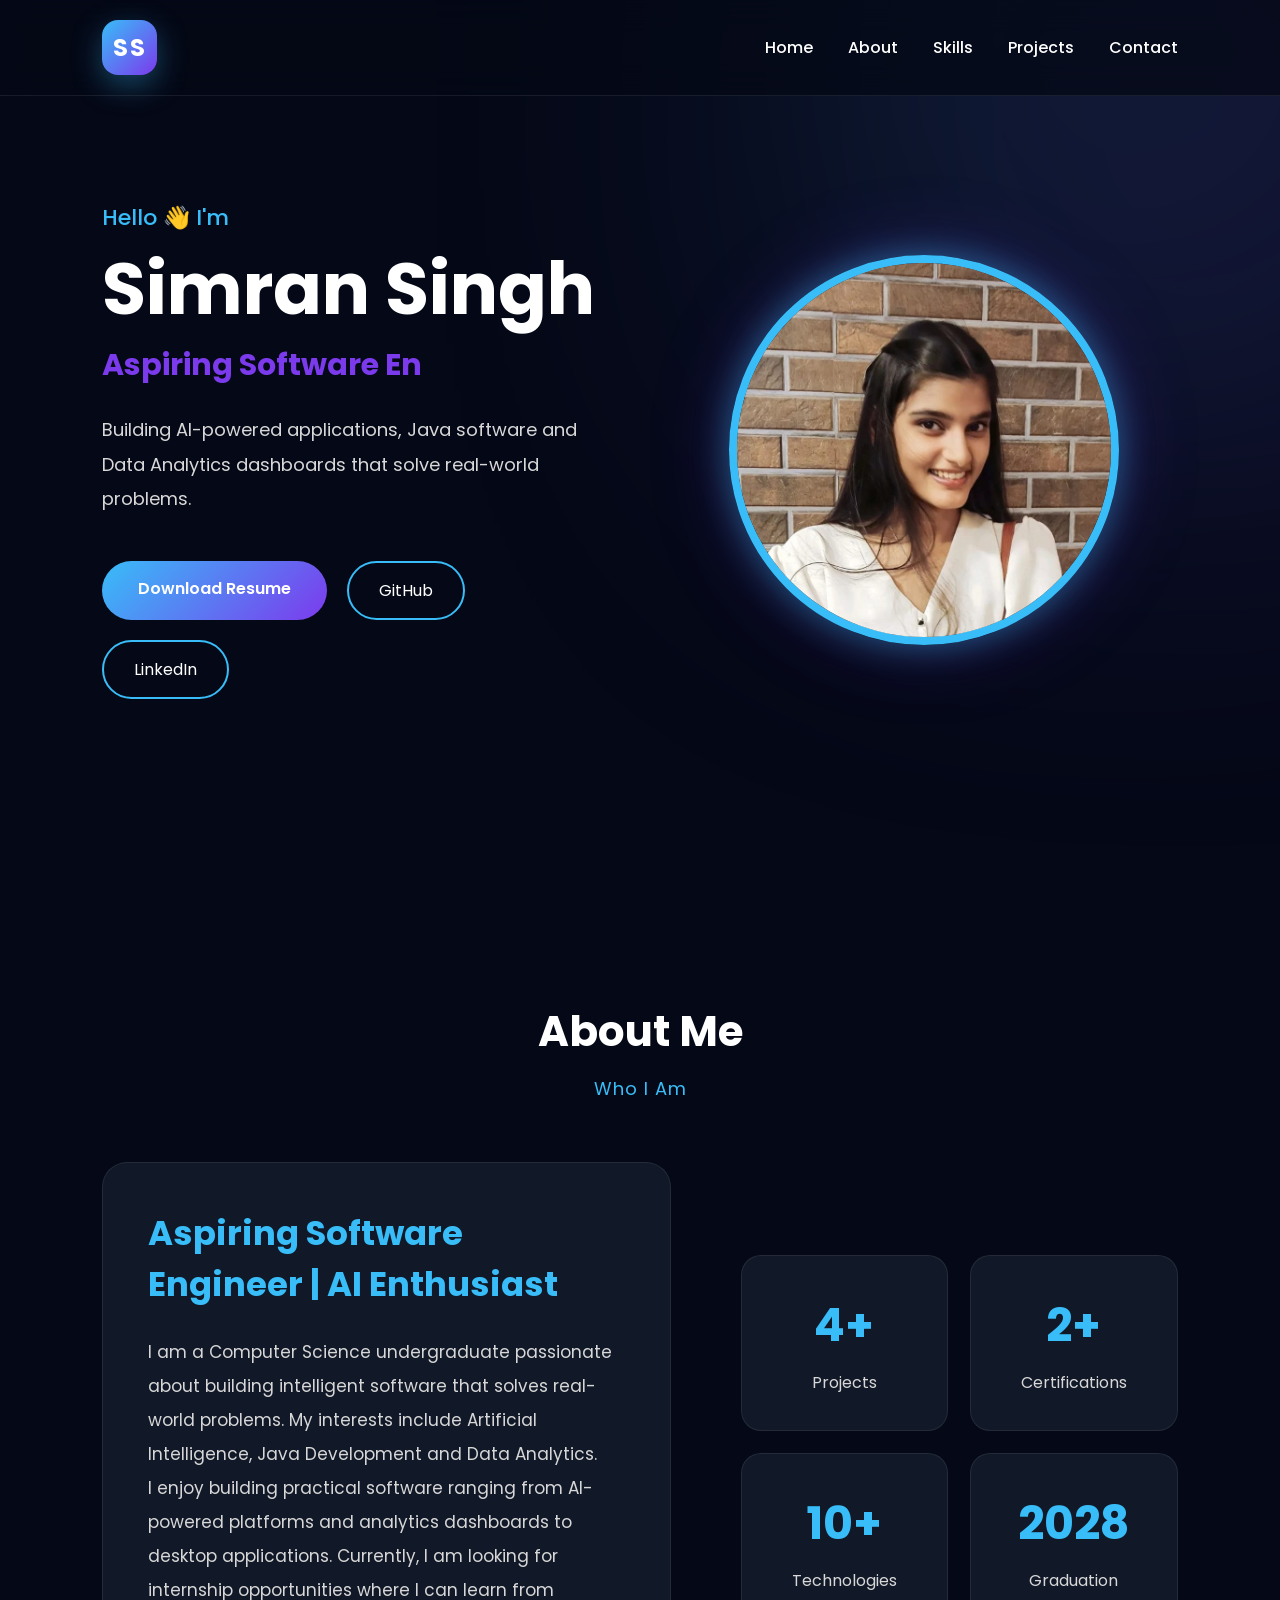
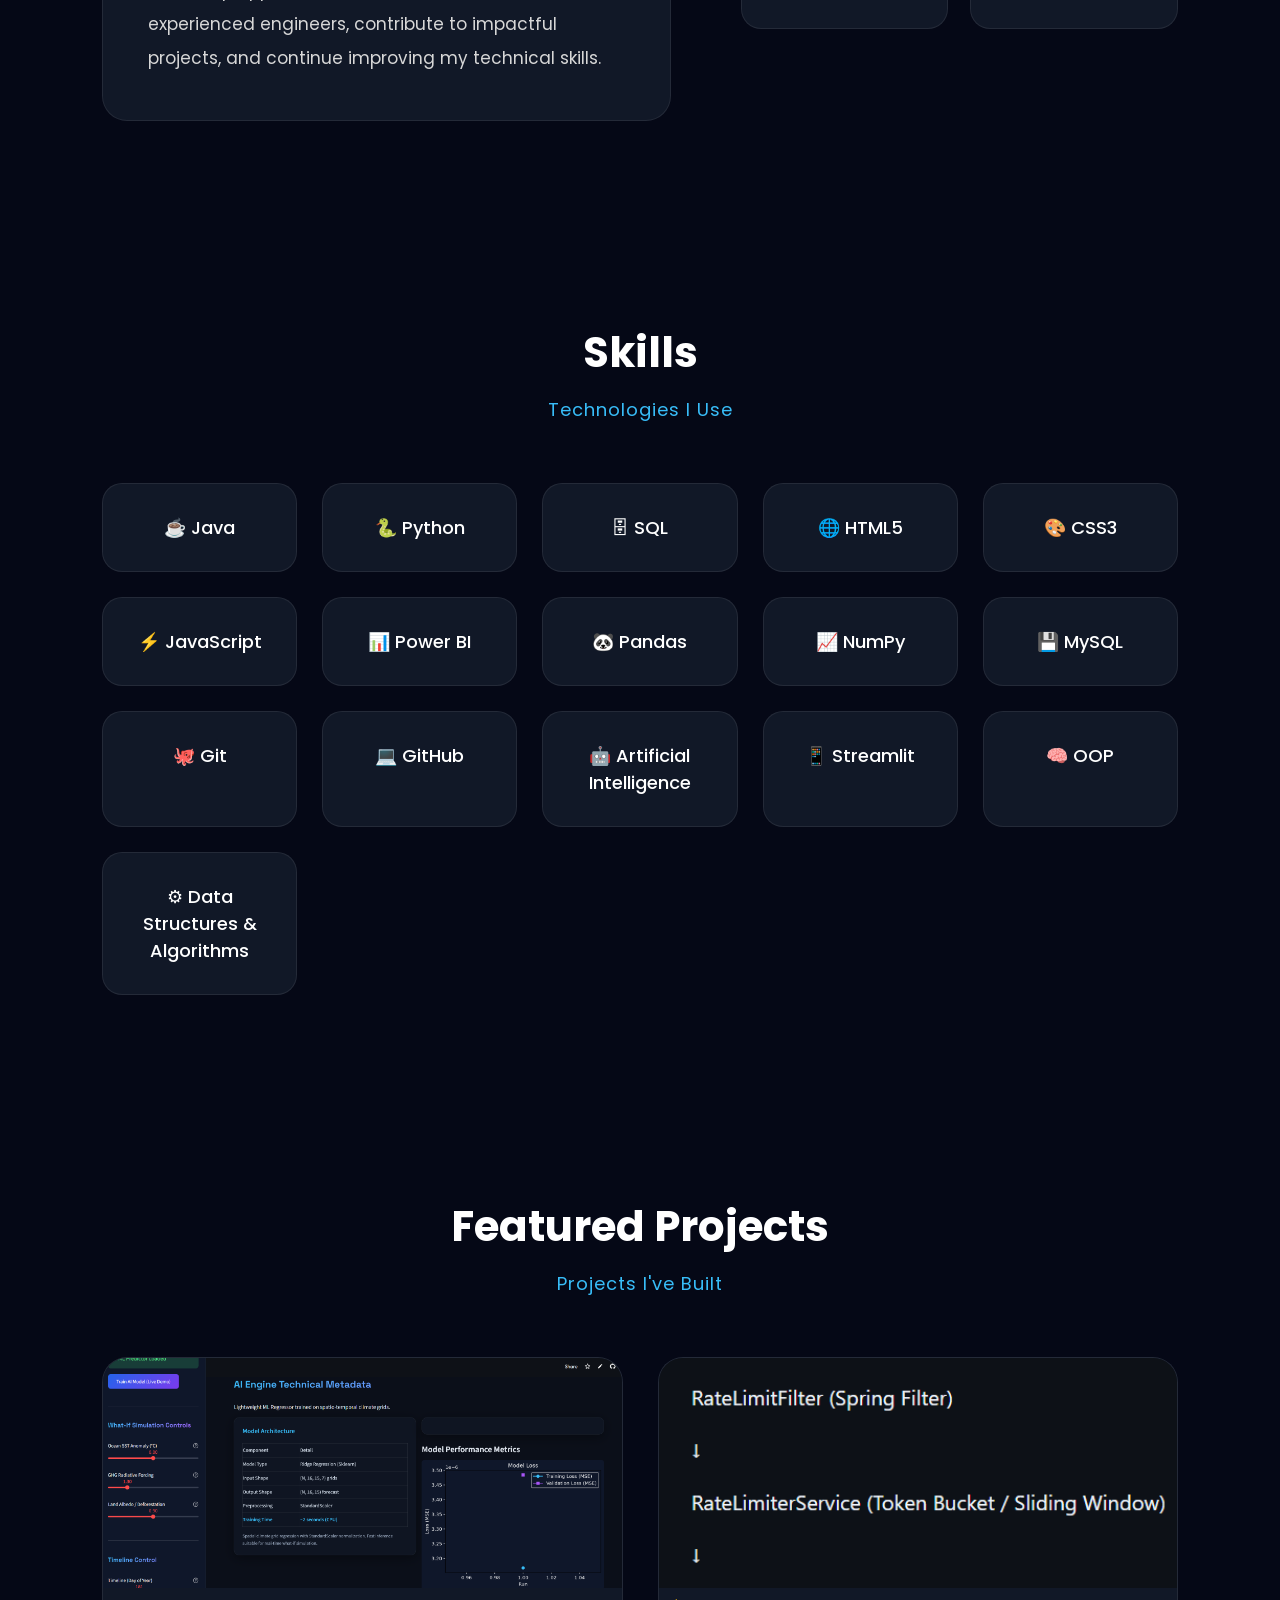
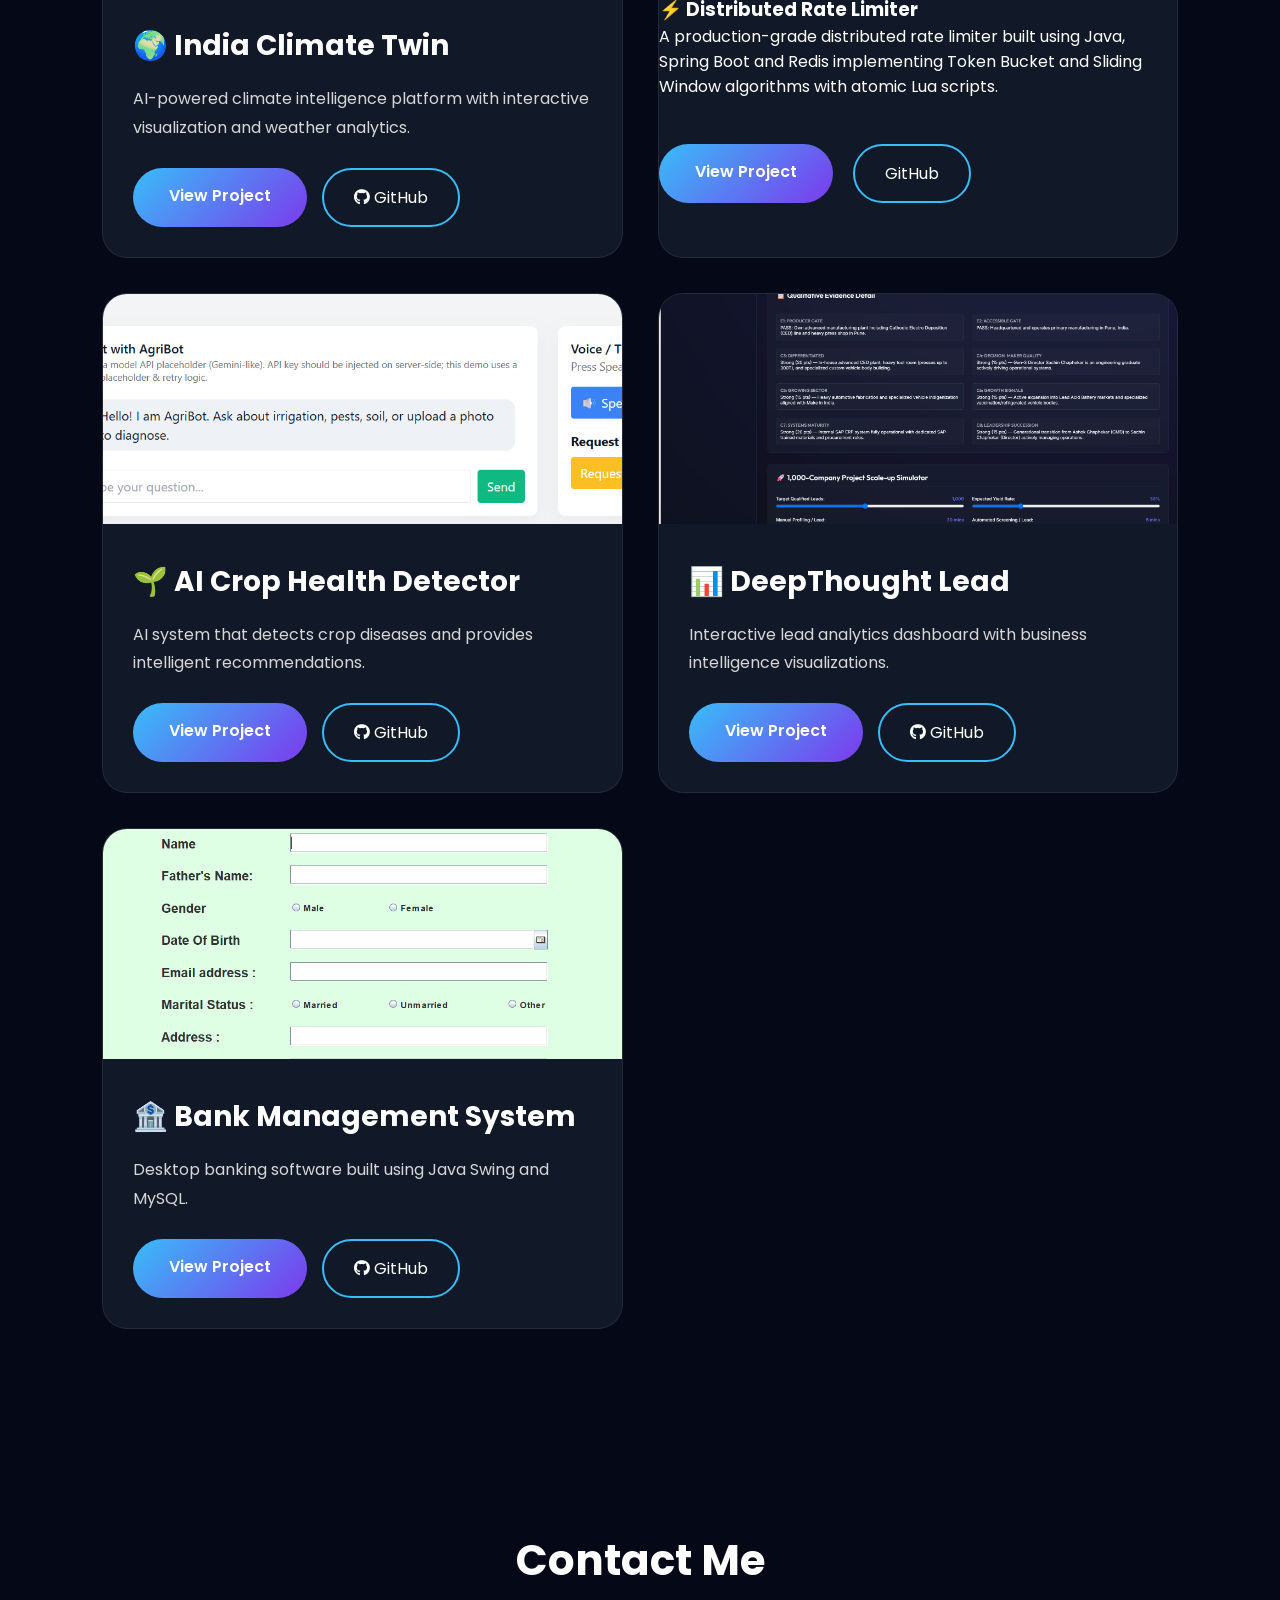
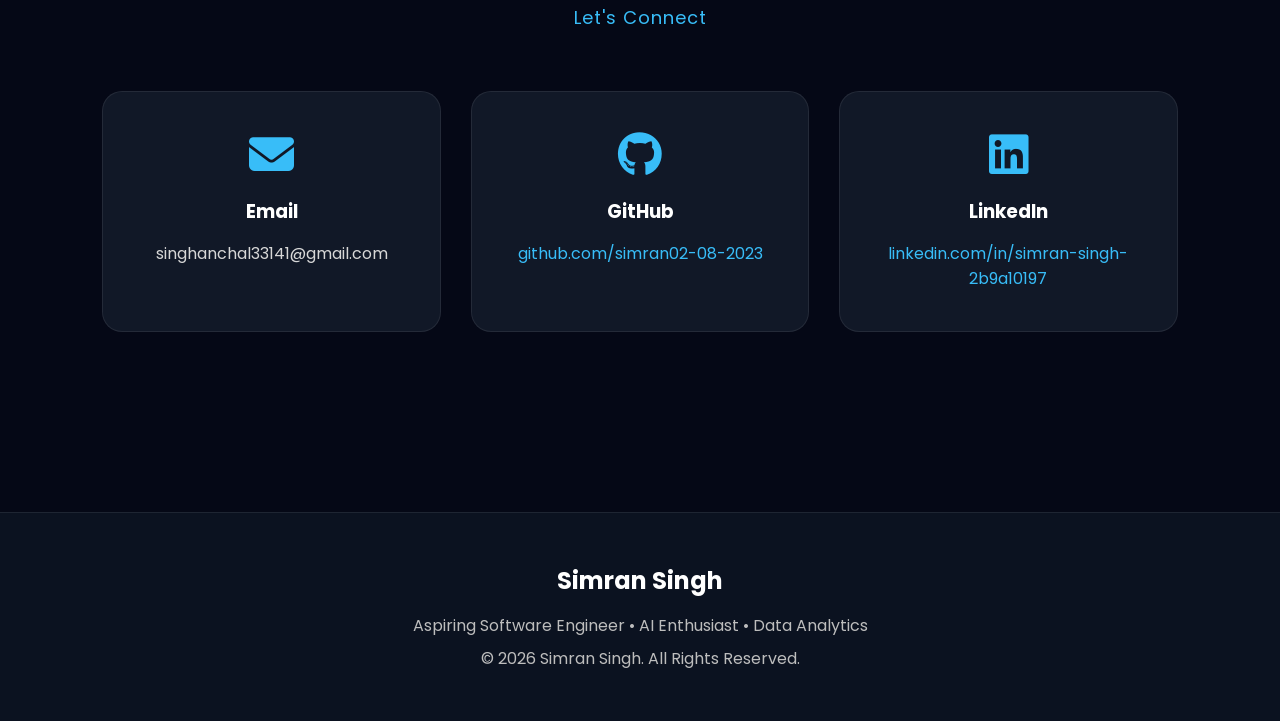
==== index.html @ 327e76fc "Updated homepage typing text" ====
<!DOCTYPE html>
<html lang="en">

<head>

    <meta charset="UTF-8">

    <meta name="viewport" content="width=device-width, initial-scale=1.0">

    <title>Simran Singh | Portfolio</title>

    <!-- CSS -->

    <link rel="stylesheet" href="style.css">

    <!-- Google Font -->

    <link href="https://fonts.googleapis.com/css2?family=Poppins:wght@300;400;500;600;700&display=swap"
        rel="stylesheet">

    <!-- Font Awesome -->

    <link rel="stylesheet"
        href="https://cdnjs.cloudflare.com/ajax/libs/font-awesome/6.6.0/css/all.min.css">

</head>

<body>
    <!-- Scroll Progress Bar -->
<div id="progress-bar"></div>

    <!-- ================= NAVBAR ================= -->

    <nav>

    <div class="logo">
        SS
    </div>

    <div class="menu-toggle" id="menu-toggle">
        <i class="fas fa-bars"></i>
    </div>

    <ul id="nav-links">

        <li><a href="#">Home</a></li>

        <li><a href="#about">About</a></li>

        <li><a href="#skills">Skills</a></li>

        <li><a href="#projects">Projects</a></li>

        <li><a href="#contact">Contact</a></li>

    </ul>

</nav>

    <!-- ================= HERO ================= -->

    <section class="hero">

        <div class="left">

            <h3>Hello 👋 I'm</h3>

            <h1>Simran Singh</h1>

            <h2 id="typing"></h2>

            <p>

                Building AI-powered applications, Java software and
                Data Analytics dashboards that solve real-world
                problems.

            </p>

            <div class="buttons">

                <a href="assets/resume.pdf" class="btn">

                    Download Resume

                </a>

                <a href="https://github.com/simran02-08-2023"

                    target="_blank"

                    class="btn2">

                    GitHub

                </a>

                <a href="https://www.linkedin.com/in/simran-singh-2b9a10197/"

                    target="_blank"

                    class="btn2">

                    LinkedIn

                </a>

            </div>

        </div>

        <div class="right">

            <img src="assets/profile.png" alt="Simran Singh">

        </div>

    </section>
        <!-- ================= ABOUT ================= -->

    <section id="about" class="about">

        <div class="section-title">

            <h2>About Me</h2>

            <p>Who I Am</p>

        </div>

        <div class="about-container">

            <div class="about-text">

                <h3>Aspiring Software Engineer | AI Enthusiast</h3>

                <p>

                    I am a Computer Science undergraduate passionate about
                    building intelligent software that solves real-world
                    problems.

                    My interests include Artificial Intelligence,
                    Java Development and Data Analytics.

                </p>

                <p>

                    I enjoy building practical software ranging from
                    AI-powered platforms and analytics dashboards
                    to desktop applications.

                    Currently, I am looking for internship opportunities
                    where I can learn from experienced engineers,
                    contribute to impactful projects,
                    and continue improving my technical skills.

                </p>

            </div>

            <div class="stats">

                <div class="stat-card">

                    <h1>4+</h1>

                    <p>Projects</p>

                </div>

                <div class="stat-card">

                    <h1>2+</h1>

                    <p>Certifications</p>

                </div>

                <div class="stat-card">

                    <h1>10+</h1>

                    <p>Technologies</p>

                </div>

                <div class="stat-card">

                    <h1>2028</h1>

                    <p>Graduation</p>

                </div>

            </div>

        </div>

    </section>

    <!-- ================= SKILLS ================= -->

    <section id="skills" class="skills">

        <div class="section-title">

            <h2>Skills</h2>

            <p>Technologies I Use</p>

        </div>

        <div class="skills-grid">

            <div class="skill">☕ Java</div>

            <div class="skill">🐍 Python</div>

            <div class="skill">🗄 SQL</div>

            <div class="skill">🌐 HTML5</div>

            <div class="skill">🎨 CSS3</div>

            <div class="skill">⚡ JavaScript</div>

            <div class="skill">📊 Power BI</div>

            <div class="skill">🐼 Pandas</div>

            <div class="skill">📈 NumPy</div>

            <div class="skill">💾 MySQL</div>

            <div class="skill">🐙 Git</div>

            <div class="skill">💻 GitHub</div>

            <div class="skill">🤖 Artificial Intelligence</div>

            <div class="skill">📱 Streamlit</div>

            <div class="skill">🧠 OOP</div>

            <div class="skill">⚙ Data Structures & Algorithms</div>

        </div>

    </section>

    <!-- ================= PLACEHOLDER ================= -->

    <!-- ================= FEATURED PROJECTS ================= -->

<section id="projects" class="projects">

    <div class="section-title">

        <h2>Featured Projects</h2>

        <p>Projects I've Built</p>

    </div>

    <div class="project-grid">

        <!-- Climate -->

        <div class="project-card">

            <img src="images/climate/climate1.png" alt="India Climate Twin">

            <div class="project-content">

                <h3>🌍 India Climate Twin</h3>

                <p>
                    AI-powered climate intelligence platform with
                    interactive visualization and weather analytics.
                </p>

                <div class="project-buttons">

<a href="climate.html" class="btn">
View Project
</a>

<a href="https://github.com/simran02-08-2023/nexacore-climate-twin"
target="_blank"
class="btn2">

<i class="fab fa-github"></i>
GitHub

</a>

</div>

            </div>

        </div>
        <div class="project-card">

    <img src="images/rate-limiter/architecture.png" alt="Distributed Rate Limiter">

    <h3>⚡ Distributed Rate Limiter</h3>

    <p>
        A production-grade distributed rate limiter built using Java,
        Spring Boot and Redis implementing Token Bucket and Sliding
        Window algorithms with atomic Lua scripts.
    </p>

    <div class="buttons">

        <a href="rate-limiter.html" class="btn">
            View Project
        </a>

        <a href="https://github.com/simran02-08-2023/distributed-rate-limiter"
           target="_blank"
           class="btn2">
            GitHub
        </a>

    </div>

</div>

        <!-- Crop -->

        <div class="project-card">

            <img src="images/crop/crop1.png" alt="AI Crop">

            <div class="project-content">

                <h3>🌱 AI Crop Health Detector</h3>

                <p>
                    AI system that detects crop diseases and
                    provides intelligent recommendations.
                </p>

                <div class="project-buttons">

<a href="crop.html" class="btn">
View Project
</a>

<a href="https://github.com/simran02-08-2023/Agri-Tech_Prototype"
target="_blank"
class="btn2">

<i class="fab fa-github"></i>

GitHub

</a>

</div>

            </div>

        </div>

        <!-- DeepThought -->

        <div class="project-card">

            <img src="images/deepthought/deepthought1.png">

            <div class="project-content">

                <h3>📊 DeepThought Lead</h3>

                <p>
                    Interactive lead analytics dashboard with
                    business intelligence visualizations.
                </p>

                <div class="project-buttons">

<a href="deepthought.html" class="btn">
View Project
</a>

<a href="https://github.com/simran02-08-2023/deepthought-lead-gen-sa1"
target="_blank"
class="btn2">

<i class="fab fa-github"></i>

GitHub

</a>

</div>

            </div>

        </div>

        <!-- Bank -->

        <div class="project-card">

            <img src="images/bank/bank1.png">

            <div class="project-content">

                <h3>🏦 Bank Management System</h3>

                <p>
                    Desktop banking software built using
                    Java Swing and MySQL.
                </p>

                <div class="project-buttons">

<a href="bank.html" class="btn">
View Project
</a>

<a href="https://github.com/simran02-08-2023/Bank-Management-System"
target="_blank"
class="btn2">

<i class="fab fa-github"></i>

GitHub

</a>

</div>

            </div>

        </div>

    </div>

</section>
    <!-- ================= CONTACT ================= -->

<section id="contact" class="contact">

<div class="section-title">

<h2>Contact Me</h2>

<p>Let's Connect</p>

</div>

<div class="contact-container">

<div class="contact-card">

<i class="fas fa-envelope"></i>

<h3>Email</h3>

<p>singhanchal33141@gmail.com</p>

</div>

<div class="contact-card">

<i class="fab fa-github"></i>

<h3>GitHub</h3>

<a href="https://github.com/simran02-08-2023" target="_blank">

github.com/simran02-08-2023

</a>

</div>

<div class="contact-card">

<i class="fab fa-linkedin"></i>

<h3>LinkedIn</h3>

<a href="https://www.linkedin.com/in/simran-singh-2b9a10197/" target="_blank">

linkedin.com/in/simran-singh-2b9a10197

</a>

</div>

</div>

</section>

<!-- ================= FOOTER ================= -->

<footer class="footer">

<h2>Simran Singh</h2>

<p>

Aspiring Software Engineer • AI Enthusiast • Data Analytics

</p>

<p>

© 2026 Simran Singh. All Rights Reserved.

</p>

</footer>
<!-- ================= IMAGE LIGHTBOX ================= -->

<div id="lightbox">

    <span id="closeLightbox">&times;</span>

    <img id="lightboxImg" alt="Project Preview">

</div>

    <button id="topBtn">

<i class="fas fa-arrow-up"></i>

</button>

<script src="script.js"></script>

</body>

</html>
---- style.css ----
/* ==========================================================
   SIMRAN SINGH PORTFOLIO
   STYLE.CSS
   ========================================================== */

/* Google Font */

@import url('https://fonts.googleapis.com/css2?family=Poppins:wght@300;400;500;600;700&display=swap');

/* Reset */

*{
    margin:0;
    padding:0;
    box-sizing:border-box;
    scroll-behavior:smooth;
}

html{
    scroll-behavior:smooth;
}

body{

    font-family:'Poppins',sans-serif;

    background:#050816;

    color:white;

    overflow-x:hidden;

}

/* Scrollbar */

::-webkit-scrollbar{

    width:10px;

}

::-webkit-scrollbar-track{

    background:#050816;

}

::-webkit-scrollbar-thumb{

    background:#38BDF8;

    border-radius:20px;

}

::-webkit-scrollbar-thumb:hover{

    background:#7C3AED;

}

/* Background Glow */

body::before{

content:"";

position:fixed;

width:700px;

height:700px;

background:linear-gradient(135deg,#38BDF8,#7C3AED);

filter:blur(180px);

top:-250px;

right:-250px;

opacity:.18;

z-index:-1;

}

/* =========================
   NAVBAR
========================= */

nav{

position:fixed;

top:0;

left:0;

width:100%;

padding:20px 8%;

display:flex;

justify-content:space-between;

align-items:center;

background:rgba(5,8,22,.75);

backdrop-filter:blur(16px);

z-index:999;

border-bottom:1px solid rgba(255,255,255,.08);

}

.logo{

width:55px;

height:55px;

border-radius:16px;

display:flex;

justify-content:center;

align-items:center;

background:linear-gradient(135deg,#38BDF8,#7C3AED);

font-size:24px;

font-weight:bold;

letter-spacing:2px;

box-shadow:

0 10px 30px rgba(56,189,248,.35);

}

nav ul{

display:flex;

list-style:none;

gap:35px;

}

nav ul li{

list-style:none;

}

nav a{

text-decoration:none;

color:white;

font-size:16px;

font-weight:500;

transition:.35s;

position:relative;

}

nav a::after{

content:"";

position:absolute;

left:0;

bottom:-8px;

width:0%;

height:2px;

background:#38BDF8;

transition:.4s;

}

nav a:hover{

color:#38BDF8;

}

nav a:hover::after{

width:100%;

}

/* =========================
   HERO
========================= */

.hero{

min-height:100vh;

padding:120px 8%;

display:flex;

justify-content:space-between;

align-items:center;

gap:60px;

}

.left{

flex:1;

}

.left h3{

font-size:22px;

color:#38BDF8;

margin-bottom:15px;

font-weight:500;

}

.left h1{

font-size:72px;

line-height:1.1;

margin-bottom:15px;

font-weight:700;

}

.left h2{

font-size:30px;

color:#7C3AED;

height:45px;

margin-bottom:25px;

}

.left p{

font-size:18px;

line-height:1.9;

max-width:620px;

color:#d8d8d8;

}

/* Buttons */

.buttons{

display:flex;

gap:20px;

margin-top:45px;

flex-wrap:wrap;

}

.btn{

padding:15px 36px;

border-radius:50px;

text-decoration:none;

background:linear-gradient(135deg,#38BDF8,#7C3AED);

color:white;

font-weight:600;

transition:.4s;

}

.btn:hover{

transform:translateY(-5px);

box-shadow:

0 15px 35px rgba(56,189,248,.35);

}

.btn2{

padding:15px 30px;

border-radius:50px;

border:2px solid #38BDF8;

text-decoration:none;

color:white;

transition:.35s;

}

.btn2:hover{

background:#38BDF8;

color:#050816;

}

/* Right Side */

.right{

flex:1;

display:flex;

justify-content:center;

align-items:center;

}

.right img{

width:390px;

border-radius:50%;

border:8px solid #38BDF8;

box-shadow:

0 0 35px rgba(56,189,248,.45),

0 0 80px rgba(124,58,237,.25);

animation:float 4s ease-in-out infinite;

}

/* Floating Animation */

@keyframes float{

0%{

transform:translateY(0px);

}

50%{

transform:translateY(-18px);

}

100%{

transform:translateY(0px);

}

}

/* Hero Spacing */

.hero .left,
.hero .right{

animation:fadeUp 1s ease;

}

@keyframes fadeUp{

from{

opacity:0;

transform:translateY(40px);

}

to{

opacity:1;

transform:translateY(0);

}

}
/*======================================
SECTION TITLES
======================================*/

.section-title{

    text-align:center;

    margin-bottom:60px;

}

.section-title h2{

    font-size:42px;

    font-weight:700;

    margin-bottom:12px;

}

.section-title p{

    color:#38BDF8;

    font-size:18px;

    letter-spacing:1px;

}

/*======================================
ABOUT
======================================*/

.about{

    padding:100px 8%;

}

.about-container{

    display:grid;

    grid-template-columns:1.3fr 1fr;

    gap:70px;

    align-items:center;

}

.about-text{

    background:#111827;

    padding:45px;

    border-radius:25px;

    border:1px solid rgba(255,255,255,.08);

    transition:.4s;

}

.about-text:hover{

    transform:translateY(-8px);

    box-shadow:0 20px 45px rgba(56,189,248,.18);

}

.about-text h3{

    font-size:34px;

    margin-bottom:25px;

    color:#38BDF8;

}

.about-text p{

    color:#d7d7d7;

    line-height:2;

    font-size:17px;

}

/*======================================
STATS
======================================*/

.stats{

    display:grid;

    grid-template-columns:repeat(2,1fr);

    gap:22px;

}

.stat-card{

    background:#111827;

    border-radius:20px;

    padding:35px;

    text-align:center;

    transition:.35s;

    border:1px solid rgba(255,255,255,.08);

}

.stat-card:hover{

    transform:translateY(-10px);

    box-shadow:0 15px 40px rgba(56,189,248,.22);

}

.stat-card h1{

    font-size:46px;

    color:#38BDF8;

    margin-bottom:10px;

}

.stat-card p{

    color:#d8d8d8;

}

/*======================================
SKILLS
======================================*/

.skills{

    padding:100px 8%;

}

.skills-grid{

    display:grid;

    grid-template-columns:repeat(auto-fit,minmax(180px,1fr));

    gap:25px;

}

.skill{

    background:#111827;

    border-radius:20px;

    padding:30px;

    text-align:center;

    font-size:18px;

    font-weight:500;

    border:1px solid rgba(255,255,255,.08);

    transition:.35s;

}

.skill:hover{

    background:linear-gradient(135deg,#38BDF8,#7C3AED);

    transform:translateY(-10px);

    cursor:pointer;

}

.skill i{

    font-size:42px;

    margin-bottom:15px;

}

/*======================================
SPACING
======================================*/

section{

    scroll-margin-top:100px;

}

/*======================================
RESPONSIVE
======================================*/

@media(max-width:1100px){

.hero{

    flex-direction:column-reverse;

    text-align:center;

}

.left h1{

    font-size:55px;

}

.left p{

    margin:auto;

}

.buttons{

    justify-content:center;

}

.right img{

    width:300px;

}

.about-container{

    grid-template-columns:1fr;

}

.stats{

    grid-template-columns:repeat(2,1fr);

}

}

@media(max-width:768px){

nav{

    padding:20px;

}

nav ul{

    display:none;

}

.left h1{

    font-size:42px;

}

.left h2{

    font-size:24px;

}

.left p{

    font-size:16px;

}

.section-title h2{

    font-size:34px;

}

.about-text{

    padding:30px;

}

.stats{

    grid-template-columns:1fr;

}

.skills-grid{

    grid-template-columns:repeat(auto-fit,minmax(140px,1fr));

}

.skill{

    padding:20px;

    font-size:16px;

}

.right img{

    width:240px;

}

}

@media(max-width:500px){

.hero{

    padding:110px 25px;

}

.about,

.skills{

    padding:80px 25px;

}

.buttons{

    flex-direction:column;

}

.btn,

.btn2{

    text-align:center;

}

}
/*======================================
PROJECTS
======================================*/

.projects{

    padding:100px 8%;

}

.featured-project{

    display:grid;

    grid-template-columns:1.2fr 1fr;

    gap:60px;

    align-items:center;

    margin-top:60px;

}

.project-image{

    overflow:hidden;

    border-radius:25px;

}

.project-image img{

    width:100%;

    display:block;

    border-radius:25px;

    transition:.5s;

}

.project-image img:hover{

    transform:scale(1.05);

}

.project-info h2{

    font-size:42px;

    margin-bottom:20px;

}

.project-info p{

    color:#d7d7d7;

    line-height:2;

    margin-bottom:30px;

}

.tech-stack{

    display:flex;

    gap:15px;

    flex-wrap:wrap;

    margin-bottom:35px;

}

.tech-stack span{

    padding:10px 18px;

    background:#111827;

    border-radius:30px;

    border:1px solid rgba(255,255,255,.08);

    transition:.3s;

}

.tech-stack span:hover{

    background:#38BDF8;

    color:#050816;

}

@media(max-width:950px){

.featured-project{

grid-template-columns:1fr;

}

.project-info{

text-align:center;

}

.tech-stack{

justify-content:center;

}

}
/*=============================
PROJECTS
=============================*/

.projects{

padding:100px 8%;

}

.project-grid{

display:grid;

grid-template-columns:repeat(auto-fit,minmax(350px,1fr));

gap:35px;

margin-top:60px;

}

.project-card{

background:#111827;

border-radius:25px;

overflow:hidden;

transition:.4s;

border:1px solid rgba(255,255,255,.08);

}

.project-card:hover{

transform:translateY(-12px);

box-shadow:0 20px 45px rgba(56,189,248,.2);

}

.project-card img{

width:100%;

height:230px;

object-fit:cover;

transition:.5s;

}

.project-card:hover img{

transform:scale(1.05);

}

.project-content{

padding:30px;

}

.project-content h3{

font-size:28px;

margin-bottom:18px;

}

.project-content p{

color:#d7d7d7;

line-height:1.8;

margin-bottom:25px;

}
/*==============================
PROJECT PAGE
==============================*/

video{

width:100%;

max-width:900px;

border-radius:20px;

box-shadow:0 20px 40px rgba(0,0,0,.4);

}

.about ul{

margin-top:20px;

padding-left:20px;

}

.about li{

margin-bottom:15px;

color:#d7d7d7;

font-size:18px;

line-height:1.8;

}
/*==============================
CONTACT
==============================*/

.contact{

padding:100px 8%;

}

.contact-container{

display:grid;

grid-template-columns:repeat(auto-fit,minmax(280px,1fr));

gap:30px;

margin-top:50px;

}

.contact-card{

background:#111827;

padding:40px;

border-radius:20px;

text-align:center;

transition:.35s;

border:1px solid rgba(255,255,255,.08);

}

.contact-card:hover{

transform:translateY(-10px);

box-shadow:0 20px 40px rgba(56,189,248,.2);

}

.contact-card i{

font-size:45px;

color:#38BDF8;

margin-bottom:20px;

}

.contact-card h3{

margin-bottom:15px;

}

.contact-card p{

color:#d7d7d7;

}

.contact-card a{

color:#38BDF8;

text-decoration:none;

word-break:break-word;

}

/*==============================
FOOTER
==============================*/

.footer{

padding:50px;

text-align:center;

background:#0b1220;

margin-top:80px;

border-top:1px solid rgba(255,255,255,.08);

}

.footer h2{

margin-bottom:15px;

}

.footer p{

color:#bdbdbd;

margin-top:8px;

}
/*==================================
MOBILE MENU
==================================*/

.menu-toggle{

display:none;

font-size:28px;

cursor:pointer;

color:white;

}

@media(max-width:768px){

.menu-toggle{

display:block;

}

nav{

padding:18px 8%;

}

nav ul{

position:absolute;

top:80px;

left:0;

width:100%;

background:#111827;

display:flex;

flex-direction:column;

align-items:center;

gap:25px;

padding:30px 0;

transform:translateY(-150%);

transition:.4s;

}

nav ul.active{

transform:translateY(0);

}

}
/*==================================
SCROLL PROGRESS BAR
==================================*/

#progress-bar{

position:fixed;

top:0;

left:0;

width:0%;

height:5px;

background:linear-gradient(90deg,#38BDF8,#7C3AED);

z-index:9999;

transition:width .1s linear;

}
/*==================================
SCROLL TO TOP BUTTON
==================================*/

#topBtn{

position:fixed;

bottom:35px;

right:35px;

width:55px;

height:55px;

border:none;

border-radius:50%;

background:linear-gradient(135deg,#38BDF8,#7C3AED);

color:white;

font-size:22px;

cursor:pointer;

display:none;

justify-content:center;

align-items:center;

box-shadow:0 10px 25px rgba(56,189,248,.35);

transition:.3s;

z-index:999;

}

#topBtn:hover{

transform:translateY(-6px) scale(1.08);

box-shadow:0 18px 35px rgba(56,189,248,.45);

}
.project-buttons{

display:flex;

gap:15px;

margin-top:25px;

flex-wrap:wrap;

}
/*==================================
FADE ANIMATION
==================================*/

.hidden{

opacity:0;

transform:translateY(60px);

transition:all 1s ease;

}

.show{

opacity:1;

transform:translateY(0);

}
/*==================================
IMAGE LIGHTBOX
==================================*/

#lightbox{

position:fixed;

top:0;

left:0;

width:100%;

height:100%;

background:rgba(0,0,0,.95);

display:none;

justify-content:center;

align-items:center;

z-index:99999;

}

#lightbox img{

max-width:90%;

max-height:90%;

border-radius:15px;

box-shadow:0 20px 60px rgba(0,0,0,.6);

animation:zoom .3s ease;

}

@keyframes zoom{

from{

transform:scale(.8);

opacity:0;

}

to{

transform:scale(1);

opacity:1;

}

}

#closeLightbox{

position:absolute;

top:30px;

right:50px;

font-size:55px;

cursor:pointer;

color:white;

}
.rate-gallery{

display:grid;

grid-template-columns:repeat(3,1fr);

gap:30px;

margin-top:40px;

}

.rate-gallery .project-card{

width:100%;

}
/* ===========================
RATE LIMITER PAGE
=========================== */

.rate-gallery{

display:grid;

grid-template-columns:repeat(3,minmax(360px,1fr));

gap:35px;

margin-top:40px;

}

.rate-gallery .project-card{

width:100%;

}

.rate-gallery .project-card h3{

font-size:1.4rem;

padding:15px;

line-height:1.5;

min-height:70px;

display:flex;

justify-content:center;

align-items:center;

text-align:center;

}

.rate-gallery .project-card img{

width:100%;

height:260px;

object-fit:contain;

background:#101827;

padding:10px;

border-radius:15px;

}
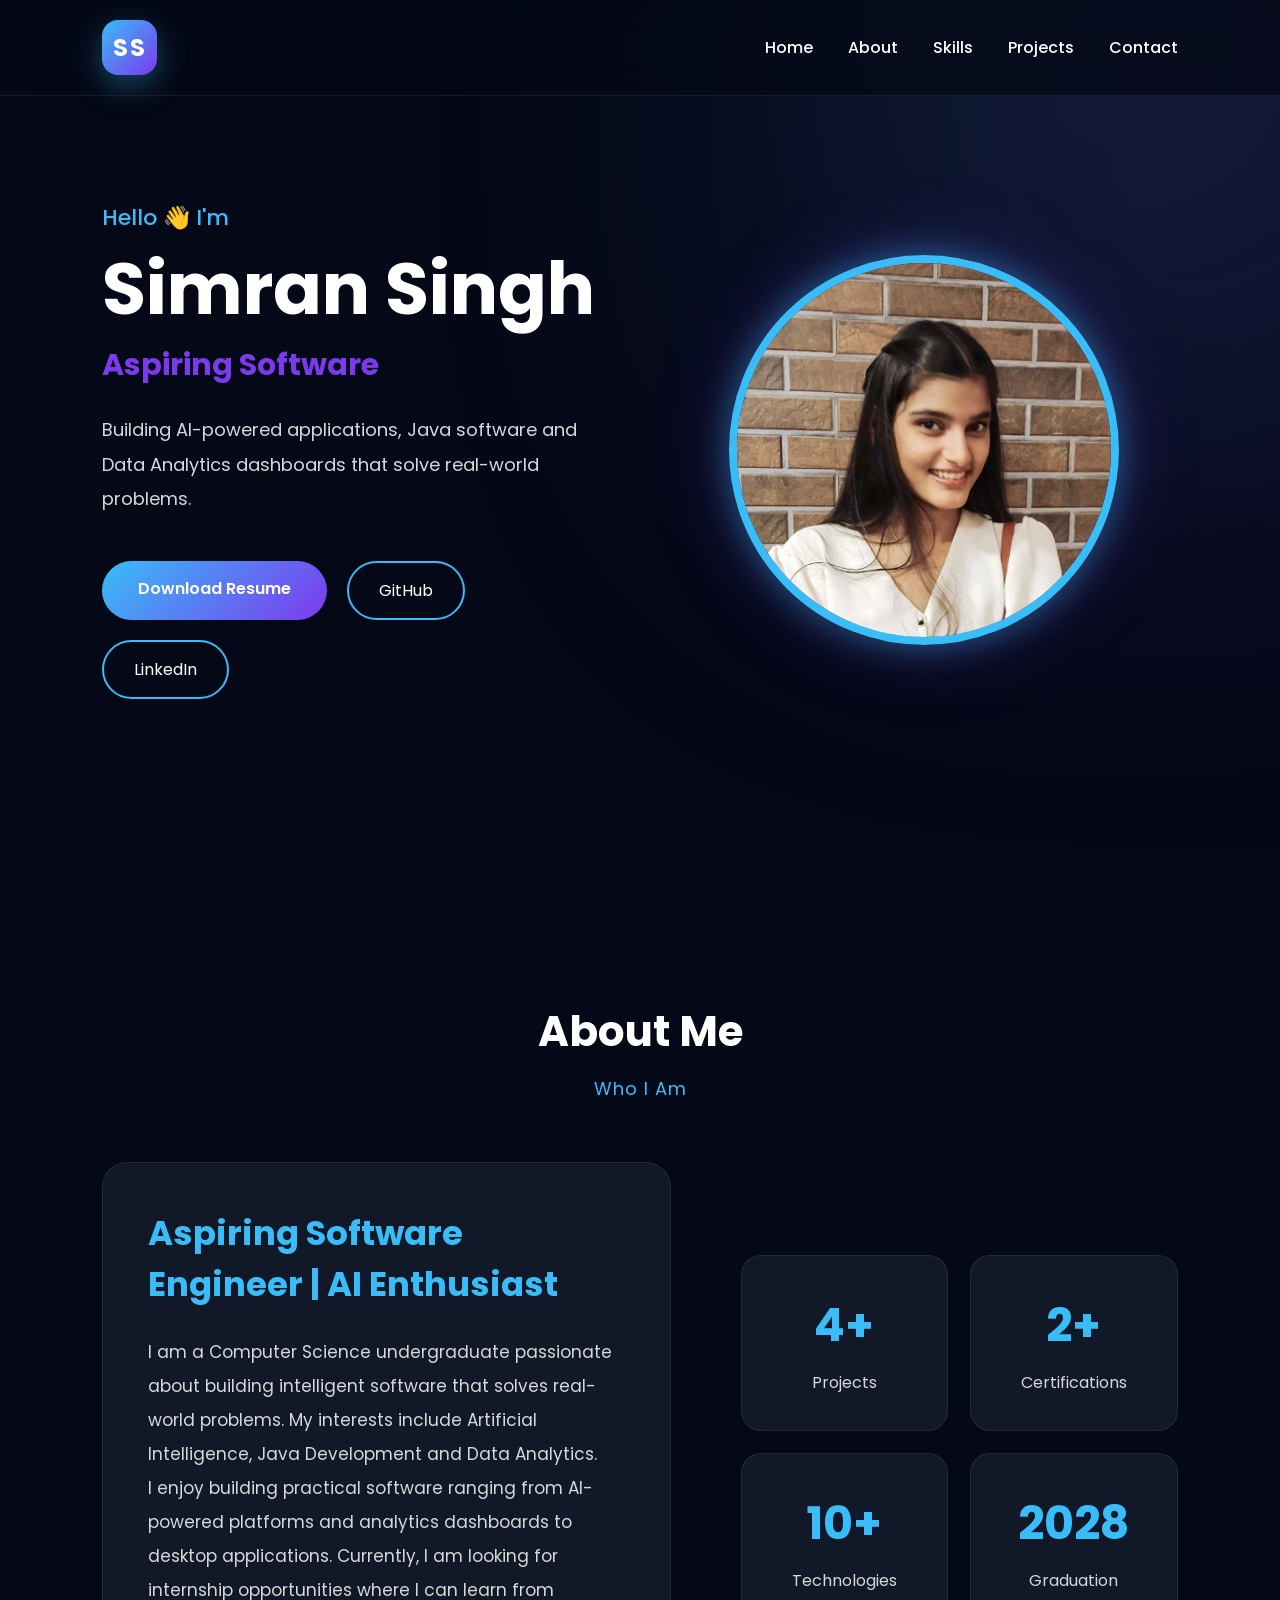
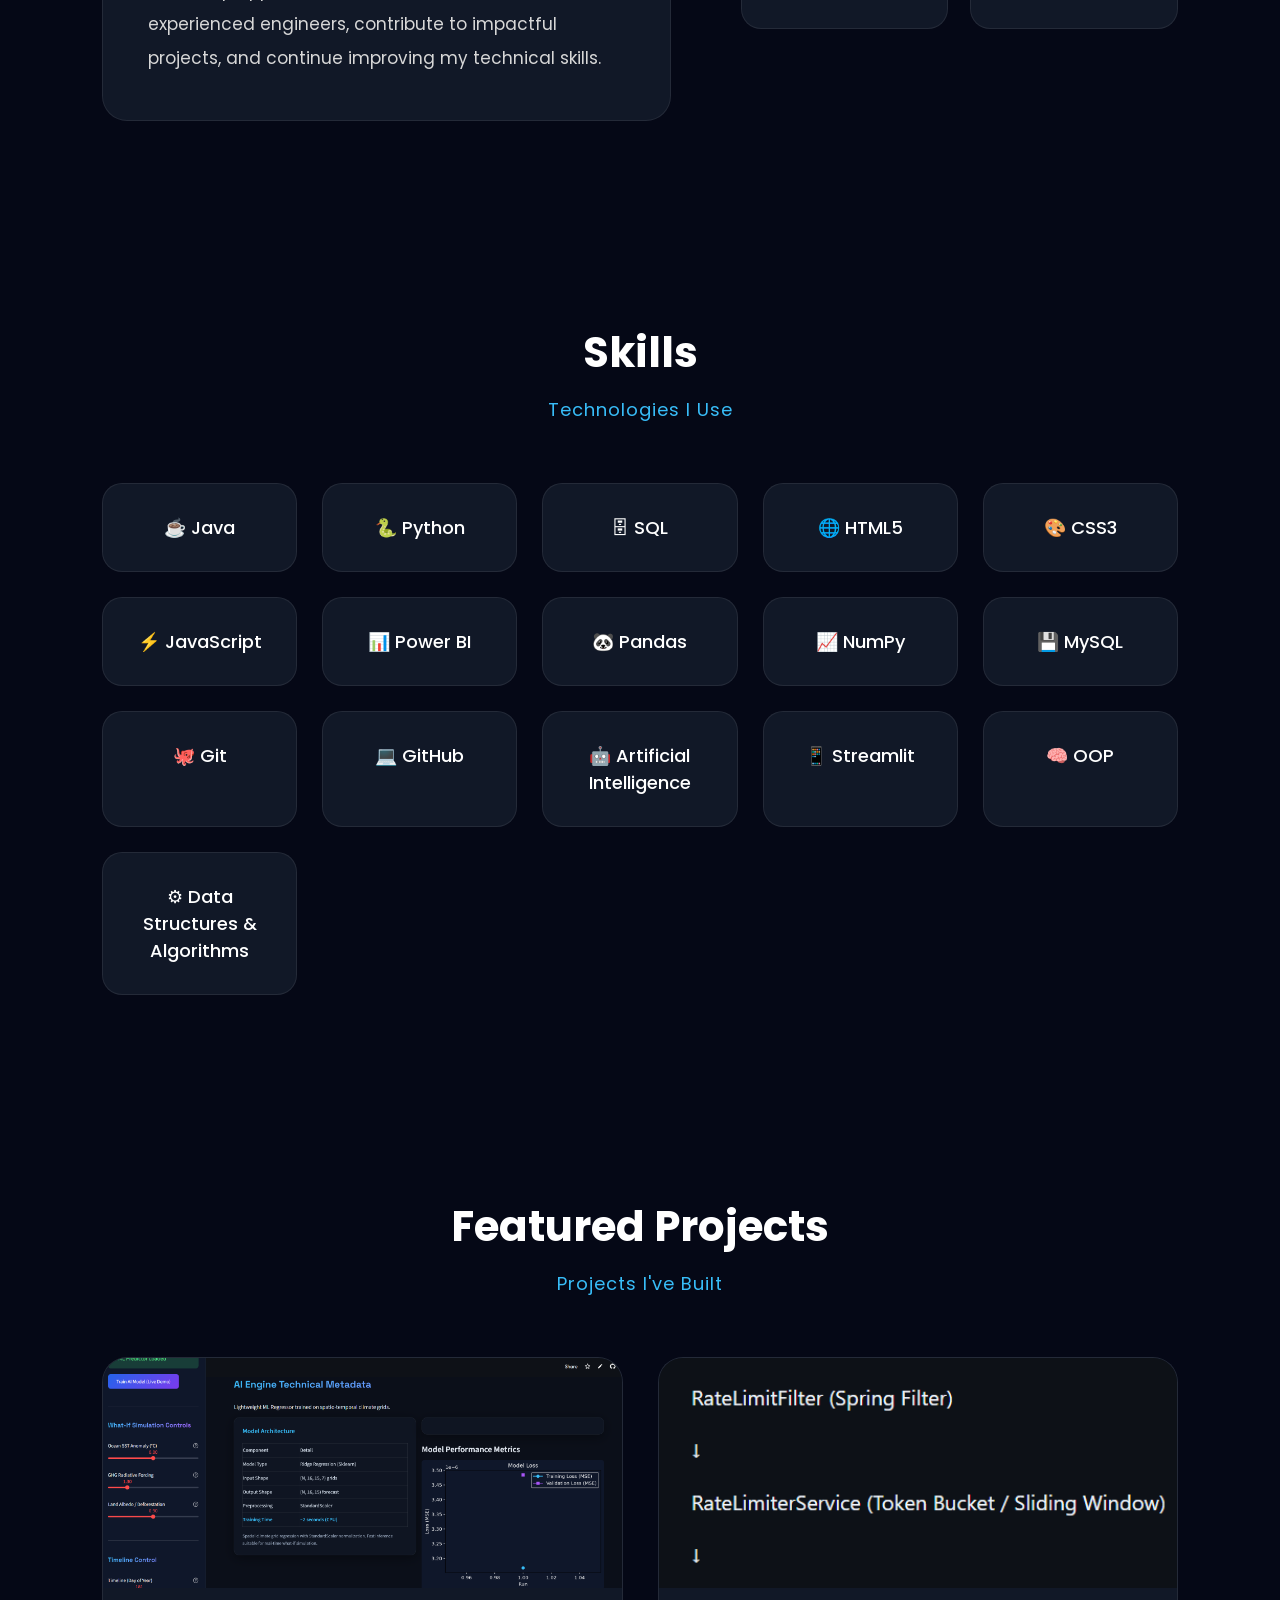
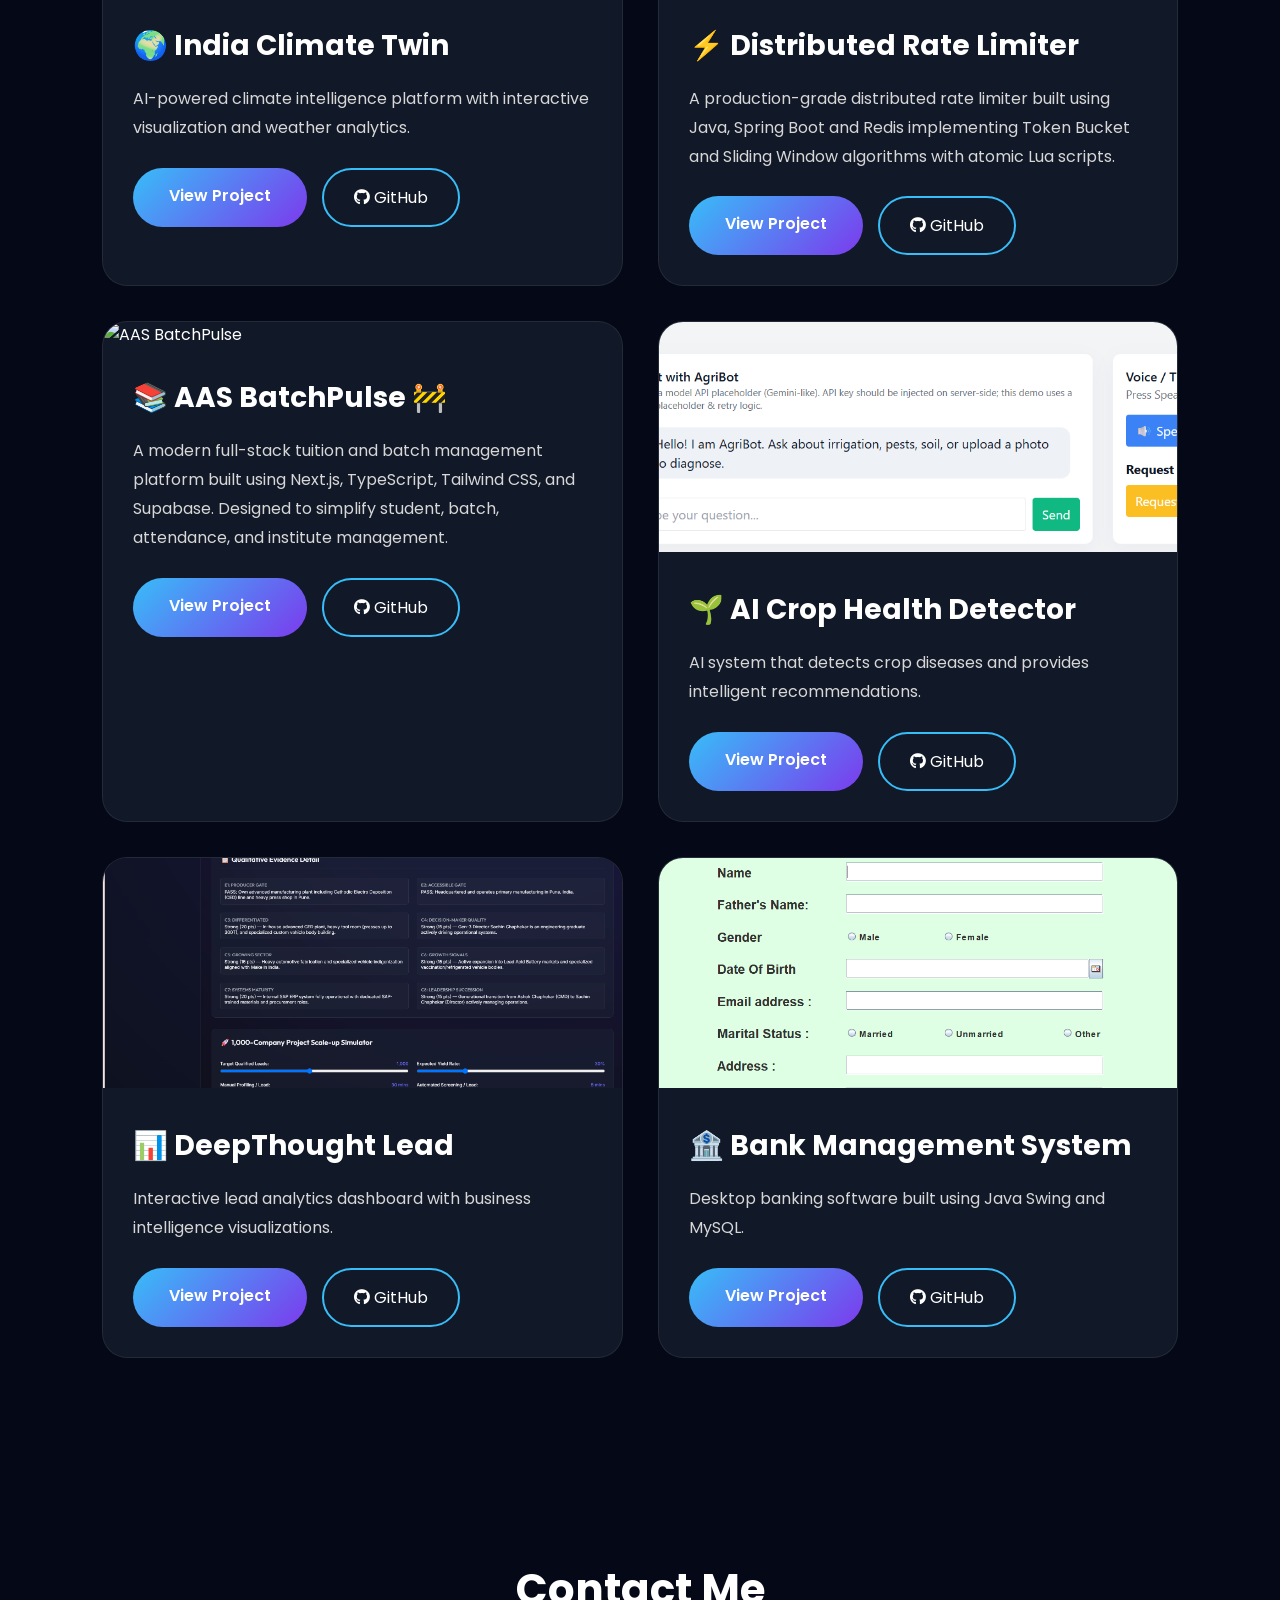
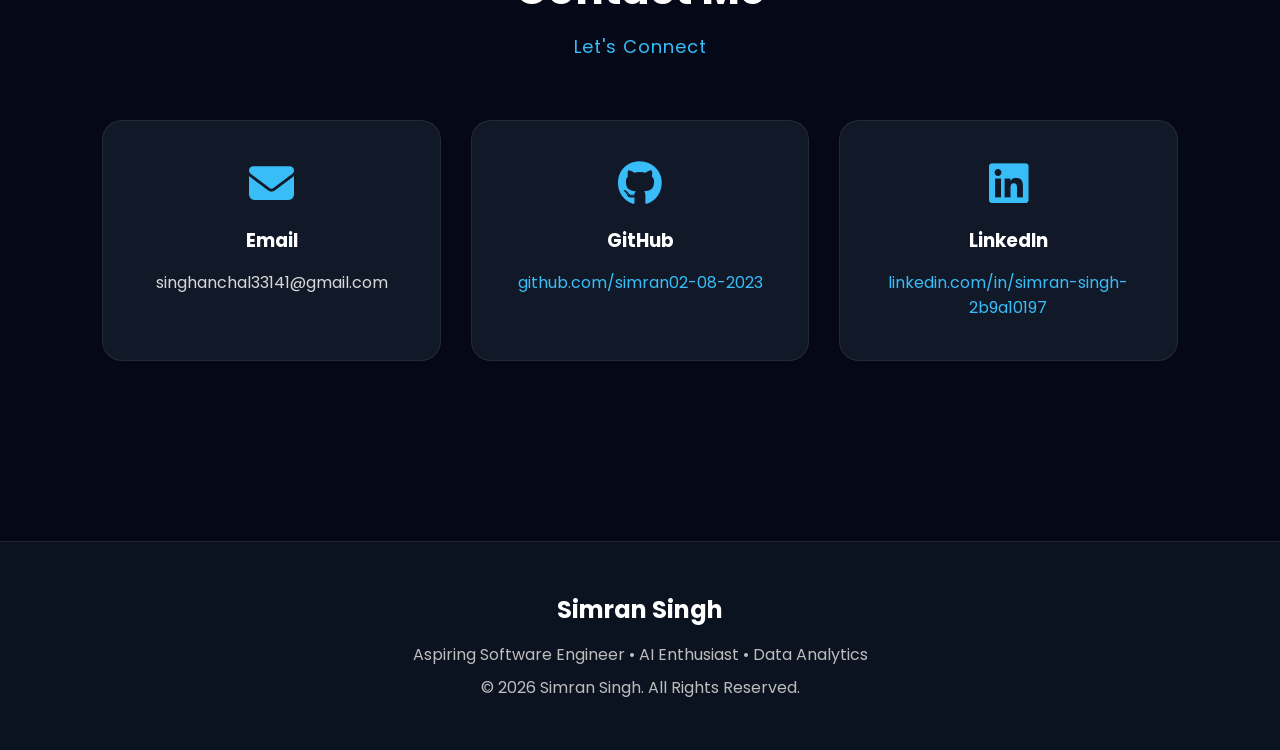
==== commit dab07541: "Update index.html added new project" ====
--- a/index.html
+++ b/index.html
@@ -305,30 +305,76 @@
 
     <img src="images/rate-limiter/architecture.png" alt="Distributed Rate Limiter">
 
-    <h3>⚡ Distributed Rate Limiter</h3>
-
-    <p>
-        A production-grade distributed rate limiter built using Java,
-        Spring Boot and Redis implementing Token Bucket and Sliding
-        Window algorithms with atomic Lua scripts.
-    </p>
-
-    <div class="buttons">
-
-        <a href="rate-limiter.html" class="btn">
-            View Project
-        </a>
-
-        <a href="https://github.com/simran02-08-2023/distributed-rate-limiter"
-           target="_blank"
-           class="btn2">
-            GitHub
-        </a>
+    <div class="project-content">
+
+        <h3>⚡ Distributed Rate Limiter</h3>
+
+        <p>
+            A production-grade distributed rate limiter built using Java,
+            Spring Boot and Redis implementing Token Bucket and Sliding
+            Window algorithms with atomic Lua scripts.
+        </p>
+
+        <div class="project-buttons">
+
+            <a href="rate-limiter.html" class="btn">
+                View Project
+            </a>
+
+            <a href="https://github.com/simran02-08-2023/distributed-rate-limiter"
+               target="_blank"
+               class="btn2">
+
+                <i class="fab fa-github"></i>
+
+                GitHub
+
+            </a>
+
+        </div>
 
     </div>
 
 </div>
-
+        
+<!-- BatchPulse -->
+
+<div class="project-card">
+
+    <img src="images/batchpulse/batchpulse1.png" alt="AAS BatchPulse">
+
+    <div class="project-content">
+
+        <h3>📚 AAS BatchPulse <span style="color:#f59e0b;">🚧</span></h3>
+
+        <p>
+            A modern full-stack tuition and batch management platform
+            built using Next.js, TypeScript, Tailwind CSS, and Supabase.
+            Designed to simplify student, batch, attendance, and institute
+            management.
+        </p>
+
+        <div class="project-buttons">
+
+            <a href="batchpulse.html" class="btn">
+                View Project
+            </a>
+
+            <a href="https://github.com/simran02-08-2023/batchpulse"
+               target="_blank"
+               class="btn2">
+
+                <i class="fab fa-github"></i>
+
+                GitHub
+
+            </a>
+
+        </div>
+
+    </div>
+
+</div>
         <!-- Crop -->
 
         <div class="project-card">
@@ -538,4 +584,4 @@
 
 </body>
 
-</html>+</html>
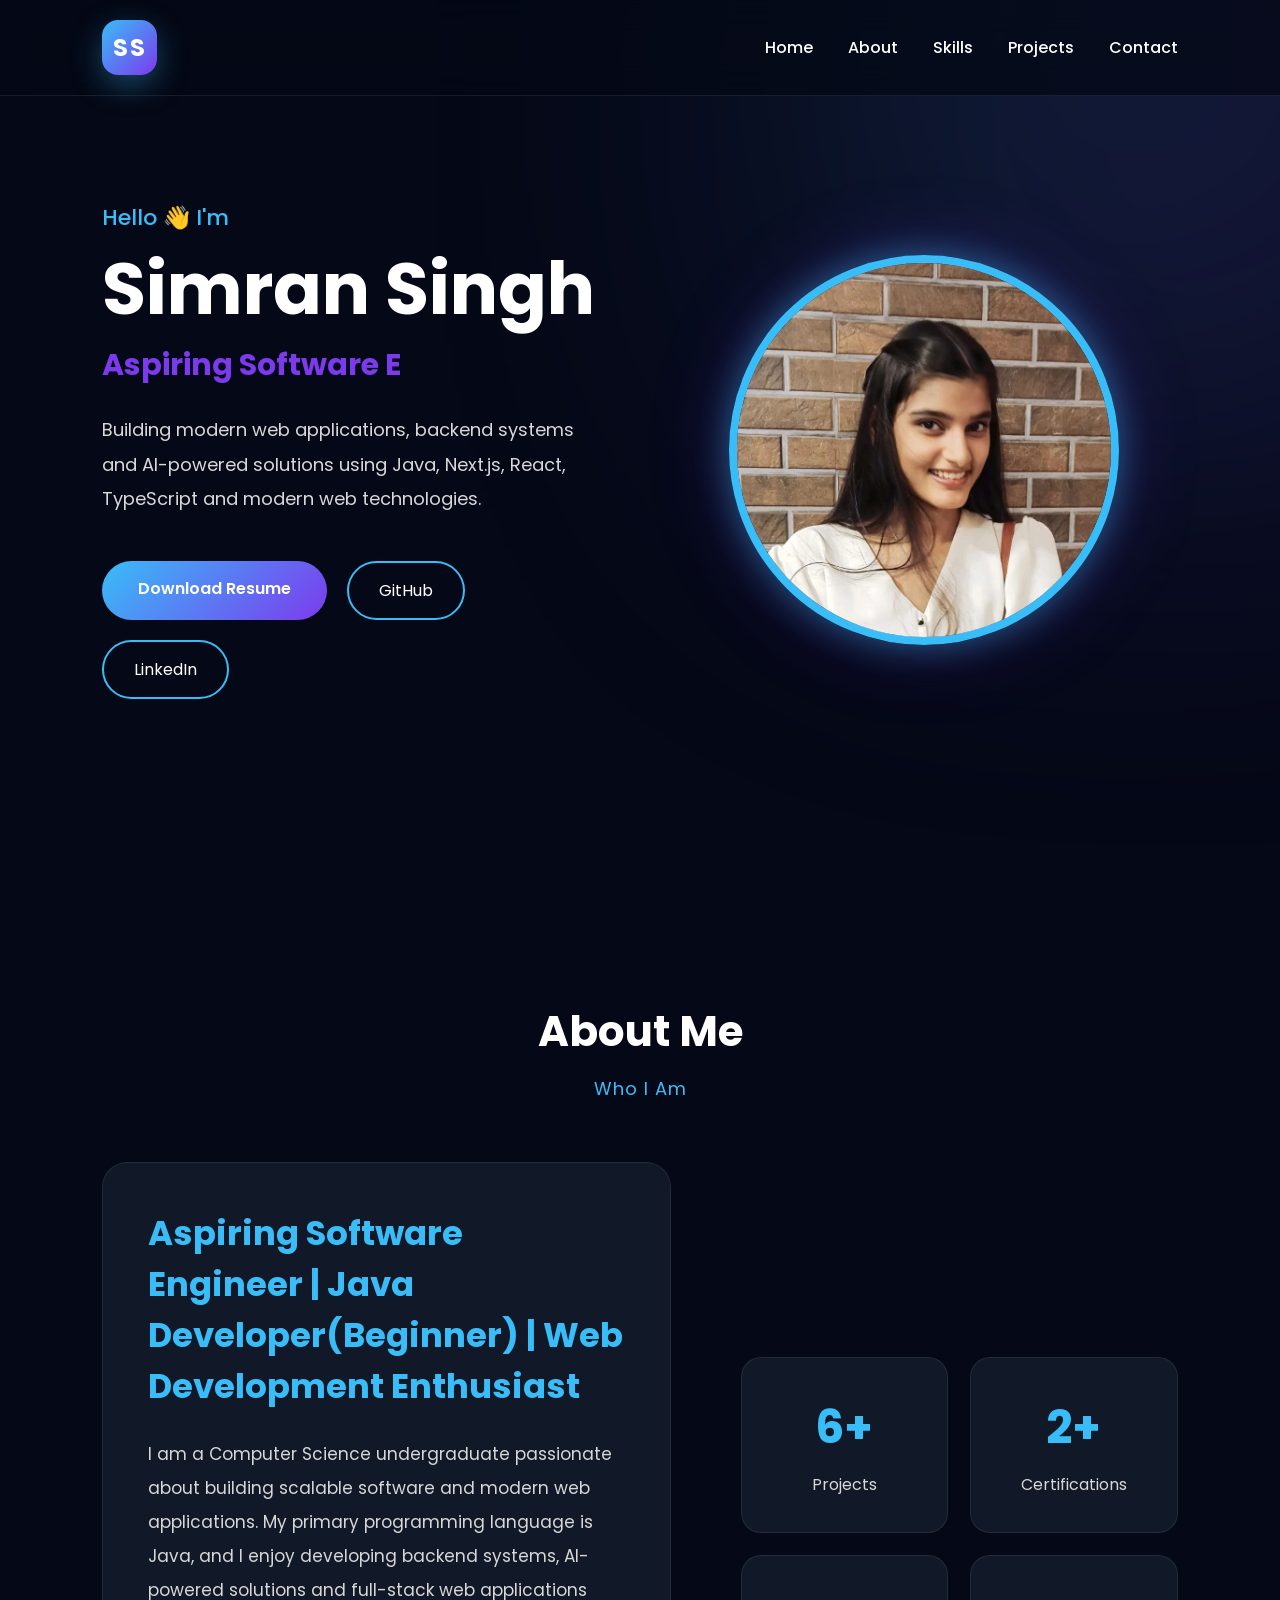
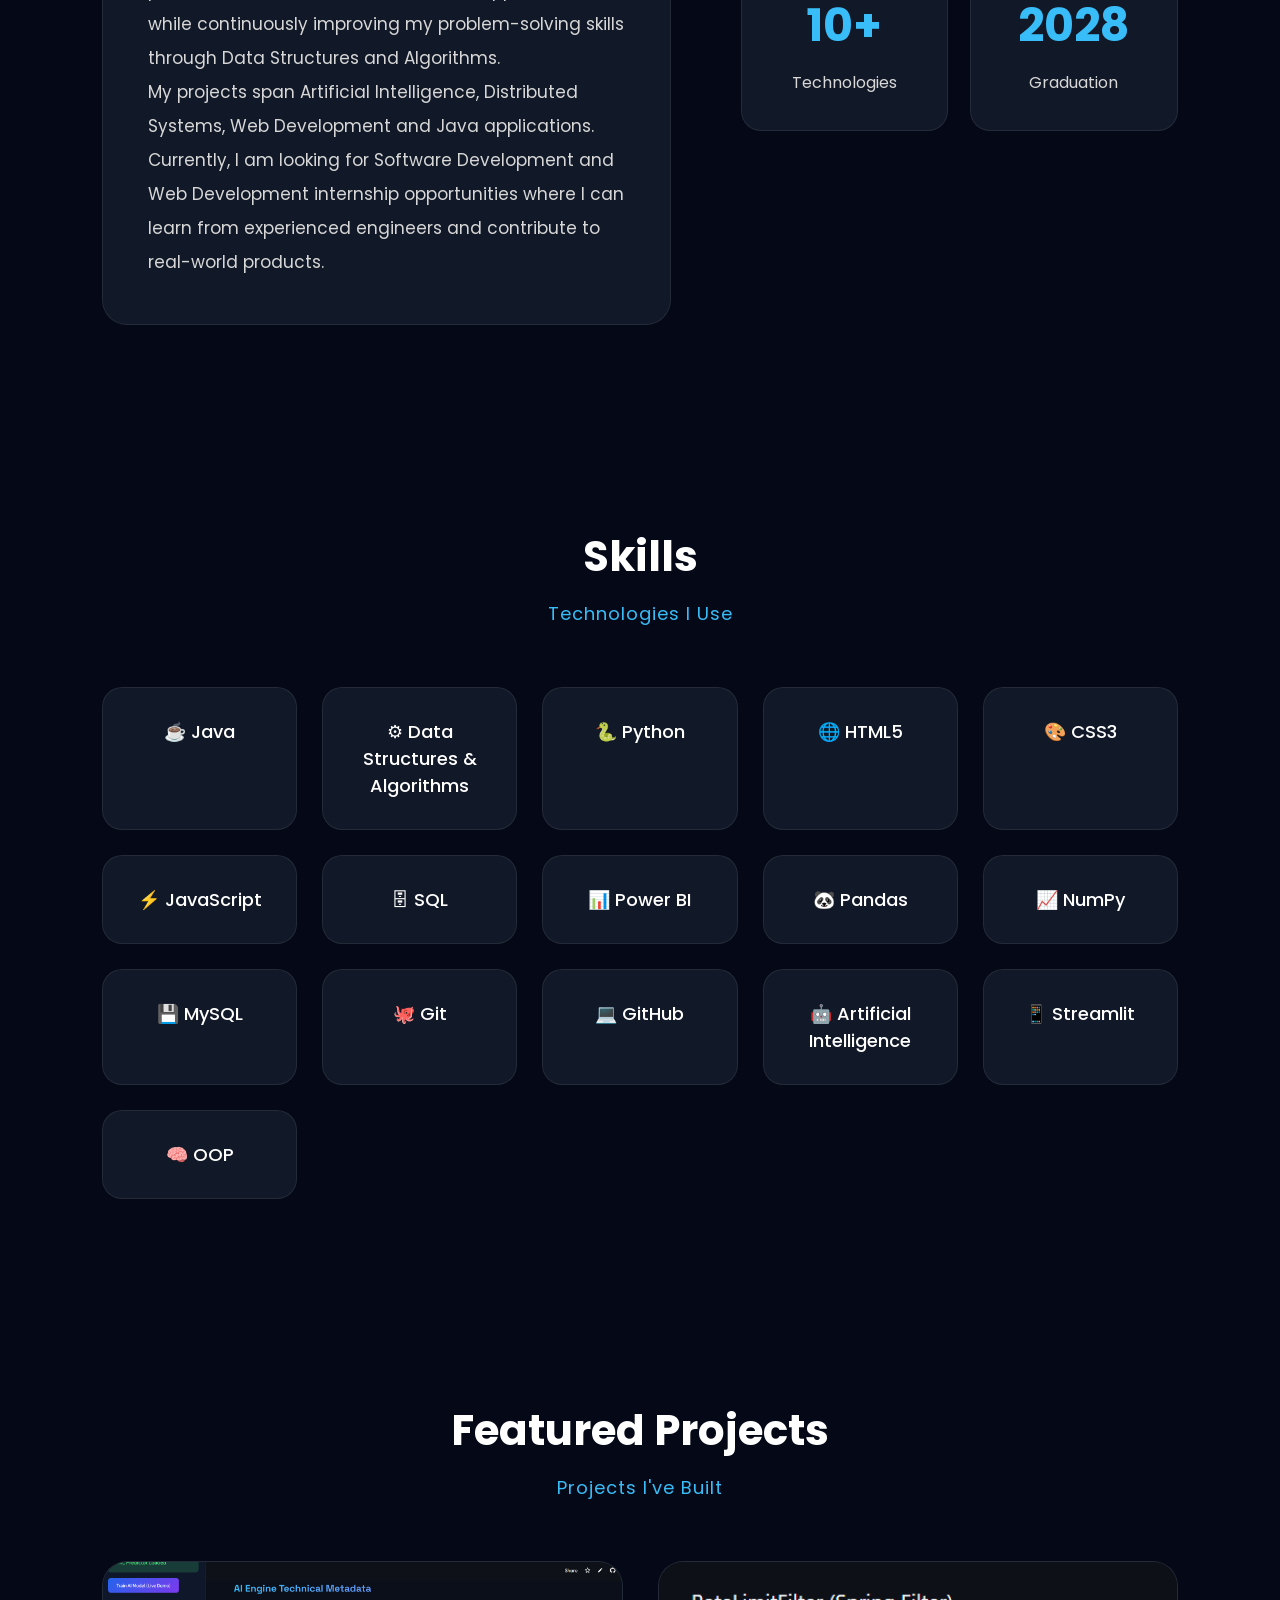
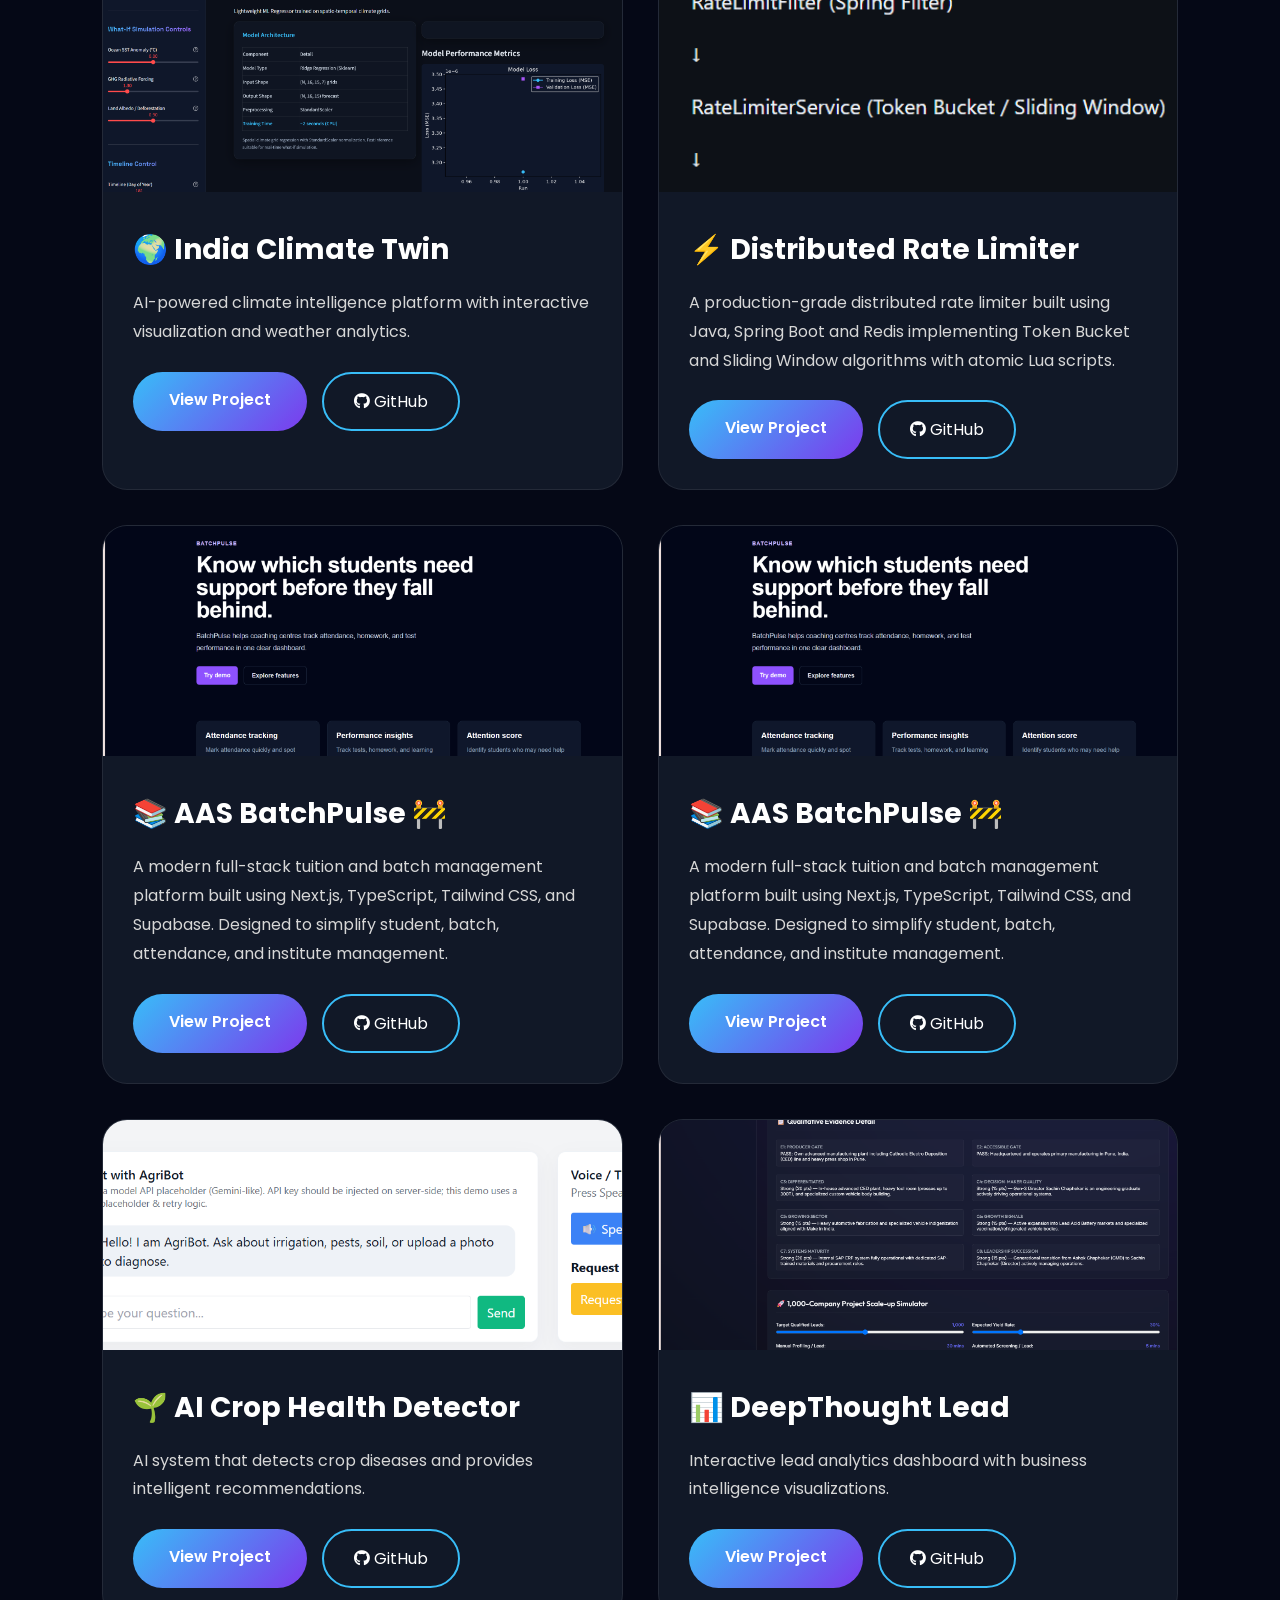
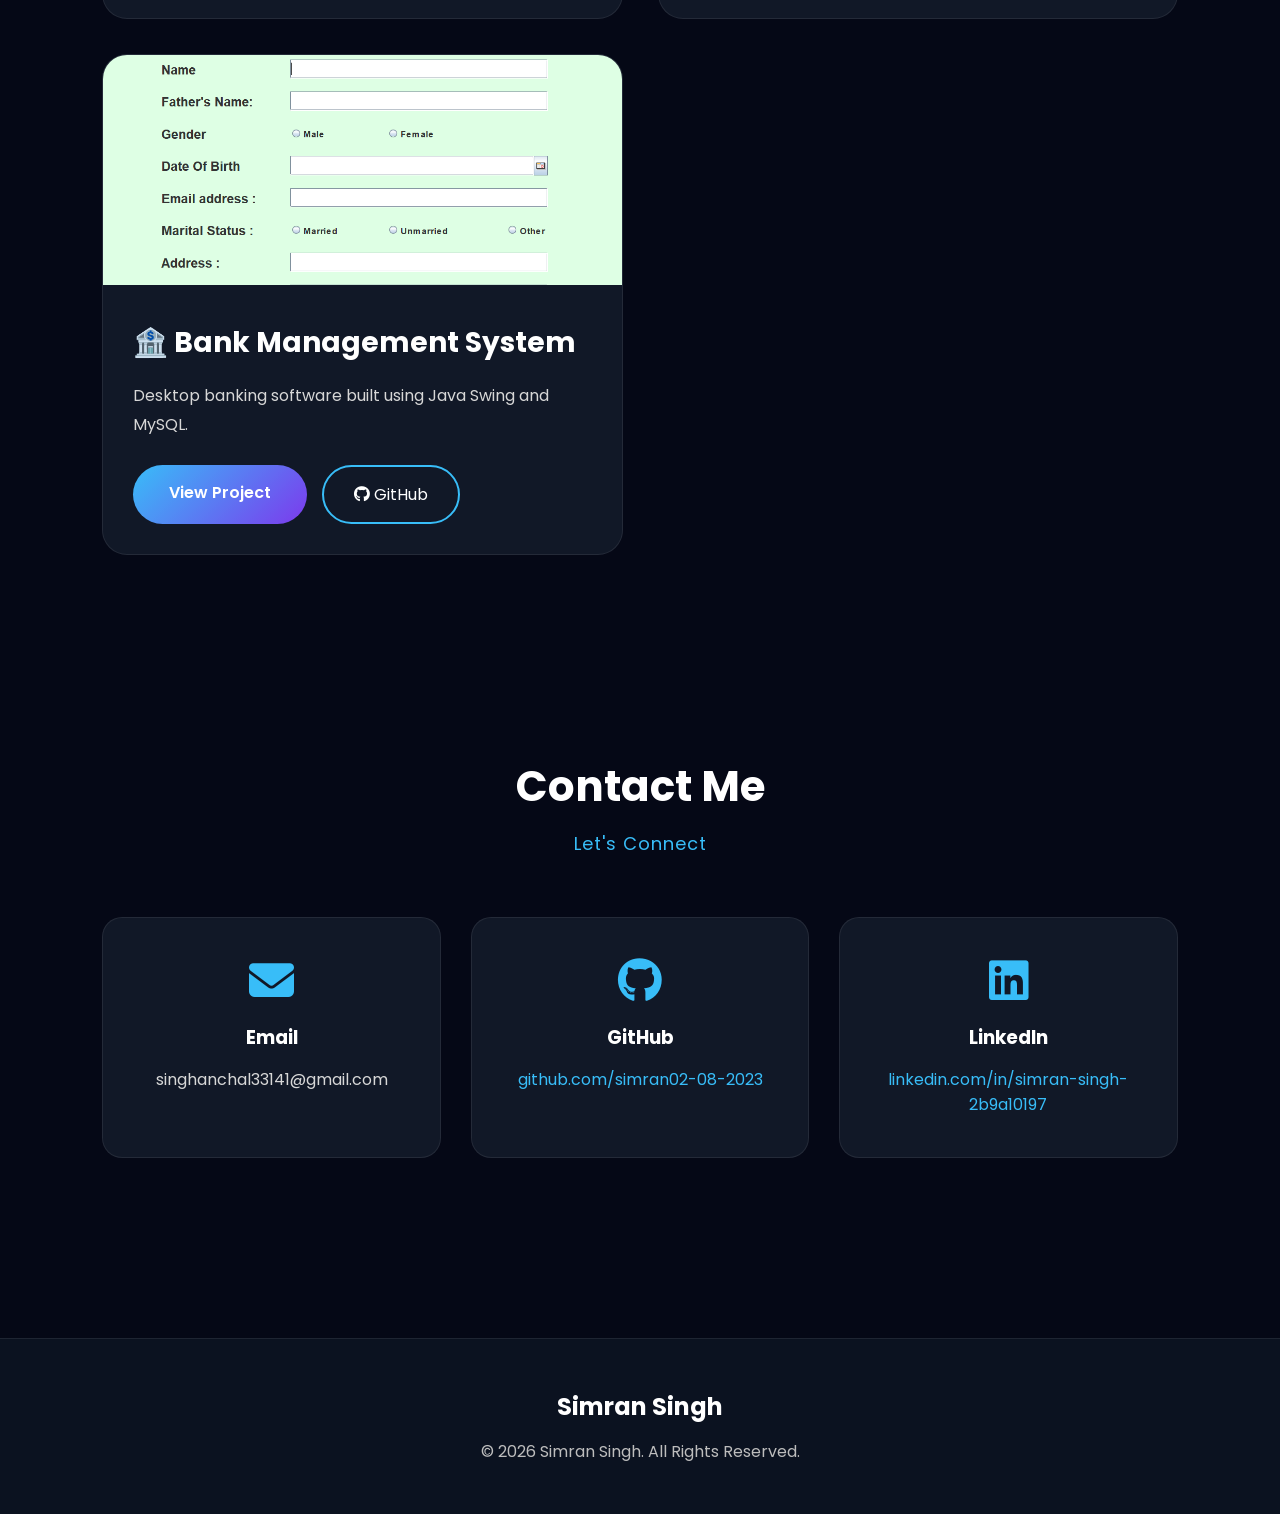
==== commit dea3442a: "Updated portfolio with BatchPulse and content improvements" ====
--- a/index.html
+++ b/index.html
@@ -71,9 +71,9 @@
 
             <p>
 
-                Building AI-powered applications, Java software and
-                Data Analytics dashboards that solve real-world
-                problems.
+                Building modern web applications, backend systems and
+AI-powered solutions using Java, Next.js, React,
+TypeScript and modern web technologies.
 
             </p>
 
@@ -132,31 +132,32 @@
 
             <div class="about-text">
 
-                <h3>Aspiring Software Engineer | AI Enthusiast</h3>
+                <h3>Aspiring Software Engineer | Java Developer(Beginner) | Web Development Enthusiast</h3>
 
                 <p>
 
-                    I am a Computer Science undergraduate passionate about
-                    building intelligent software that solves real-world
-                    problems.
-
-                    My interests include Artificial Intelligence,
-                    Java Development and Data Analytics.
-
-                </p>
-
-                <p>
-
-                    I enjoy building practical software ranging from
-                    AI-powered platforms and analytics dashboards
-                    to desktop applications.
-
-                    Currently, I am looking for internship opportunities
-                    where I can learn from experienced engineers,
-                    contribute to impactful projects,
-                    and continue improving my technical skills.
-
-                </p>
+I am a Computer Science undergraduate passionate about
+building scalable software and modern web applications.
+
+My primary programming language is Java, and I enjoy
+developing backend systems, AI-powered solutions and
+full-stack web applications while continuously improving
+my problem-solving skills through Data Structures and
+Algorithms.
+
+</p>
+
+<p>
+
+My projects span Artificial Intelligence, Distributed
+Systems, Web Development and Java applications.
+
+Currently, I am looking for Software Development and
+Web Development internship opportunities where I can
+learn from experienced engineers and contribute to
+real-world products.
+
+</p>
 
             </div>
 
@@ -164,7 +165,7 @@
 
                 <div class="stat-card">
 
-                    <h1>4+</h1>
+                    <h1>6+</h1>
 
                     <p>Projects</p>
 
@@ -216,16 +217,18 @@
 
             <div class="skill">☕ Java</div>
 
+            <div class="skill">⚙ Data Structures & Algorithms</div>
+
             <div class="skill">🐍 Python</div>
 
+            <div class="skill">🌐 HTML5</div>
+
+            <div class="skill">🎨 CSS3</div>
+
+            <div class="skill">⚡ JavaScript</div>
+
             <div class="skill">🗄 SQL</div>
 
-            <div class="skill">🌐 HTML5</div>
-
-            <div class="skill">🎨 CSS3</div>
-
-            <div class="skill">⚡ JavaScript</div>
-
             <div class="skill">📊 Power BI</div>
 
             <div class="skill">🐼 Pandas</div>
@@ -243,8 +246,6 @@
             <div class="skill">📱 Streamlit</div>
 
             <div class="skill">🧠 OOP</div>
-
-            <div class="skill">⚙ Data Structures & Algorithms</div>
 
         </div>
 
@@ -336,7 +337,6 @@
     </div>
 
 </div>
-        
 <!-- BatchPulse -->
 
 <div class="project-card">
@@ -375,6 +375,45 @@
     </div>
 
 </div>
+        
+<!-- BatchPulse -->
+
+<div class="project-card">
+
+    <img src="images/batchpulse/batchpulse1.png" alt="AAS BatchPulse">
+
+    <div class="project-content">
+
+        <h3>📚 AAS BatchPulse <span style="color:#f59e0b;">🚧</span></h3>
+
+        <p>
+            A modern full-stack tuition and batch management platform
+            built using Next.js, TypeScript, Tailwind CSS, and Supabase.
+            Designed to simplify student, batch, attendance, and institute
+            management.
+        </p>
+
+        <div class="project-buttons">
+
+            <a href="batchpulse.html" class="btn">
+                View Project
+            </a>
+
+            <a href="https://github.com/simran02-08-2023/batchpulse"
+               target="_blank"
+               class="btn2">
+
+                <i class="fab fa-github"></i>
+
+                GitHub
+
+            </a>
+
+        </div>
+
+    </div>
+
+</div>
         <!-- Crop -->
 
         <div class="project-card">
@@ -553,12 +592,6 @@
 
 <p>
 
-Aspiring Software Engineer • AI Enthusiast • Data Analytics
-
-</p>
-
-<p>
-
 © 2026 Simran Singh. All Rights Reserved.
 
 </p>
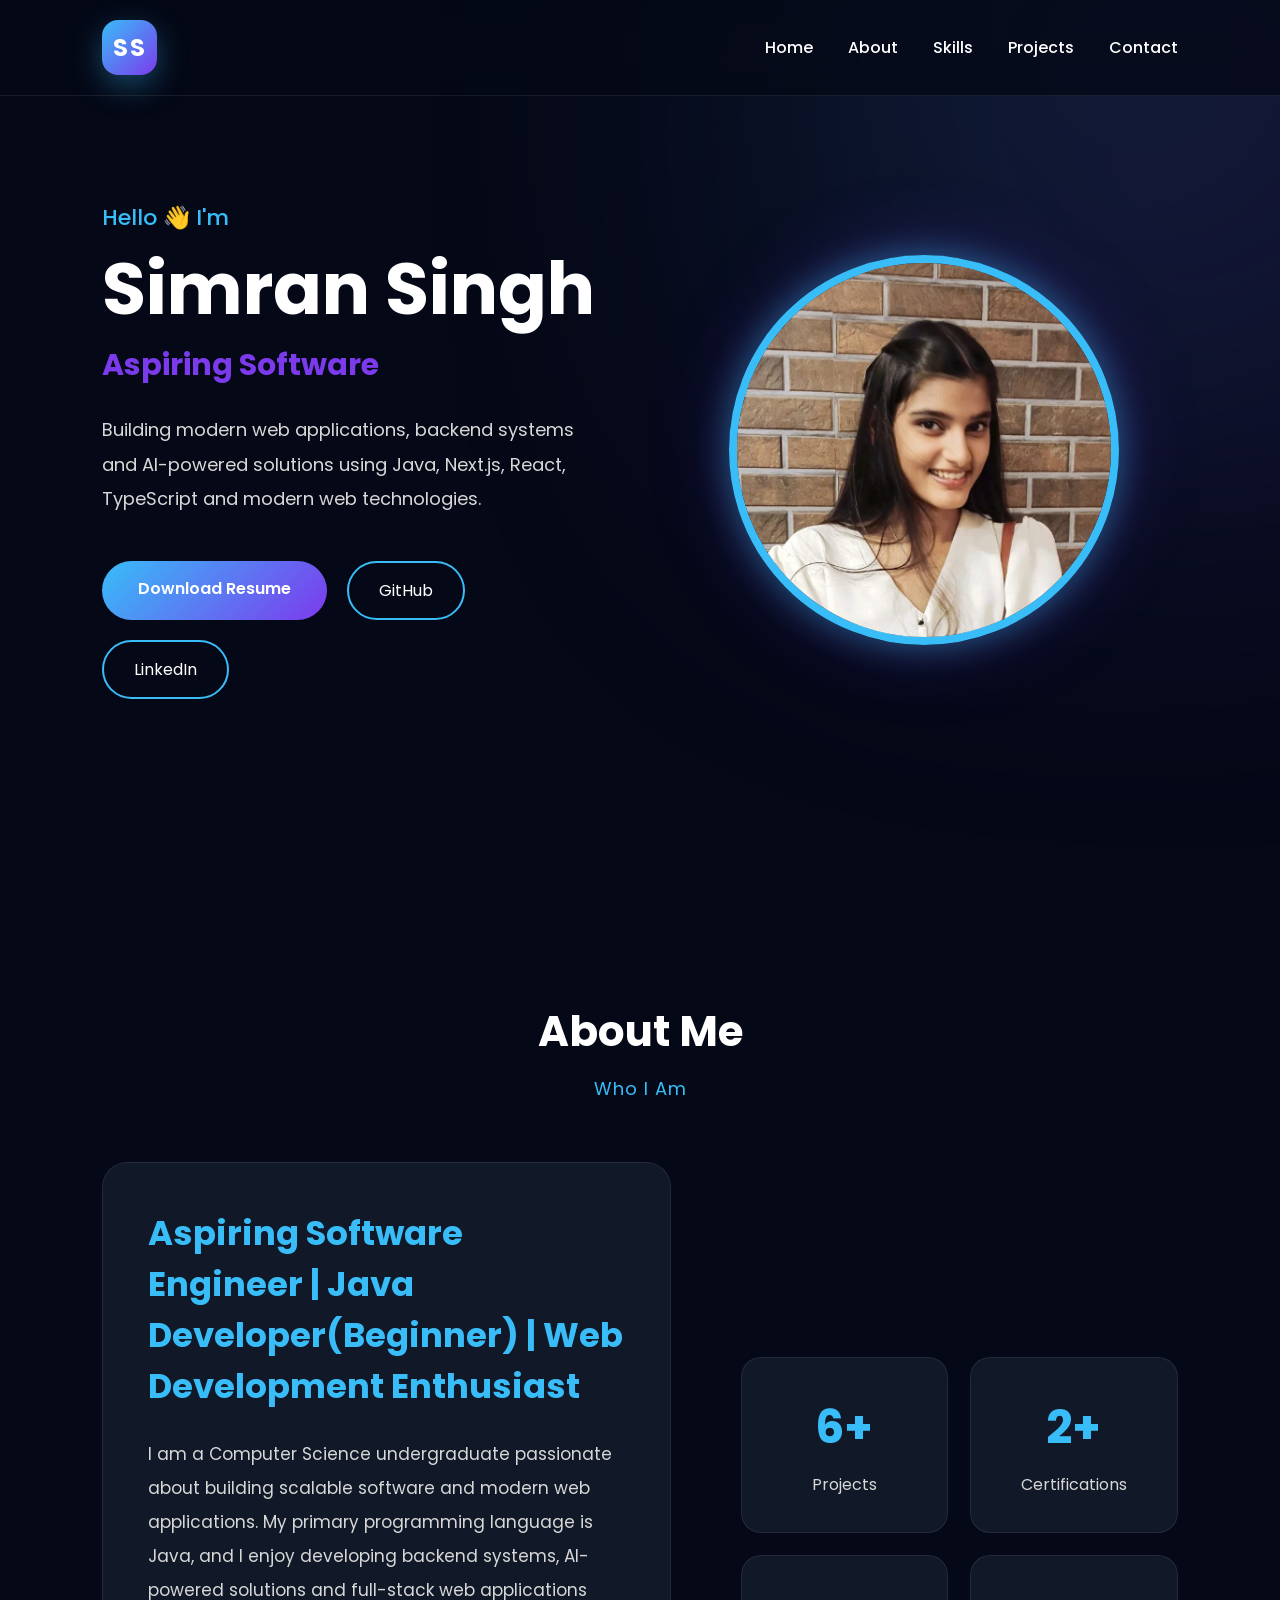
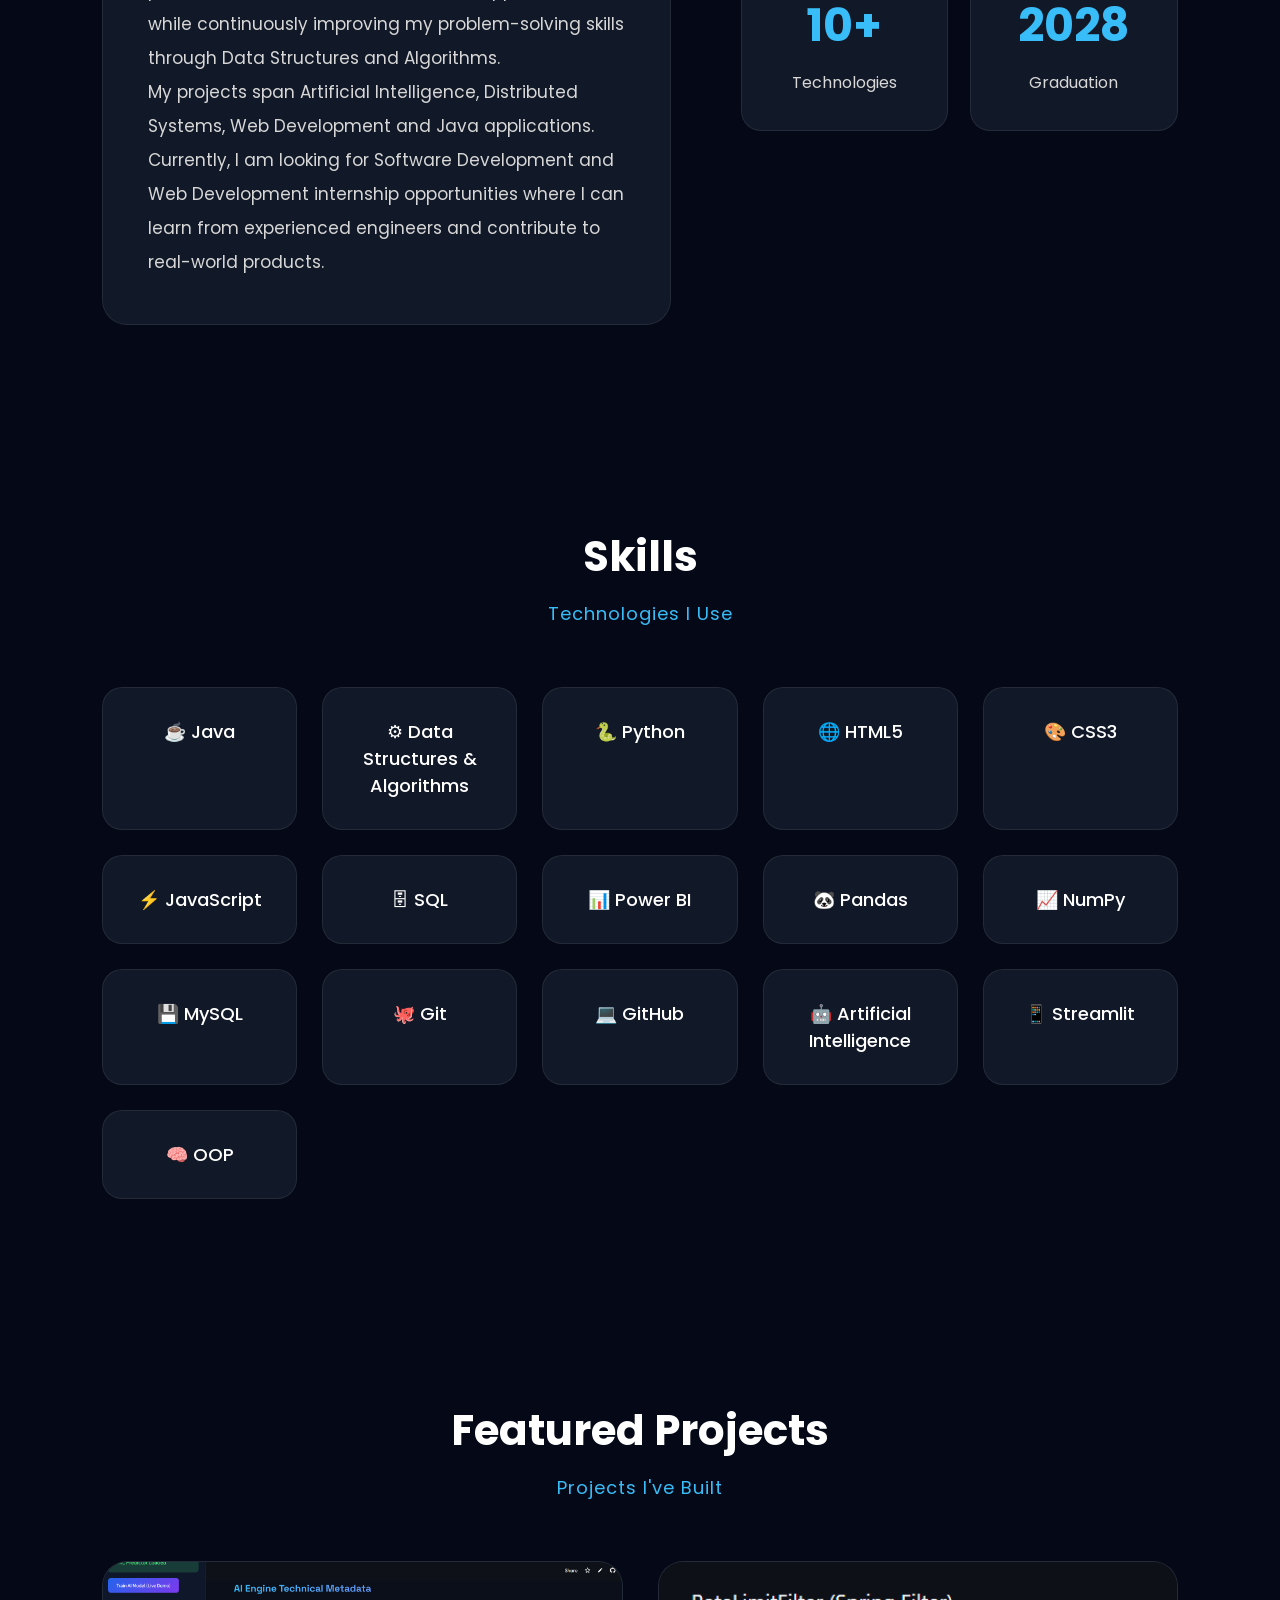
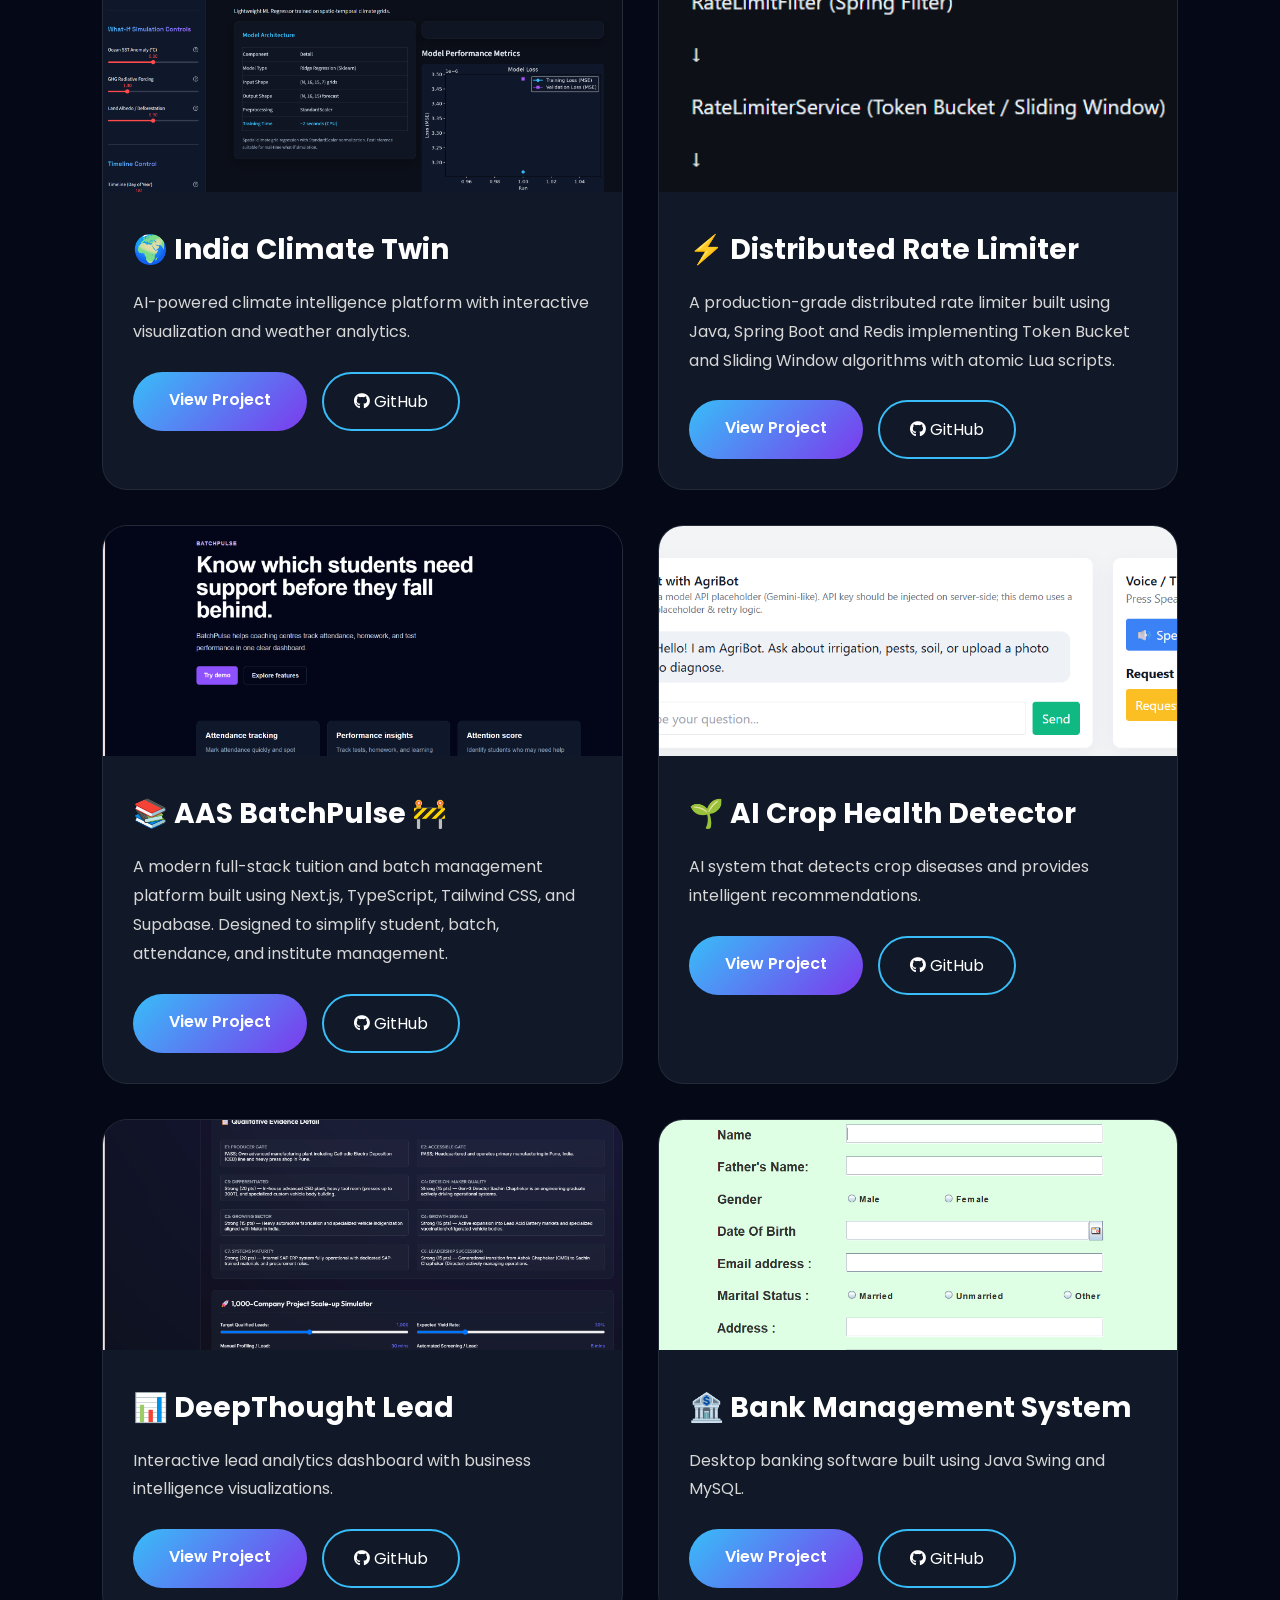
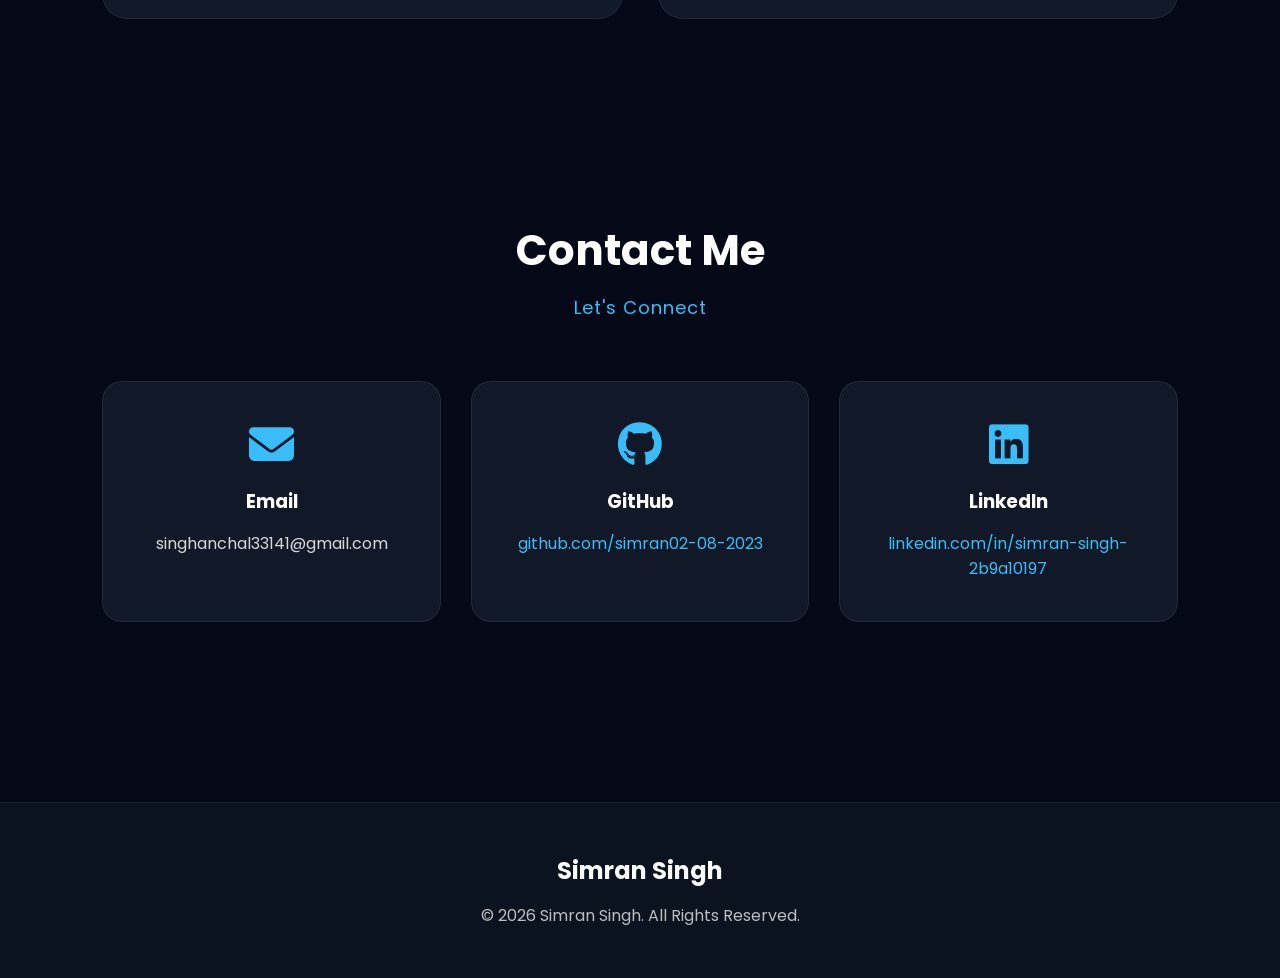
==== commit 18271534: "Update index.html" ====
--- a/index.html
+++ b/index.html
@@ -337,6 +337,7 @@
     </div>
 
 </div>
+      
 <!-- BatchPulse -->
 
 <div class="project-card">
@@ -375,45 +376,6 @@
     </div>
 
 </div>
-        
-<!-- BatchPulse -->
-
-<div class="project-card">
-
-    <img src="images/batchpulse/batchpulse1.png" alt="AAS BatchPulse">
-
-    <div class="project-content">
-
-        <h3>📚 AAS BatchPulse <span style="color:#f59e0b;">🚧</span></h3>
-
-        <p>
-            A modern full-stack tuition and batch management platform
-            built using Next.js, TypeScript, Tailwind CSS, and Supabase.
-            Designed to simplify student, batch, attendance, and institute
-            management.
-        </p>
-
-        <div class="project-buttons">
-
-            <a href="batchpulse.html" class="btn">
-                View Project
-            </a>
-
-            <a href="https://github.com/simran02-08-2023/batchpulse"
-               target="_blank"
-               class="btn2">
-
-                <i class="fab fa-github"></i>
-
-                GitHub
-
-            </a>
-
-        </div>
-
-    </div>
-
-</div>
         <!-- Crop -->
 
         <div class="project-card">
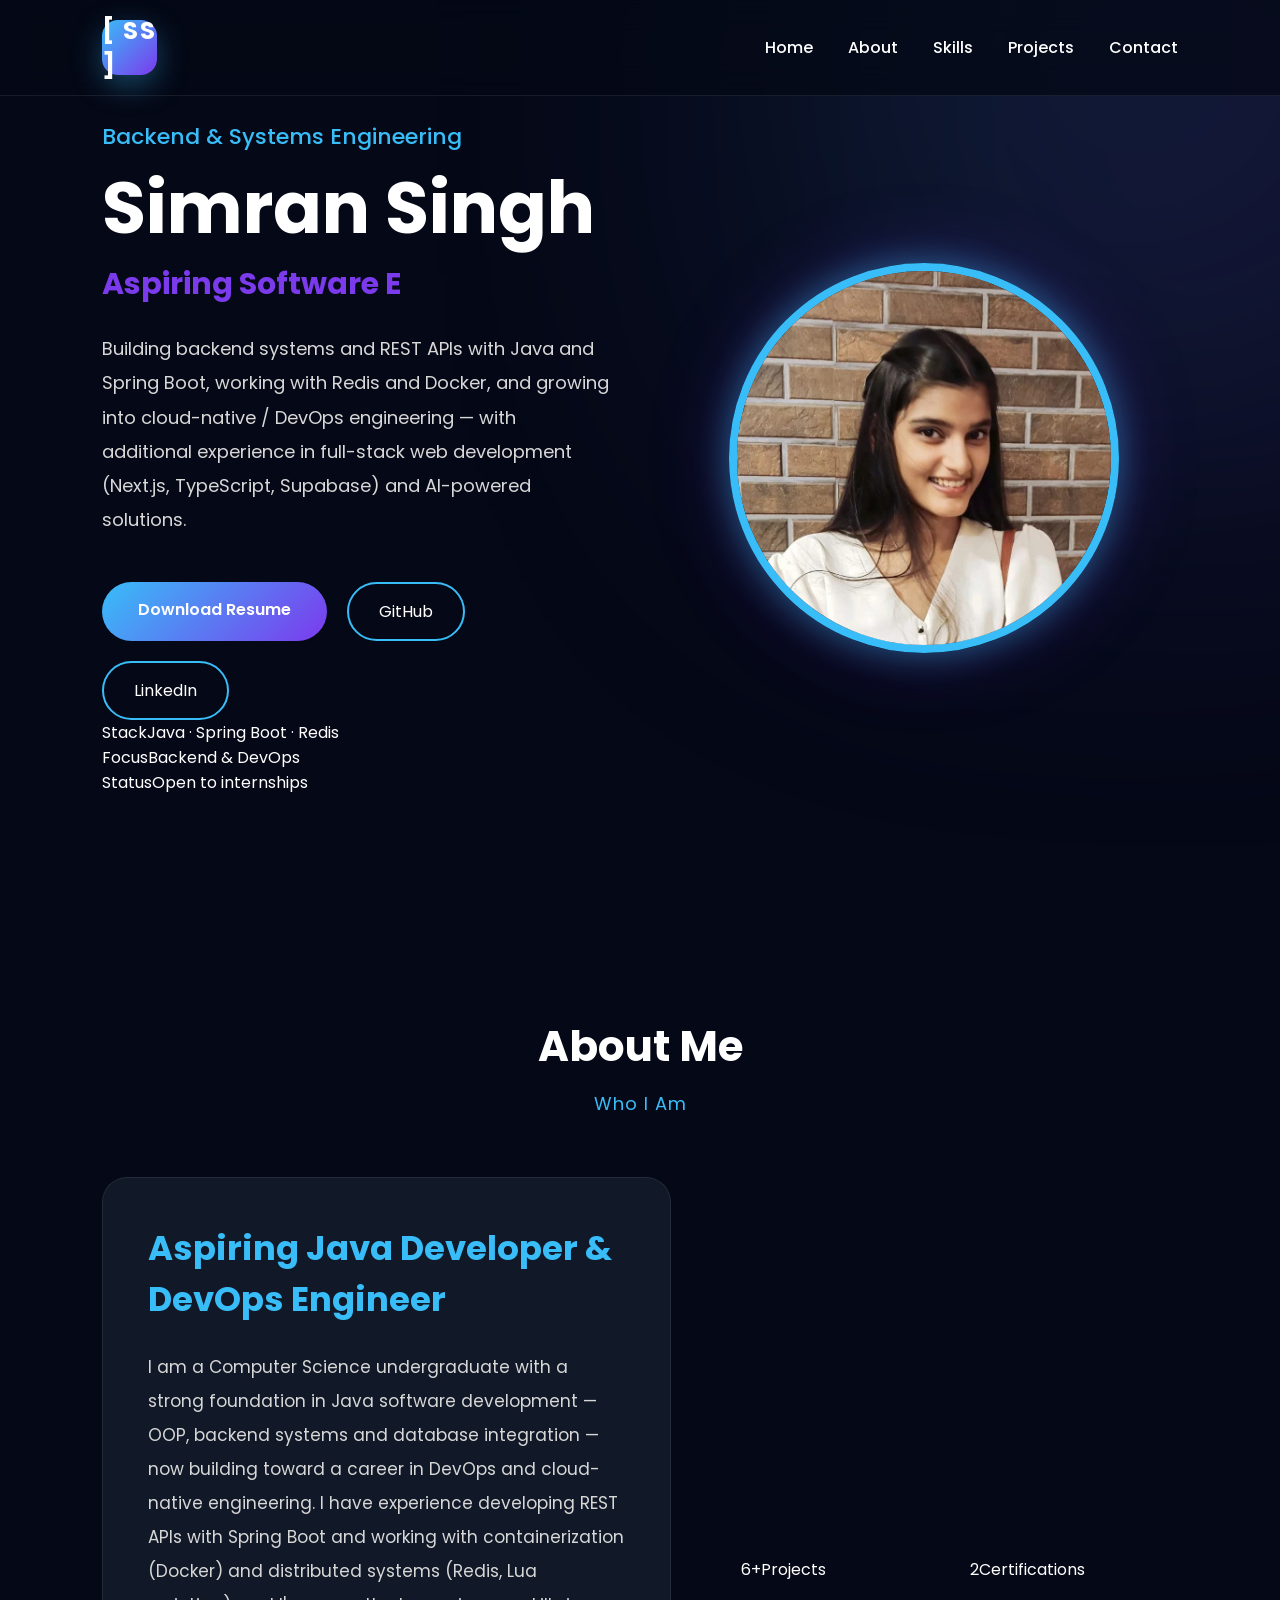
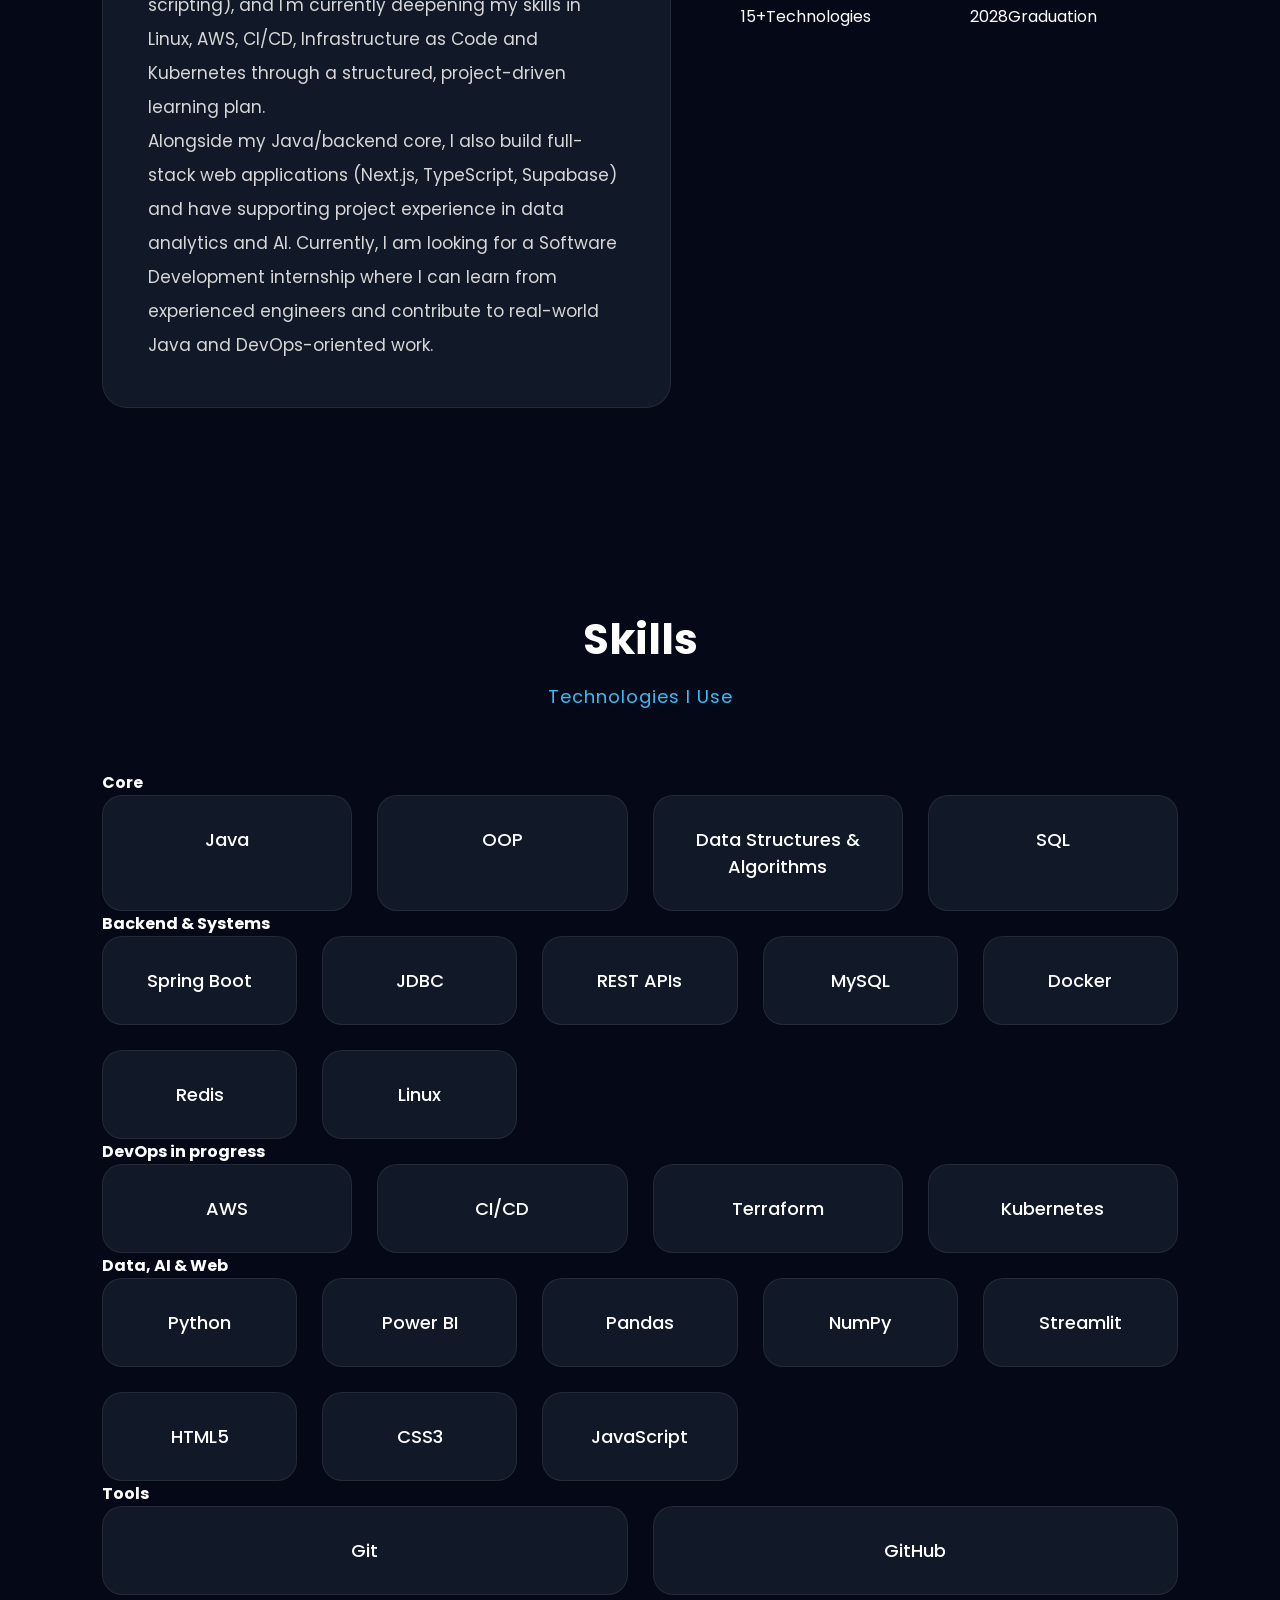
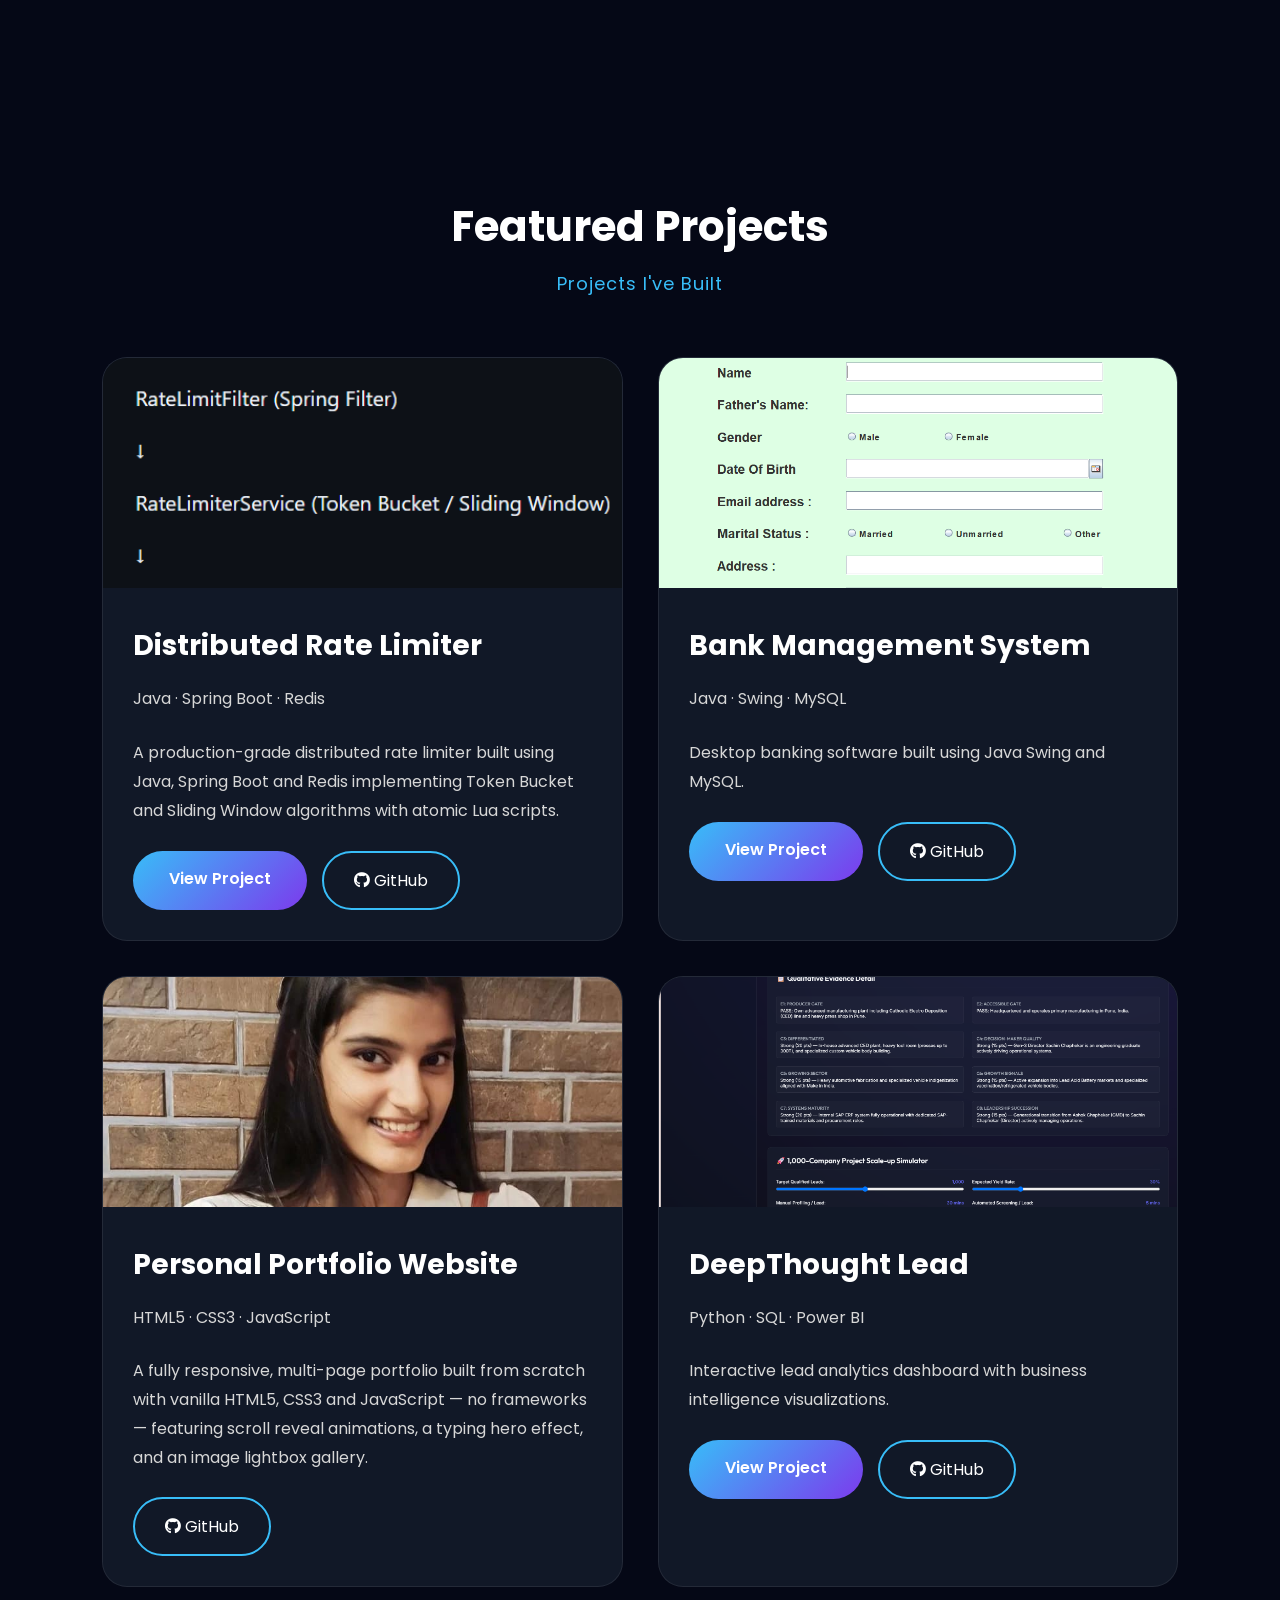
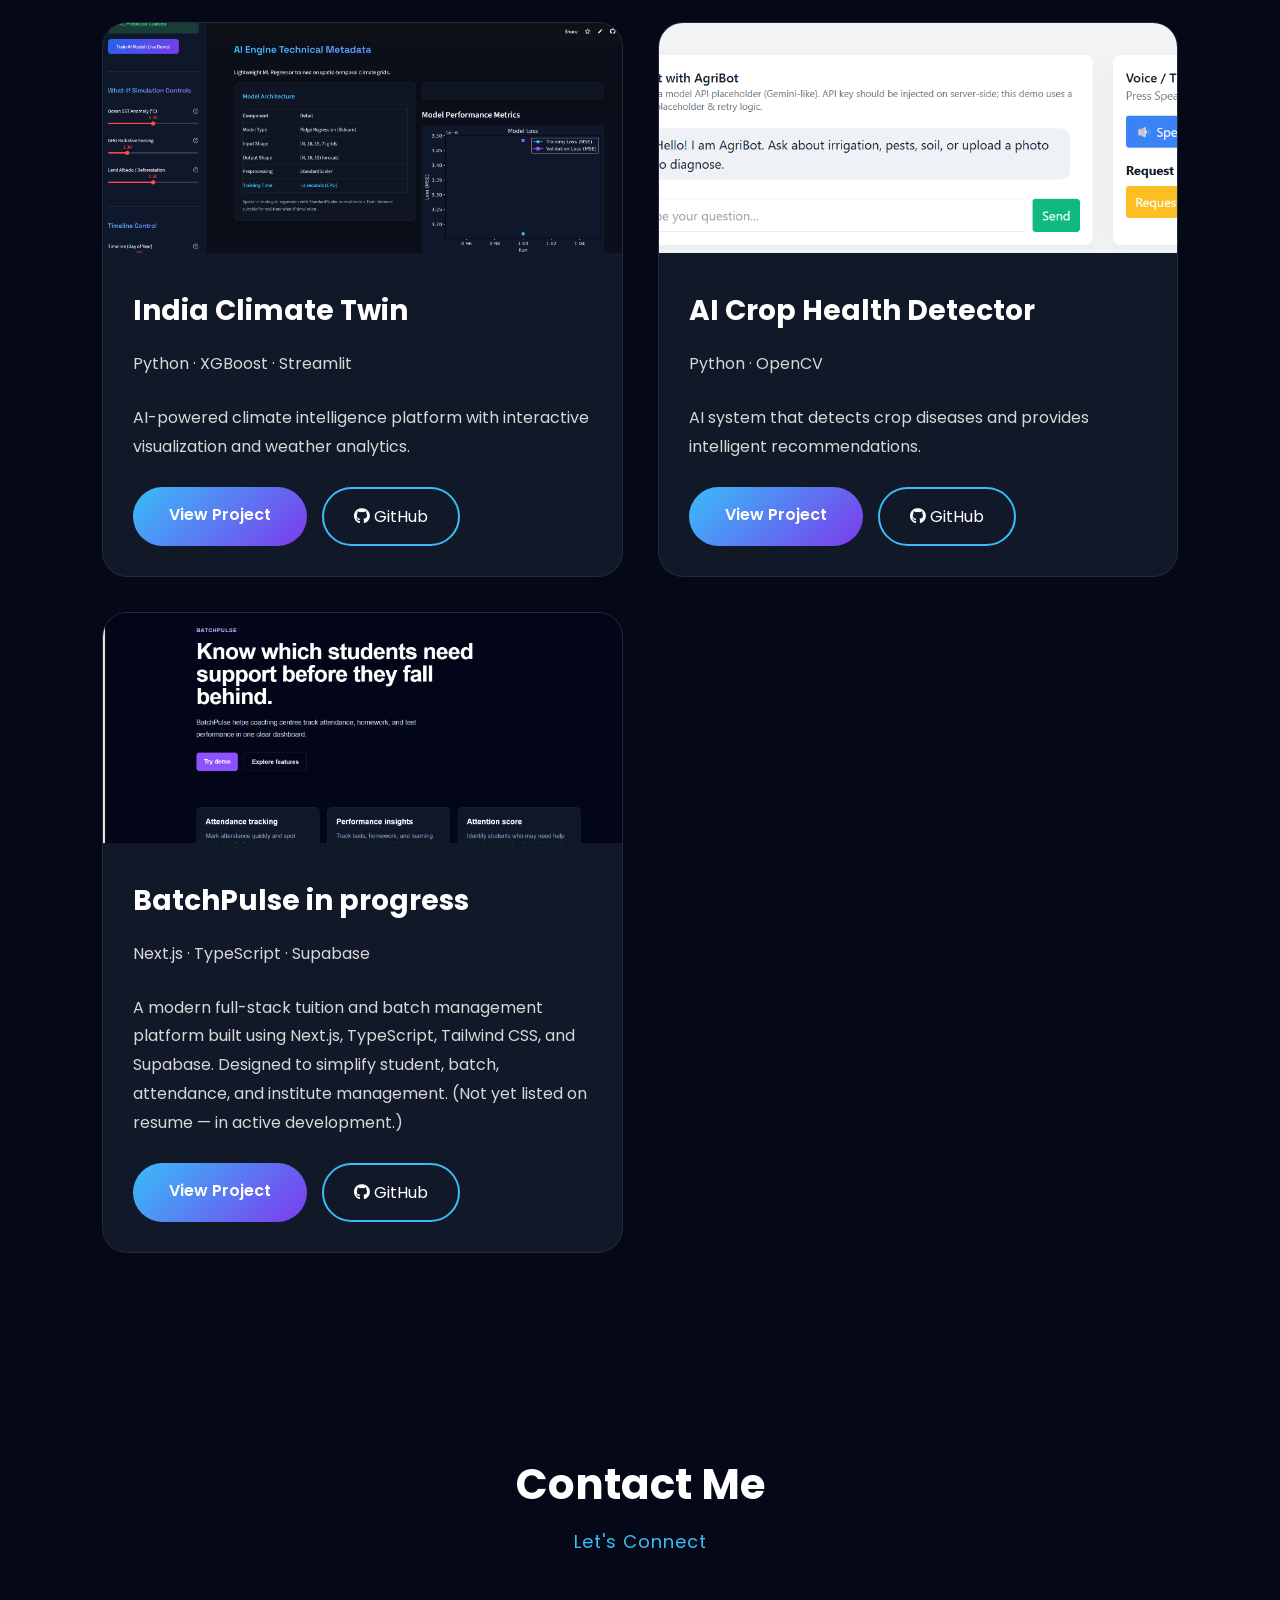
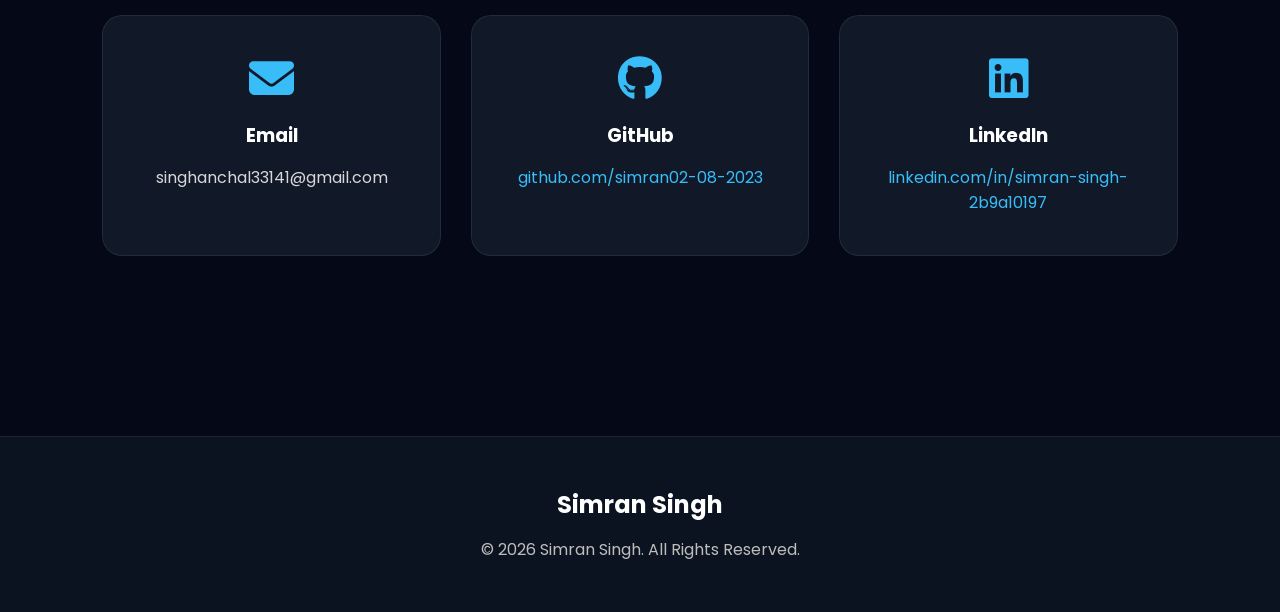
==== commit 076dcdd1: "Update index.html" ====
--- a/index.html
+++ b/index.html
@@ -3,89 +3,91 @@
 
 <head>
 
-    <meta charset="UTF-8">
-
-    <meta name="viewport" content="width=device-width, initial-scale=1.0">
-
-    <title>Simran Singh | Portfolio</title>
-
-    <!-- CSS -->
-
-    <link rel="stylesheet" href="style.css">
-
-    <!-- Google Font -->
-
-    <link href="https://fonts.googleapis.com/css2?family=Poppins:wght@300;400;500;600;700&display=swap"
+ <meta charset="UTF-8">
+
+ <meta name="viewport" content="width=device-width, initial-scale=1.0">
+
+ <title>Simran Singh | Portfolio</title>
+
+ <!-- CSS -->
+
+ <link rel="stylesheet" href="style.css">
+
+ <!-- Google Fonts -->
+
+ <link href="https://fonts.googleapis.com/css2?family=IBM+Plex+Mono:wght@400;500;600;700&family=IBM+Plex+Sans:wght@400;500;600&display=swap"
         rel="stylesheet">
 
-    <!-- Font Awesome -->
-
-    <link rel="stylesheet"
+ <!-- Font Awesome -->
+
+ <link rel="stylesheet"
         href="https://cdnjs.cloudflare.com/ajax/libs/font-awesome/6.6.0/css/all.min.css">
 
 </head>
 
 <body>
-    <!-- Scroll Progress Bar -->
+ <!-- Scroll Progress Bar -->
 <div id="progress-bar"></div>
 
-    <!-- ================= NAVBAR ================= -->
-
-    <nav>
-
-    <div class="logo">
-        SS
-    </div>
-
-    <div class="menu-toggle" id="menu-toggle">
-        <i class="fas fa-bars"></i>
-    </div>
-
-    <ul id="nav-links">
-
-        <li><a href="#">Home</a></li>
-
-        <li><a href="#about">About</a></li>
-
-        <li><a href="#skills">Skills</a></li>
-
-        <li><a href="#projects">Projects</a></li>
-
-        <li><a href="#contact">Contact</a></li>
-
-    </ul>
+ <!-- ================= NAVBAR ================= -->
+
+ <nav>
+
+ <div class="logo">
+        [ SS ]
+ </div>
+
+ <div class="menu-toggle" id="menu-toggle">
+ <i class="fas fa-bars"></i>
+ </div>
+
+ <ul id="nav-links">
+
+ <li><a href="#">Home</a></li>
+
+ <li><a href="#about">About</a></li>
+
+ <li><a href="#skills">Skills</a></li>
+
+ <li><a href="#projects">Projects</a></li>
+
+ <li><a href="#contact">Contact</a></li>
+
+ </ul>
 
 </nav>
 
-    <!-- ================= HERO ================= -->
-
-    <section class="hero">
-
-        <div class="left">
-
-            <h3>Hello 👋 I'm</h3>
-
-            <h1>Simran Singh</h1>
-
-            <h2 id="typing"></h2>
-
-            <p>
-
-                Building modern web applications, backend systems and
-AI-powered solutions using Java, Next.js, React,
-TypeScript and modern web technologies.
-
-            </p>
-
-            <div class="buttons">
-
-                <a href="assets/resume.pdf" class="btn">
+ <!-- ================= HERO ================= -->
+
+ <section class="hero">
+
+ <div class="left">
+
+ <h3>Backend & Systems Engineering</h3>
+
+ <h1>Simran Singh</h1>
+
+ <h2 id="typing"></h2>
+
+ <p>
+
+                Building backend systems and REST APIs with Java and
+Spring Boot, working with Redis and Docker, and growing
+into cloud-native / DevOps engineering — with additional
+experience in full-stack web development (Next.js,
+TypeScript, Supabase) and AI-powered solutions.
+
+ </p>
+
+ <div class="buttons">
+
+ <a href="assets/resume.pdf" class="btn">
 
                     Download Resume
 
-                </a>
-
-                <a href="https://github.com/simran02-08-2023"
+ </a>
+
+ <a href="https://github.com/simran02-08-2023"
 
                     target="_blank"
 
@@ -93,9 +95,9 @@
 
                     GitHub
 
-                </a>
-
-                <a href="https://www.linkedin.com/in/simran-singh-2b9a10197/"
+ </a>
+
+ <a href="https://www.linkedin.com/in/simran-singh-2b9a10197/"
 
                     target="_blank"
 
@@ -103,186 +105,374 @@
 
                     LinkedIn
 
-                </a>
-
-            </div>
-
-        </div>
-
-        <div class="right">
-
-            <img src="assets/profile.png" alt="Simran Singh">
-
-        </div>
-
-    </section>
-        <!-- ================= ABOUT ================= -->
-
-    <section id="about" class="about">
-
-        <div class="section-title">
-
-            <h2>About Me</h2>
-
-            <p>Who I Am</p>
-
-        </div>
-
-        <div class="about-container">
-
-            <div class="about-text">
-
-                <h3>Aspiring Software Engineer | Java Developer(Beginner) | Web Development Enthusiast</h3>
-
-                <p>
-
-I am a Computer Science undergraduate passionate about
-building scalable software and modern web applications.
-
-My primary programming language is Java, and I enjoy
-developing backend systems, AI-powered solutions and
-full-stack web applications while continuously improving
-my problem-solving skills through Data Structures and
-Algorithms.
+ </a>
+
+ </div>
+
+ <div class="meta-strip">
+
+ <div class="meta-item"><span class="meta-label">Stack</span><span class="meta-value">Java · Spring Boot · Redis</span></div>
+
+ <div class="meta-item"><span class="meta-label">Focus</span><span class="meta-value">Backend &amp; DevOps</span></div>
+
+ <div class="meta-item"><span class="meta-label">Status</span><span class="meta-value">Open to internships</span></div>
+
+ </div>
+
+ </div>
+
+ <div class="right">
+
+ <img src="assets/profile.png" alt="Simran Singh">
+
+ </div>
+
+ </section>
+ <!-- ================= ABOUT ================= -->
+
+ <section id="about" class="about">
+
+ <div class="section-title">
+
+ <h2>About Me</h2>
+
+ <p>Who I Am</p>
+
+ </div>
+
+ <div class="about-container">
+
+ <div class="about-text">
+
+ <h3>Aspiring Java Developer & DevOps Engineer</h3>
+
+ <p>
+
+I am a Computer Science undergraduate with a strong
+foundation in Java software development — OOP, backend
+systems and database integration — now building toward
+a career in DevOps and cloud-native engineering.
+
+I have experience developing REST APIs with Spring Boot
+and working with containerization (Docker) and distributed
+systems (Redis, Lua scripting), and I'm currently deepening
+my skills in Linux, AWS, CI/CD, Infrastructure as Code and
+Kubernetes through a structured, project-driven learning plan.
 
 </p>
 
 <p>
 
-My projects span Artificial Intelligence, Distributed
-Systems, Web Development and Java applications.
-
-Currently, I am looking for Software Development and
-Web Development internship opportunities where I can
-learn from experienced engineers and contribute to
-real-world products.
+Alongside my Java/backend core, I also build full-stack
+web applications (Next.js, TypeScript, Supabase) and have
+supporting project experience in data analytics and AI.
+
+Currently, I am looking for a Software Development internship
+where I can learn from experienced engineers and contribute
+to real-world Java and DevOps-oriented work.
 
 </p>
 
-            </div>
-
-            <div class="stats">
-
-                <div class="stat-card">
-
-                    <h1>6+</h1>
-
-                    <p>Projects</p>
-
-                </div>
-
-                <div class="stat-card">
-
-                    <h1>2+</h1>
-
-                    <p>Certifications</p>
-
-                </div>
-
-                <div class="stat-card">
-
-                    <h1>10+</h1>
-
-                    <p>Technologies</p>
-
-                </div>
-
-                <div class="stat-card">
-
-                    <h1>2028</h1>
-
-                    <p>Graduation</p>
-
-                </div>
-
-            </div>
-
-        </div>
-
-    </section>
-
-    <!-- ================= SKILLS ================= -->
-
-    <section id="skills" class="skills">
-
-        <div class="section-title">
-
-            <h2>Skills</h2>
-
-            <p>Technologies I Use</p>
-
-        </div>
-
-        <div class="skills-grid">
-
-            <div class="skill">☕ Java</div>
-
-            <div class="skill">⚙ Data Structures & Algorithms</div>
-
-            <div class="skill">🐍 Python</div>
-
-            <div class="skill">🌐 HTML5</div>
-
-            <div class="skill">🎨 CSS3</div>
-
-            <div class="skill">⚡ JavaScript</div>
-
-            <div class="skill">🗄 SQL</div>
-
-            <div class="skill">📊 Power BI</div>
-
-            <div class="skill">🐼 Pandas</div>
-
-            <div class="skill">📈 NumPy</div>
-
-            <div class="skill">💾 MySQL</div>
-
-            <div class="skill">🐙 Git</div>
-
-            <div class="skill">💻 GitHub</div>
-
-            <div class="skill">🤖 Artificial Intelligence</div>
-
-            <div class="skill">📱 Streamlit</div>
-
-            <div class="skill">🧠 OOP</div>
-
-        </div>
-
-    </section>
-
-    <!-- ================= PLACEHOLDER ================= -->
-
-    <!-- ================= FEATURED PROJECTS ================= -->
+ </div>
+
+ <div class="stats">
+
+ <div class="stat-row">
+
+ <span class="stat-num">6+</span><span class="stat-label">Projects</span>
+
+ </div>
+
+ <div class="stat-row">
+
+ <span class="stat-num">2</span><span class="stat-label">Certifications</span>
+
+ </div>
+
+ <div class="stat-row">
+
+ <span class="stat-num">15+</span><span class="stat-label">Technologies</span>
+
+ </div>
+
+ <div class="stat-row">
+
+ <span class="stat-num">2028</span><span class="stat-label">Graduation</span>
+
+ </div>
+
+ </div>
+
+ </div>
+
+ </section>
+
+ <!-- ================= SKILLS ================= -->
+
+ <section id="skills" class="skills">
+
+ <div class="section-title">
+
+ <h2>Skills</h2>
+
+ <p>Technologies I Use</p>
+
+ </div>
+
+ <div class="skills-groups">
+
+ <div class="skill-group">
+
+ <h4>Core</h4>
+
+ <div class="skills-grid">
+
+ <div class="skill">Java</div><div class="skill">OOP</div><div class="skill">Data Structures &amp; Algorithms</div><div class="skill">SQL</div>
+
+ </div>
+
+ </div>
+
+ <div class="skill-group">
+
+ <h4>Backend &amp; Systems</h4>
+
+ <div class="skills-grid">
+
+ <div class="skill">Spring Boot</div><div class="skill">JDBC</div><div class="skill">REST APIs</div><div class="skill">MySQL</div><div class="skill">Docker</div><div class="skill">Redis</div><div class="skill">Linux</div>
+
+ </div>
+
+ </div>
+
+ <div class="skill-group">
+
+ <h4>DevOps <span class="tag-wip">in progress</span></h4>
+
+ <div class="skills-grid">
+
+ <div class="skill">AWS</div><div class="skill">CI/CD</div><div class="skill">Terraform</div><div class="skill">Kubernetes</div>
+
+ </div>
+
+ </div>
+
+ <div class="skill-group">
+
+ <h4>Data, AI &amp; Web</h4>
+
+ <div class="skills-grid">
+
+ <div class="skill">Python</div><div class="skill">Power BI</div><div class="skill">Pandas</div><div class="skill">NumPy</div><div class="skill">Streamlit</div><div class="skill">HTML5</div><div class="skill">CSS3</div><div class="skill">JavaScript</div>
+
+ </div>
+
+ </div>
+
+ <div class="skill-group">
+
+ <h4>Tools</h4>
+
+ <div class="skills-grid">
+
+ <div class="skill">Git</div><div class="skill">GitHub</div>
+
+ </div>
+
+ </div>
+
+ </div>
+
+ </section>
+
+ <!-- ================= PLACEHOLDER ================= -->
+
+ <!-- ================= FEATURED PROJECTS ================= -->
 
 <section id="projects" class="projects">
 
-    <div class="section-title">
-
-        <h2>Featured Projects</h2>
-
-        <p>Projects I've Built</p>
-
-    </div>
-
-    <div class="project-grid">
-
-        <!-- Climate -->
-
-        <div class="project-card">
-
-            <img src="images/climate/climate1.png" alt="India Climate Twin">
-
-            <div class="project-content">
-
-                <h3>🌍 India Climate Twin</h3>
-
-                <p>
+ <div class="section-title">
+
+ <h2>Featured Projects</h2>
+
+ <p>Projects I've Built</p>
+
+ </div>
+
+ <div class="project-grid">
+
+ <!-- Rate Limiter (flagship, per resume) -->
+
+ <div class="project-card">
+
+ <img src="images/rate-limiter/architecture.png" alt="Distributed Rate Limiter">
+
+ <div class="project-content">
+
+ <h3>Distributed Rate Limiter</h3>
+
+ <p class="project-meta">Java · Spring Boot · Redis</p>
+
+ <p>
+            A production-grade distributed rate limiter built using Java,
+            Spring Boot and Redis implementing Token Bucket and Sliding
+            Window algorithms with atomic Lua scripts.
+ </p>
+
+ <div class="project-buttons">
+
+ <a href="rate-limiter.html" class="btn">
+                View Project
+ </a>
+
+ <a href="https://github.com/simran02-08-2023/distributed-rate-limiter"
+               target="_blank"
+               class="btn2">
+
+ <i class="fab fa-github"></i>
+
+                GitHub
+
+ </a>
+
+ </div>
+
+ </div>
+
+</div>
+
+ <!-- Bank -->
+
+ <div class="project-card">
+
+ <img src="images/bank/bank1.png">
+
+ <div class="project-content">
+
+ <h3>Bank Management System</h3>
+
+ <p class="project-meta">Java · Swing · MySQL</p>
+
+ <p>
+                    Desktop banking software built using
+                    Java Swing and MySQL.
+ </p>
+
+ <div class="project-buttons">
+
+<a href="bank.html" class="btn">
+View Project
+</a>
+
+<a href="https://github.com/simran02-08-2023/Bank-Management-System"
+target="_blank"
+class="btn2">
+
+<i class="fab fa-github"></i>
+
+GitHub
+
+</a>
+
+</div>
+
+ </div>
+
+ </div>
+
+ <!-- Personal Portfolio (this site) -->
+
+ <div class="project-card">
+
+ <img src="assets/profile.png" alt="Personal Portfolio Website">
+
+ <div class="project-content">
+
+ <h3>Personal Portfolio Website</h3>
+
+ <p class="project-meta">HTML5 · CSS3 · JavaScript</p>
+
+ <p>
+                    A fully responsive, multi-page portfolio built from
+                    scratch with vanilla HTML5, CSS3 and JavaScript — no
+                    frameworks — featuring scroll reveal animations, a
+                    typing hero effect, and an image lightbox gallery.
+ </p>
+
+ <div class="project-buttons">
+
+<a href="https://github.com/simran02-08-2023/Simran-Portfolio"
+target="_blank"
+class="btn2">
+
+<i class="fab fa-github"></i>
+GitHub
+
+</a>
+
+</div>
+
+ </div>
+
+ </div>
+
+ <!-- DeepThought -->
+
+ <div class="project-card">
+
+ <img src="images/deepthought/deepthought1.png">
+
+ <div class="project-content">
+
+ <h3>DeepThought Lead</h3>
+
+ <p class="project-meta">Python · SQL · Power BI</p>
+
+ <p>
+                    Interactive lead analytics dashboard with
+                    business intelligence visualizations.
+ </p>
+
+ <div class="project-buttons">
+
+<a href="deepthought.html" class="btn">
+View Project
+</a>
+
+<a href="https://github.com/simran02-08-2023/deepthought-lead-gen-sa1"
+target="_blank"
+class="btn2">
+
+<i class="fab fa-github"></i>
+
+GitHub
+
+</a>
+
+</div>
+
+ </div>
+
+ </div>
+
+ <!-- Climate (additional, per resume) -->
+
+ <div class="project-card">
+
+ <img src="images/climate/climate1.png" alt="India Climate Twin">
+
+ <div class="project-content">
+
+ <h3>India Climate Twin</h3>
+
+ <p class="project-meta">Python · XGBoost · Streamlit</p>
+
+ <p>
                     AI-powered climate intelligence platform with
                     interactive visualization and weather analytics.
-                </p>
-
-                <div class="project-buttons">
+ </p>
+
+ <div class="project-buttons">
 
 <a href="climate.html" class="btn">
 View Project
@@ -299,198 +489,94 @@
 
 </div>
 
-            </div>
-
-        </div>
-        <div class="project-card">
-
-    <img src="images/rate-limiter/architecture.png" alt="Distributed Rate Limiter">
-
-    <div class="project-content">
-
-        <h3>⚡ Distributed Rate Limiter</h3>
-
-        <p>
-            A production-grade distributed rate limiter built using Java,
-            Spring Boot and Redis implementing Token Bucket and Sliding
-            Window algorithms with atomic Lua scripts.
-        </p>
-
-        <div class="project-buttons">
-
-            <a href="rate-limiter.html" class="btn">
-                View Project
-            </a>
-
-            <a href="https://github.com/simran02-08-2023/distributed-rate-limiter"
-               target="_blank"
-               class="btn2">
-
-                <i class="fab fa-github"></i>
-
-                GitHub
-
-            </a>
-
-        </div>
-
-    </div>
-
-</div>
-      
-<!-- BatchPulse -->
-
-<div class="project-card">
-
-    <img src="images/batchpulse/batchpulse1.png" alt="AAS BatchPulse">
-
-    <div class="project-content">
-
-        <h3>📚 AAS BatchPulse <span style="color:#f59e0b;">🚧</span></h3>
-
-        <p>
+ </div>
+
+ </div>
+
+ <!-- Crop (additional, per resume) -->
+
+ <div class="project-card">
+
+ <img src="images/crop/crop1.png" alt="AI Crop">
+
+ <div class="project-content">
+
+ <h3>AI Crop Health Detector</h3>
+
+ <p class="project-meta">Python · OpenCV</p>
+
+ <p>
+                    AI system that detects crop diseases and
+                    provides intelligent recommendations.
+ </p>
+
+ <div class="project-buttons">
+
+<a href="crop.html" class="btn">
+View Project
+</a>
+
+<a href="https://github.com/simran02-08-2023/Agri-Tech_Prototype"
+target="_blank"
+class="btn2">
+
+<i class="fab fa-github"></i>
+
+GitHub
+
+</a>
+
+</div>
+
+ </div>
+
+ </div>
+
+ <!-- BatchPulse (not yet on resume — kept lower/marked WIP) -->
+
+ <div class="project-card">
+
+ <img src="images/batchpulse/batchpulse1.png" alt="AAS BatchPulse">
+
+ <div class="project-content">
+
+ <h3>BatchPulse <span class="tag-wip">in progress</span></h3>
+
+ <p class="project-meta">Next.js · TypeScript · Supabase</p>
+
+ <p>
             A modern full-stack tuition and batch management platform
             built using Next.js, TypeScript, Tailwind CSS, and Supabase.
             Designed to simplify student, batch, attendance, and institute
-            management.
-        </p>
-
-        <div class="project-buttons">
-
-            <a href="batchpulse.html" class="btn">
+            management. (Not yet listed on resume — in active development.)
+ </p>
+
+ <div class="project-buttons">
+
+ <a href="batchpulse.html" class="btn">
                 View Project
-            </a>
-
-            <a href="https://github.com/simran02-08-2023/batchpulse"
+ </a>
+
+ <a href="https://github.com/simran02-08-2023/batchpulse"
                target="_blank"
                class="btn2">
 
-                <i class="fab fa-github"></i>
+ <i class="fab fa-github"></i>
 
                 GitHub
 
-            </a>
-
-        </div>
-
-    </div>
-
-</div>
-        <!-- Crop -->
-
-        <div class="project-card">
-
-            <img src="images/crop/crop1.png" alt="AI Crop">
-
-            <div class="project-content">
-
-                <h3>🌱 AI Crop Health Detector</h3>
-
-                <p>
-                    AI system that detects crop diseases and
-                    provides intelligent recommendations.
-                </p>
-
-                <div class="project-buttons">
-
-<a href="crop.html" class="btn">
-View Project
-</a>
-
-<a href="https://github.com/simran02-08-2023/Agri-Tech_Prototype"
-target="_blank"
-class="btn2">
-
-<i class="fab fa-github"></i>
-
-GitHub
-
-</a>
-
-</div>
-
-            </div>
-
-        </div>
-
-        <!-- DeepThought -->
-
-        <div class="project-card">
-
-            <img src="images/deepthought/deepthought1.png">
-
-            <div class="project-content">
-
-                <h3>📊 DeepThought Lead</h3>
-
-                <p>
-                    Interactive lead analytics dashboard with
-                    business intelligence visualizations.
-                </p>
-
-                <div class="project-buttons">
-
-<a href="deepthought.html" class="btn">
-View Project
-</a>
-
-<a href="https://github.com/simran02-08-2023/deepthought-lead-gen-sa1"
-target="_blank"
-class="btn2">
-
-<i class="fab fa-github"></i>
-
-GitHub
-
-</a>
-
-</div>
-
-            </div>
-
-        </div>
-
-        <!-- Bank -->
-
-        <div class="project-card">
-
-            <img src="images/bank/bank1.png">
-
-            <div class="project-content">
-
-                <h3>🏦 Bank Management System</h3>
-
-                <p>
-                    Desktop banking software built using
-                    Java Swing and MySQL.
-                </p>
-
-                <div class="project-buttons">
-
-<a href="bank.html" class="btn">
-View Project
-</a>
-
-<a href="https://github.com/simran02-08-2023/Bank-Management-System"
-target="_blank"
-class="btn2">
-
-<i class="fab fa-github"></i>
-
-GitHub
-
-</a>
-
-</div>
-
-            </div>
-
-        </div>
-
-    </div>
+ </a>
+
+ </div>
+
+ </div>
+
+</div>
+
+ </div>
 
 </section>
-    <!-- ================= CONTACT ================= -->
+ <!-- ================= CONTACT ================= -->
 
 <section id="contact" class="contact">
 
@@ -563,13 +649,13 @@
 
 <div id="lightbox">
 
-    <span id="closeLightbox">&times;</span>
-
-    <img id="lightboxImg" alt="Project Preview">
-
-</div>
-
-    <button id="topBtn">
+ <span id="closeLightbox">&times;</span>
+
+ <img id="lightboxImg" alt="Project Preview">
+
+</div>
+
+ <button id="topBtn">
 
 <i class="fas fa-arrow-up"></i>
 
--- a/style.css
+++ b/style.css
@@ -1478,4 +1478,72 @@
 
 border-radius:15px;
 
+}
+.rate-gallery .project-card img{
+
+width:100%;
+
+height:260px;
+
+object-fit:contain;
+
+background:#101827;
+
+padding:10px;
+
+border-radius:15px;
+
+}
+
+/* Paste below this */
+
+@media (max-width:480px){
+
+.left h1{
+font-size:34px;
+line-height:1.2;
+}
+
+.left h2{
+font-size:20px;
+}
+
+.left p{
+font-size:15px;
+line-height:1.7;
+}
+
+.right img{
+width:180px;
+}
+
+.about,
+.skills,
+.projects,
+.contact{
+padding:70px 20px;
+}
+
+.project-grid{
+grid-template-columns:1fr;
+}
+
+.project-card img{
+height:180px;
+}
+
+.buttons a{
+width:100%;
+text-align:center;
+}
+
+.stat-card{
+padding:25px;
+}
+
+.skill{
+padding:15px;
+font-size:15px;
+}
+
 }
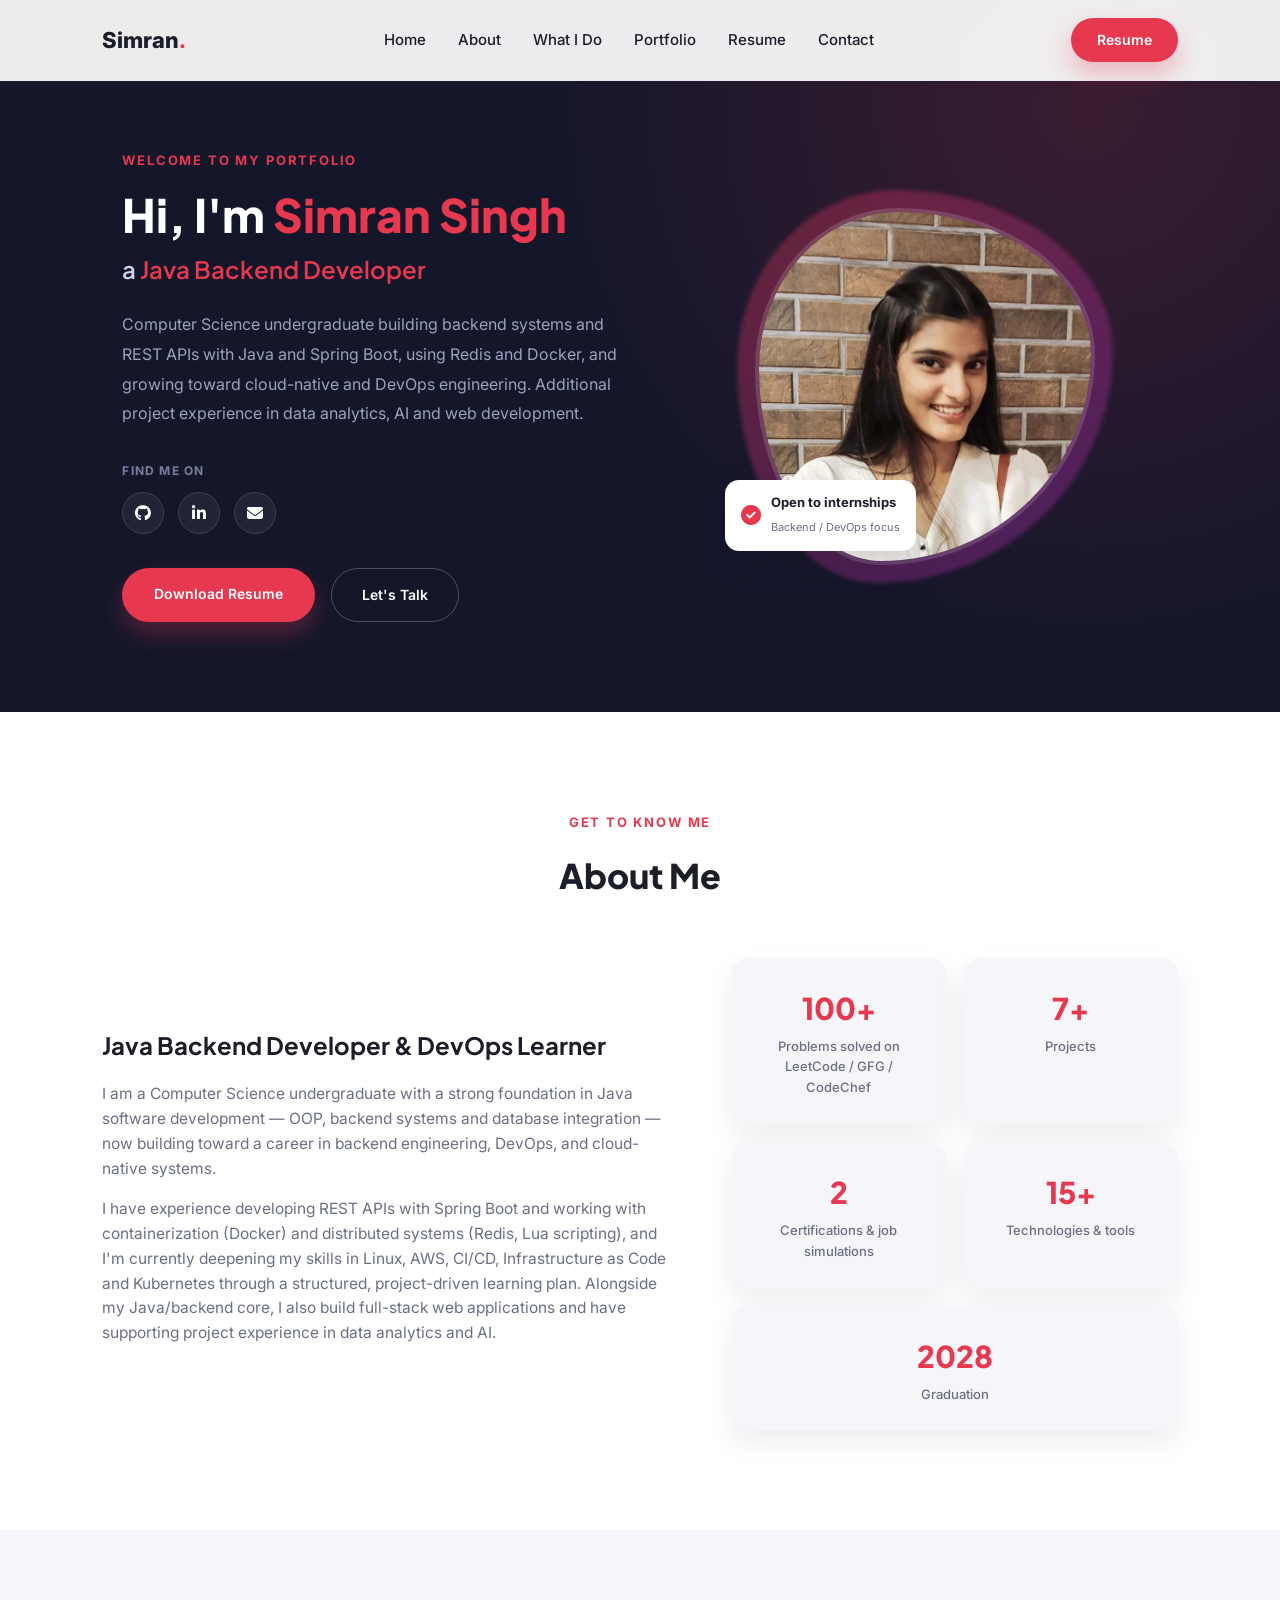
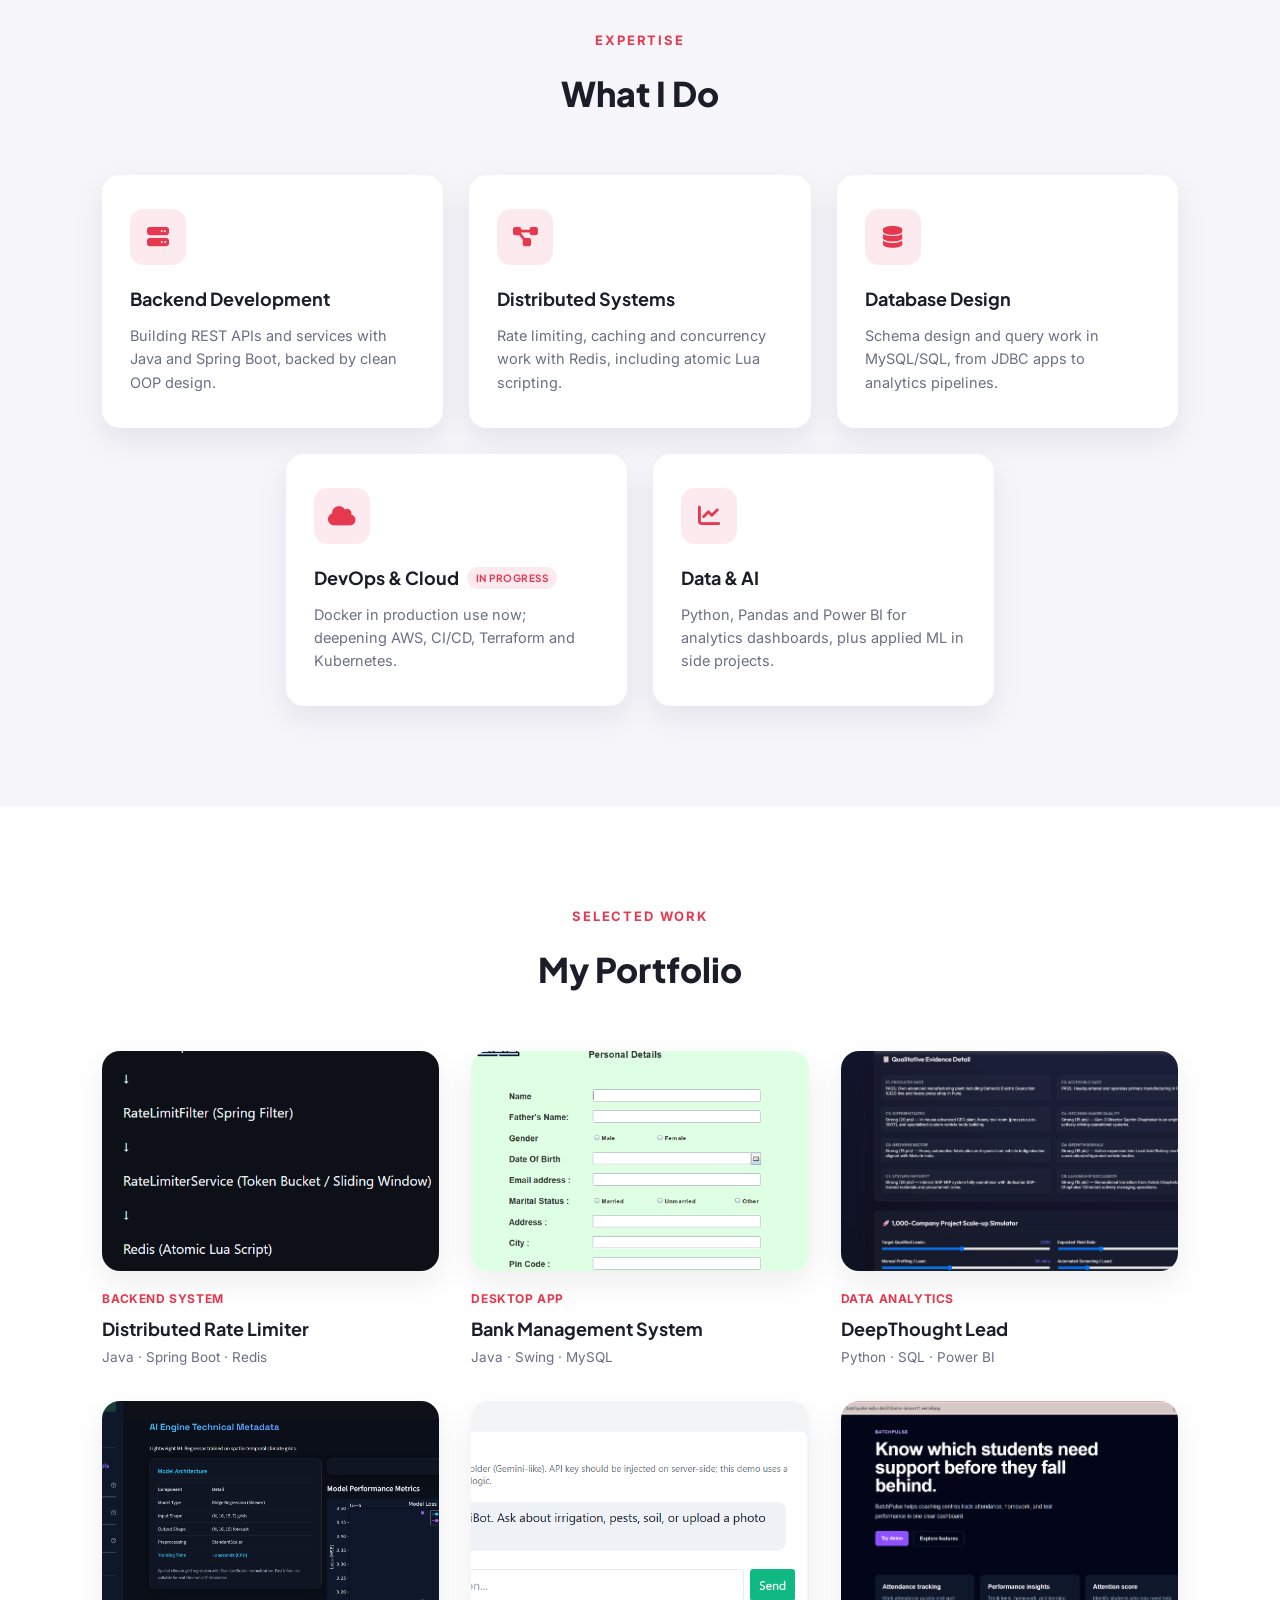
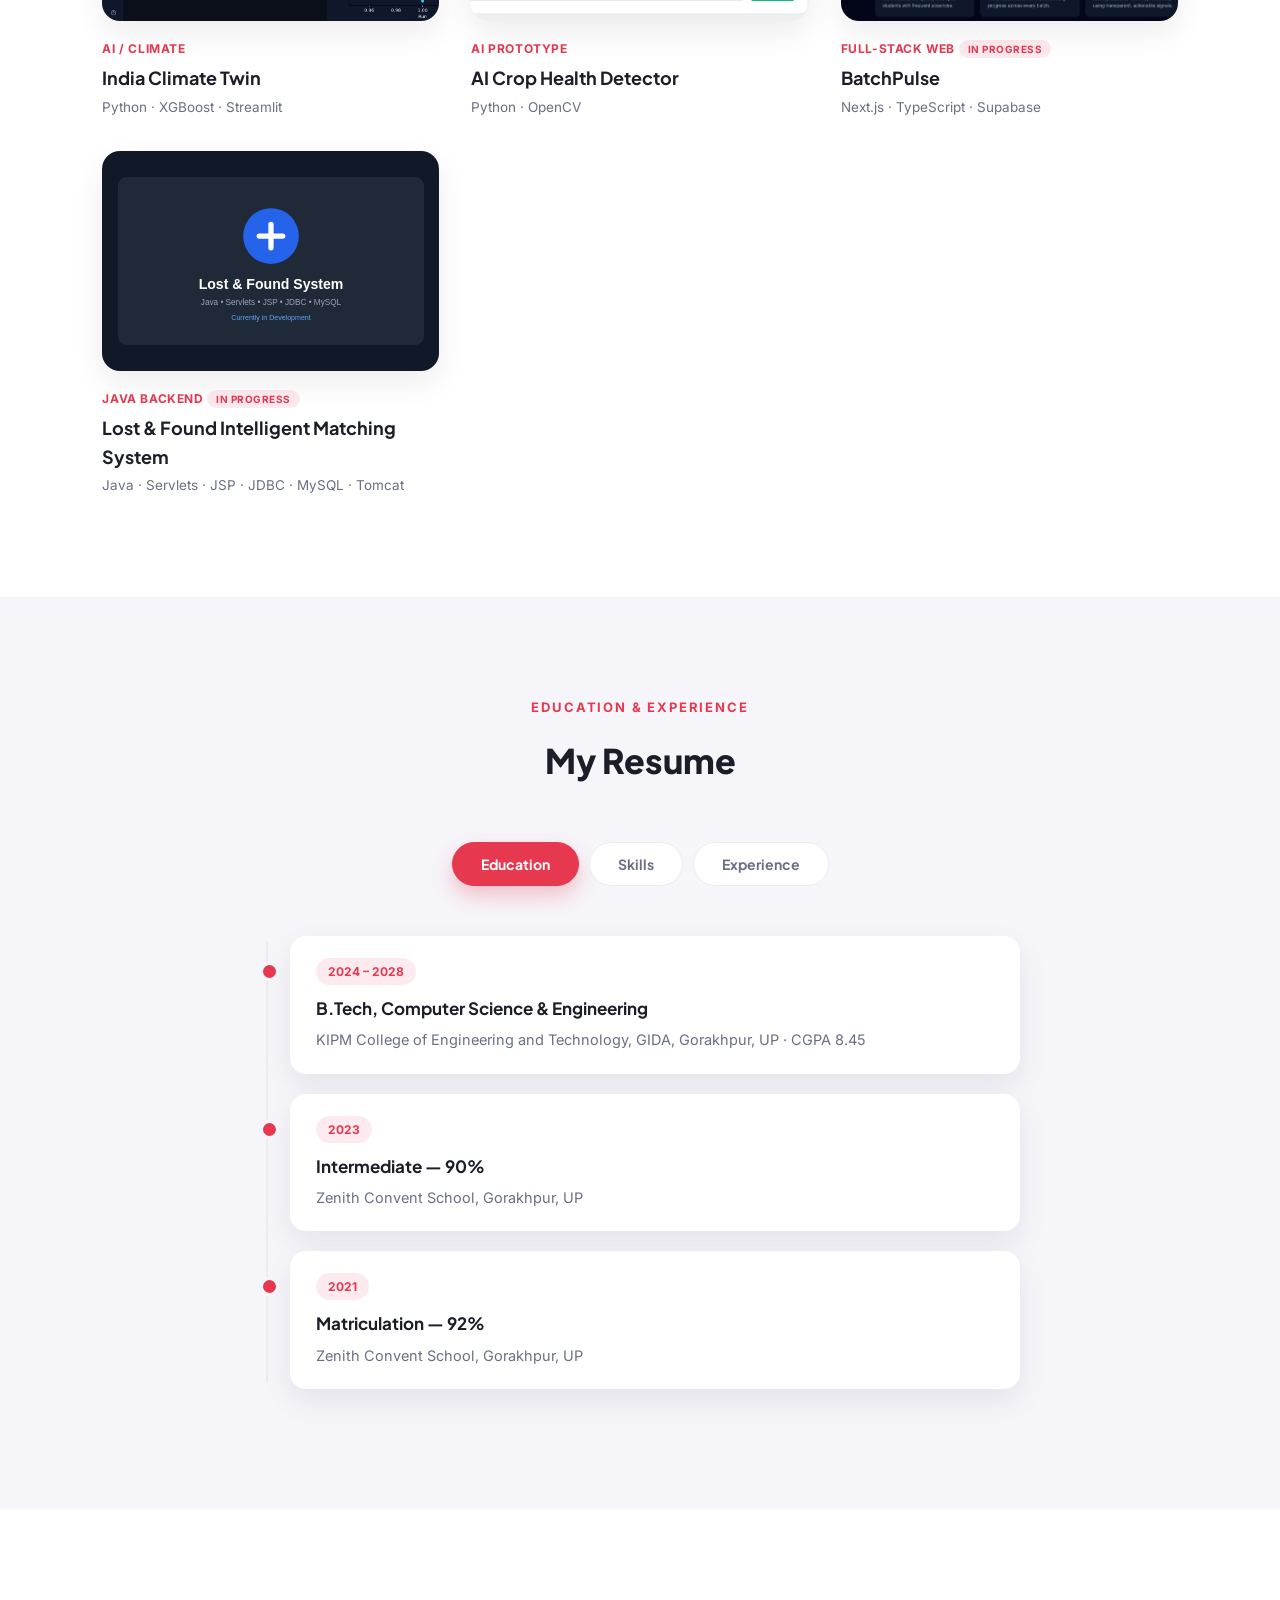
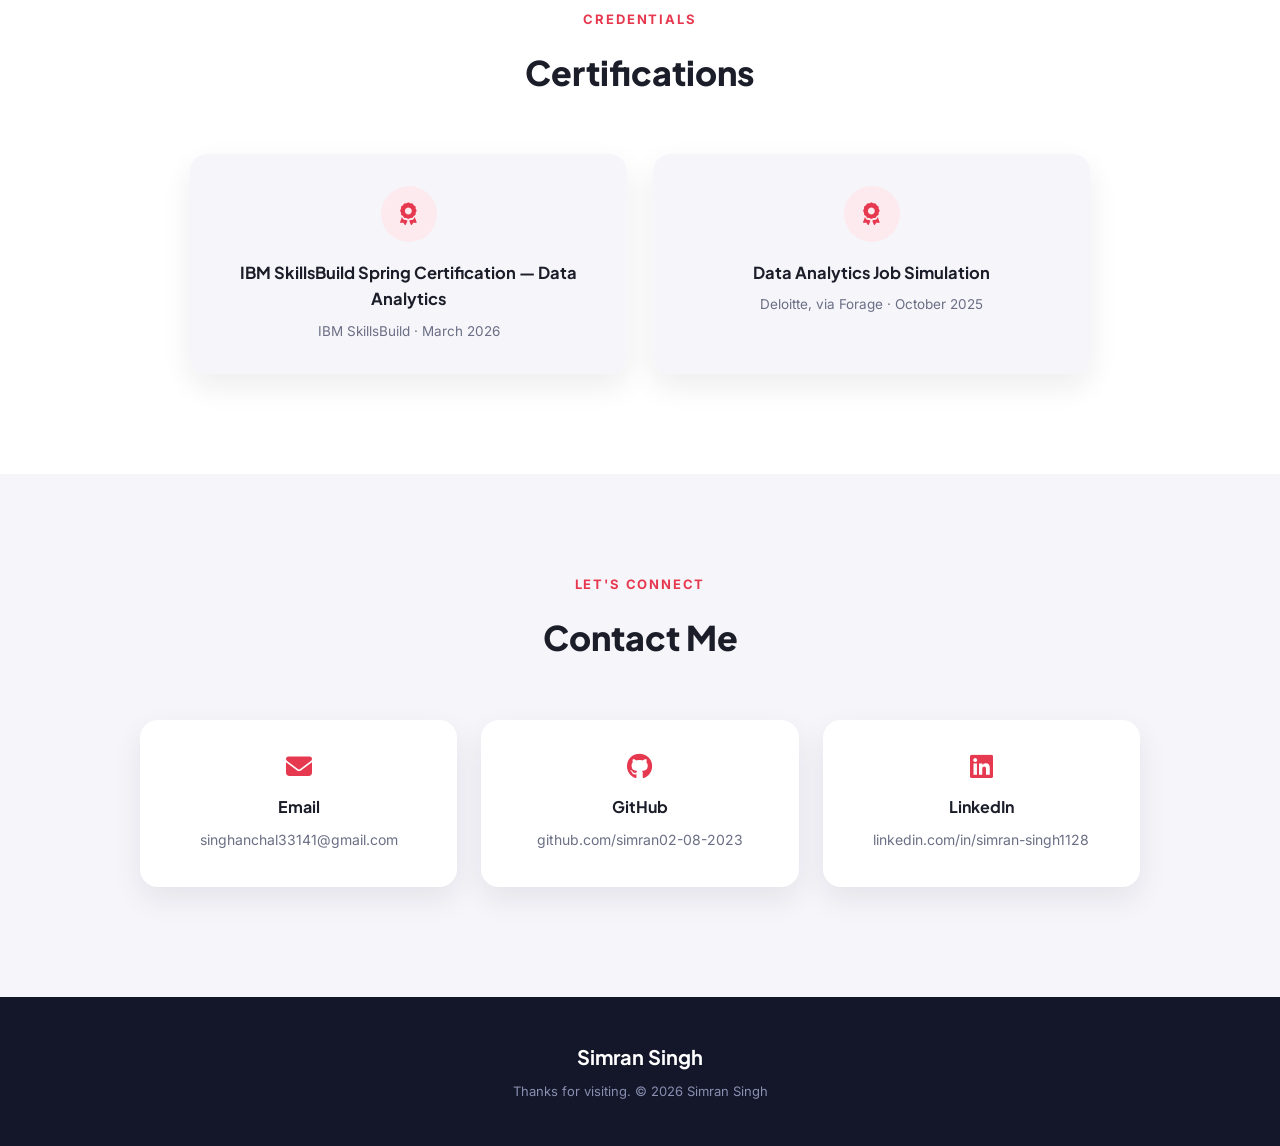
==== commit 8ab67e6e: "Initial commit: portfolio website" ====
--- a/index.html
+++ b/index.html
@@ -1,668 +1,392 @@
 <!DOCTYPE html>
 <html lang="en">
-
 <head>
-
- <meta charset="UTF-8">
-
- <meta name="viewport" content="width=device-width, initial-scale=1.0">
-
- <title>Simran Singh | Portfolio</title>
-
- <!-- CSS -->
-
- <link rel="stylesheet" href="style.css">
-
- <!-- Google Fonts -->
-
- <link href="https://fonts.googleapis.com/css2?family=IBM+Plex+Mono:wght@400;500;600;700&family=IBM+Plex+Sans:wght@400;500;600&display=swap"
-        rel="stylesheet">
-
- <!-- Font Awesome -->
-
- <link rel="stylesheet"
-        href="https://cdnjs.cloudflare.com/ajax/libs/font-awesome/6.6.0/css/all.min.css">
-
+<meta charset="UTF-8">
+<meta name="viewport" content="width=device-width, initial-scale=1.0">
+<meta name="description" content="Simran Singh, Computer Science undergraduate. Java and Spring Boot backend projects, Redis, Docker, and a growing focus on cloud and DevOps.">
+<meta name="theme-color" content="#14162A">
+<title>Simran Singh | Portfolio</title>
+<link rel="stylesheet" href="style.css">
+<link href="https://fonts.googleapis.com/css2?family=Plus+Jakarta+Sans:wght@500;600;700;800&family=Inter:wght@400;500;600&display=swap" rel="stylesheet">
+<link rel="stylesheet" href="https://cdnjs.cloudflare.com/ajax/libs/font-awesome/6.6.0/css/all.min.css">
 </head>
-
 <body>
- <!-- Scroll Progress Bar -->
-<div id="progress-bar"></div>
-
- <!-- ================= NAVBAR ================= -->
-
- <nav>
-
- <div class="logo">
-        [ SS ]
- </div>
-
- <div class="menu-toggle" id="menu-toggle">
- <i class="fas fa-bars"></i>
- </div>
-
- <ul id="nav-links">
-
- <li><a href="#">Home</a></li>
-
- <li><a href="#about">About</a></li>
-
- <li><a href="#skills">Skills</a></li>
-
- <li><a href="#projects">Projects</a></li>
-
- <li><a href="#contact">Contact</a></li>
-
- </ul>
-
+
+<!-- ================= NAVBAR ================= -->
+<nav>
+  <div class="logo">Simran<span>.</span></div>
+  <div class="menu-toggle" id="menu-toggle" role="button" tabindex="0" aria-label="Toggle navigation menu" aria-expanded="false"><i class="fas fa-bars"></i></div>
+  <ul id="nav-links">
+    <li><a href="#">Home</a></li>
+    <li><a href="#about">About</a></li>
+    <li><a href="#what-i-do">What I Do</a></li>
+    <li><a href="#portfolio">Portfolio</a></li>
+    <li><a href="#resume">Resume</a></li>
+    <li><a href="#contact">Contact</a></li>
+  </ul>
+  <a href="assets/resume.pdf" class="btn nav-cta">Resume</a>
 </nav>
 
- <!-- ================= HERO ================= -->
-
- <section class="hero">
-
- <div class="left">
-
- <h3>Backend & Systems Engineering</h3>
-
- <h1>Simran Singh</h1>
-
- <h2 id="typing"></h2>
-
- <p>
-
-                Building backend systems and REST APIs with Java and
-Spring Boot, working with Redis and Docker, and growing
-into cloud-native / DevOps engineering — with additional
-experience in full-stack web development (Next.js,
-TypeScript, Supabase) and AI-powered solutions.
-
- </p>
-
- <div class="buttons">
-
- <a href="assets/resume.pdf" class="btn">
-
-                    Download Resume
-
- </a>
-
- <a href="https://github.com/simran02-08-2023"
-
-                    target="_blank"
-
-                    class="btn2">
-
-                    GitHub
-
- </a>
-
- <a href="https://www.linkedin.com/in/simran-singh-2b9a10197/"
-
-                    target="_blank"
-
-                    class="btn2">
-
-                    LinkedIn
-
- </a>
-
- </div>
-
- <div class="meta-strip">
-
- <div class="meta-item"><span class="meta-label">Stack</span><span class="meta-value">Java · Spring Boot · Redis</span></div>
-
- <div class="meta-item"><span class="meta-label">Focus</span><span class="meta-value">Backend &amp; DevOps</span></div>
-
- <div class="meta-item"><span class="meta-label">Status</span><span class="meta-value">Open to internships</span></div>
-
- </div>
-
- </div>
-
- <div class="right">
-
- <img src="assets/profile.png" alt="Simran Singh">
-
- </div>
-
- </section>
- <!-- ================= ABOUT ================= -->
-
- <section id="about" class="about">
-
- <div class="section-title">
-
- <h2>About Me</h2>
-
- <p>Who I Am</p>
-
- </div>
-
- <div class="about-container">
-
- <div class="about-text">
-
- <h3>Aspiring Java Developer & DevOps Engineer</h3>
-
- <p>
-
-I am a Computer Science undergraduate with a strong
-foundation in Java software development — OOP, backend
-systems and database integration — now building toward
-a career in DevOps and cloud-native engineering.
-
-I have experience developing REST APIs with Spring Boot
-and working with containerization (Docker) and distributed
-systems (Redis, Lua scripting), and I'm currently deepening
-my skills in Linux, AWS, CI/CD, Infrastructure as Code and
-Kubernetes through a structured, project-driven learning plan.
-
-</p>
-
-<p>
-
-Alongside my Java/backend core, I also build full-stack
-web applications (Next.js, TypeScript, Supabase) and have
-supporting project experience in data analytics and AI.
-
-Currently, I am looking for a Software Development internship
-where I can learn from experienced engineers and contribute
-to real-world Java and DevOps-oriented work.
-
-</p>
-
- </div>
-
- <div class="stats">
-
- <div class="stat-row">
-
- <span class="stat-num">6+</span><span class="stat-label">Projects</span>
-
- </div>
-
- <div class="stat-row">
-
- <span class="stat-num">2</span><span class="stat-label">Certifications</span>
-
- </div>
-
- <div class="stat-row">
-
- <span class="stat-num">15+</span><span class="stat-label">Technologies</span>
-
- </div>
-
- <div class="stat-row">
-
- <span class="stat-num">2028</span><span class="stat-label">Graduation</span>
-
- </div>
-
- </div>
-
- </div>
-
- </section>
-
- <!-- ================= SKILLS ================= -->
-
- <section id="skills" class="skills">
-
- <div class="section-title">
-
- <h2>Skills</h2>
-
- <p>Technologies I Use</p>
-
- </div>
-
- <div class="skills-groups">
-
- <div class="skill-group">
-
- <h4>Core</h4>
-
- <div class="skills-grid">
-
- <div class="skill">Java</div><div class="skill">OOP</div><div class="skill">Data Structures &amp; Algorithms</div><div class="skill">SQL</div>
-
- </div>
-
- </div>
-
- <div class="skill-group">
-
- <h4>Backend &amp; Systems</h4>
-
- <div class="skills-grid">
-
- <div class="skill">Spring Boot</div><div class="skill">JDBC</div><div class="skill">REST APIs</div><div class="skill">MySQL</div><div class="skill">Docker</div><div class="skill">Redis</div><div class="skill">Linux</div>
-
- </div>
-
- </div>
-
- <div class="skill-group">
-
- <h4>DevOps <span class="tag-wip">in progress</span></h4>
-
- <div class="skills-grid">
-
- <div class="skill">AWS</div><div class="skill">CI/CD</div><div class="skill">Terraform</div><div class="skill">Kubernetes</div>
-
- </div>
-
- </div>
-
- <div class="skill-group">
-
- <h4>Data, AI &amp; Web</h4>
-
- <div class="skills-grid">
-
- <div class="skill">Python</div><div class="skill">Power BI</div><div class="skill">Pandas</div><div class="skill">NumPy</div><div class="skill">Streamlit</div><div class="skill">HTML5</div><div class="skill">CSS3</div><div class="skill">JavaScript</div>
-
- </div>
-
- </div>
-
- <div class="skill-group">
-
- <h4>Tools</h4>
-
- <div class="skills-grid">
-
- <div class="skill">Git</div><div class="skill">GitHub</div>
-
- </div>
-
- </div>
-
- </div>
-
- </section>
-
- <!-- ================= PLACEHOLDER ================= -->
-
- <!-- ================= FEATURED PROJECTS ================= -->
-
-<section id="projects" class="projects">
-
- <div class="section-title">
-
- <h2>Featured Projects</h2>
-
- <p>Projects I've Built</p>
-
- </div>
-
- <div class="project-grid">
-
- <!-- Rate Limiter (flagship, per resume) -->
-
- <div class="project-card">
-
- <img src="images/rate-limiter/architecture.png" alt="Distributed Rate Limiter">
-
- <div class="project-content">
-
- <h3>Distributed Rate Limiter</h3>
-
- <p class="project-meta">Java · Spring Boot · Redis</p>
-
- <p>
-            A production-grade distributed rate limiter built using Java,
-            Spring Boot and Redis implementing Token Bucket and Sliding
-            Window algorithms with atomic Lua scripts.
- </p>
-
- <div class="project-buttons">
-
- <a href="rate-limiter.html" class="btn">
-                View Project
- </a>
-
- <a href="https://github.com/simran02-08-2023/distributed-rate-limiter"
-               target="_blank"
-               class="btn2">
-
- <i class="fab fa-github"></i>
-
-                GitHub
-
- </a>
-
- </div>
-
- </div>
-
+<!-- ================= HERO ================= -->
+<section class="hero">
+  <div class="hero-inner">
+    <div class="left">
+      <p class="eyebrow">Welcome to my portfolio</p>
+      <h1>Hi, I'm <span class="accent">Simran Singh</span></h1>
+      <h2>a <span id="typing"></span></h2>
+      <p class="hero-desc">
+        Computer Science undergraduate building backend systems and REST APIs with
+        Java and Spring Boot, using Redis and Docker, and growing toward cloud-native
+        and DevOps engineering. Additional project experience in data analytics, AI and web development.
+      </p>
+
+      <div class="social-row">
+        <p>Find me on</p>
+        <div class="social-icons">
+          <a href="https://github.com/simran02-08-2023" target="_blank" rel="noopener noreferrer" aria-label="GitHub profile"><i class="fab fa-github"></i></a>
+          <a href="https://www.linkedin.com/in/simran-singh1128/" target="_blank" rel="noopener noreferrer" aria-label="LinkedIn profile"><i class="fab fa-linkedin-in"></i></a>
+          <a href="mailto:singhanchal33141@gmail.com" aria-label="Send an email"><i class="fas fa-envelope"></i></a>
+        </div>
+      </div>
+
+      <div class="buttons">
+        <a href="assets/resume.pdf" class="btn">Download Resume</a>
+        <a href="#contact" class="btn2">Let's Talk</a>
+      </div>
+    </div>
+
+    <div class="right">
+      <div class="photo-blob">
+        <div class="blob-shape"></div>
+        <img src="assets/profile.png" alt="Simran Singh">
+        <div class="floating-badge">
+          <i class="fas fa-circle-check"></i>
+          <div><strong>Open to internships</strong><span>Backend / DevOps focus</span></div>
+        </div>
+      </div>
+    </div>
+  </div>
+</section>
+
+<!-- ================= ABOUT / QUICK FACTS ================= -->
+<section id="about" class="about">
+  <div class="section-title">
+    <p class="eyebrow">Get to know me</p>
+    <h2>About Me</h2>
+  </div>
+
+  <div class="about-container">
+    <div class="about-text">
+      <h3>Java Backend Developer &amp; DevOps Learner</h3>
+      <p>
+        I am a Computer Science undergraduate with a strong foundation in Java
+        software development — OOP, backend systems and database integration —
+        now building toward a career in backend engineering, DevOps, and cloud-native systems.
+      </p>
+      <p>
+        I have experience developing REST APIs with Spring Boot and working with
+        containerization (Docker) and distributed systems (Redis, Lua scripting),
+        and I'm currently deepening my skills in Linux, AWS, CI/CD, Infrastructure
+        as Code and Kubernetes through a structured, project-driven learning plan.
+        Alongside my Java/backend core, I also build full-stack web applications
+        and have supporting project experience in data analytics and AI.
+      </p>
+    </div>
+
+    <div class="stats">
+      <div class="stat-card"><h1>100+</h1><p>Problems solved on LeetCode / GFG / CodeChef</p></div>
+      <div class="stat-card"><h1>7+</h1><p>Projects</p></div>
+      <div class="stat-card"><h1>2</h1><p>Certifications &amp; job simulations</p></div>
+      <div class="stat-card"><h1>15+</h1><p>Technologies &amp; tools</p></div>
+      <div class="stat-card"><h1>2028</h1><p>Graduation</p></div>
+    </div>
+  </div>
+</section>
+
+<!-- ================= WHAT I DO ================= -->
+<section id="what-i-do" class="what-i-do">
+  <div class="section-title">
+    <p class="eyebrow">Expertise</p>
+    <h2>What I Do</h2>
+  </div>
+
+  <div class="service-grid">
+    <div class="service-card">
+      <div class="service-icon"><i class="fas fa-server"></i></div>
+      <h3>Backend Development</h3>
+      <p>Building REST APIs and services with Java and Spring Boot, backed by clean OOP design.</p>
+    </div>
+    <div class="service-card">
+      <div class="service-icon"><i class="fas fa-diagram-project"></i></div>
+      <h3>Distributed Systems</h3>
+      <p>Rate limiting, caching and concurrency work with Redis, including atomic Lua scripting.</p>
+    </div>
+    <div class="service-card">
+      <div class="service-icon"><i class="fas fa-database"></i></div>
+      <h3>Database Design</h3>
+      <p>Schema design and query work in MySQL/SQL, from JDBC apps to analytics pipelines.</p>
+    </div>
+    <div class="service-card">
+      <div class="service-icon"><i class="fas fa-cloud"></i></div>
+      <h3>DevOps &amp; Cloud <span class="tag-wip">in progress</span></h3>
+      <p>Docker in production use now; deepening AWS, CI/CD, Terraform and Kubernetes.</p>
+    </div>
+    <div class="service-card">
+      <div class="service-icon"><i class="fas fa-chart-line"></i></div>
+      <h3>Data &amp; AI</h3>
+      <p>Python, Pandas and Power BI for analytics dashboards, plus applied ML in side projects.</p>
+    </div>
+  </div>
+</section>
+
+<!-- ================= PORTFOLIO ================= -->
+<section id="portfolio" class="portfolio">
+  <div class="section-title">
+    <p class="eyebrow">Selected work</p>
+    <h2>My Portfolio</h2>
+  </div>
+
+  <div class="portfolio-grid">
+
+    <div class="portfolio-card">
+      <div class="portfolio-img">
+        <img src="images/rate-limiter/architecture.png" alt="Distributed Rate Limiter">
+        <div class="portfolio-overlay">
+          <a href="rate-limiter.html" class="overlay-btn"><i class="fas fa-arrow-up-right-from-square"></i></a>
+        </div>
+      </div>
+      <p class="portfolio-cat">Backend System</p>
+      <h3><a href="rate-limiter.html">Distributed Rate Limiter</a></h3>
+      <p class="portfolio-stack">Java · Spring Boot · Redis</p>
+    </div>
+
+    <div class="portfolio-card">
+      <div class="portfolio-img">
+        <img loading="lazy" src="images/bank/bank1.png" alt="Bank Management System">
+        <div class="portfolio-overlay">
+          <a href="bank.html" class="overlay-btn"><i class="fas fa-arrow-up-right-from-square"></i></a>
+        </div>
+      </div>
+      <p class="portfolio-cat">Desktop App</p>
+      <h3><a href="bank.html">Bank Management System</a></h3>
+      <p class="portfolio-stack">Java · Swing · MySQL</p>
+    </div>
+
+    <div class="portfolio-card">
+      <div class="portfolio-img">
+        <img loading="lazy" src="images/deepthought/deepthought1.png" alt="DeepThought Lead">
+        <div class="portfolio-overlay">
+          <a href="deepthought.html" class="overlay-btn"><i class="fas fa-arrow-up-right-from-square"></i></a>
+        </div>
+      </div>
+      <p class="portfolio-cat">Data Analytics</p>
+      <h3><a href="deepthought.html">DeepThought Lead</a></h3>
+      <p class="portfolio-stack">Python · SQL · Power BI</p>
+    </div>
+
+    <div class="portfolio-card">
+      <div class="portfolio-img">
+        <img loading="lazy" src="images/climate/climate1.png" alt="India Climate Twin">
+        <div class="portfolio-overlay">
+          <a href="climate.html" class="overlay-btn"><i class="fas fa-arrow-up-right-from-square"></i></a>
+        </div>
+      </div>
+      <p class="portfolio-cat">AI / Climate</p>
+      <h3><a href="climate.html">India Climate Twin</a></h3>
+      <p class="portfolio-stack">Python · XGBoost · Streamlit</p>
+    </div>
+
+    <div class="portfolio-card">
+      <div class="portfolio-img">
+        <img loading="lazy" src="images/crop/crop1.png" alt="AI Crop Health Detector">
+        <div class="portfolio-overlay">
+          <a href="crop.html" class="overlay-btn"><i class="fas fa-arrow-up-right-from-square"></i></a>
+        </div>
+      </div>
+      <p class="portfolio-cat">AI Prototype</p>
+      <h3><a href="crop.html">AI Crop Health Detector</a></h3>
+      <p class="portfolio-stack">Python · OpenCV</p>
+    </div>
+
+    <div class="portfolio-card">
+      <div class="portfolio-img">
+        <img loading="lazy" src="images/batchpulse/batchpulse1.png" alt="BatchPulse">
+        <div class="portfolio-overlay">
+          <a href="batchpulse.html" class="overlay-btn"><i class="fas fa-arrow-up-right-from-square"></i></a>
+        </div>
+      </div>
+      <p class="portfolio-cat">Full-Stack Web <span class="tag-wip">in progress</span></p>
+      <h3><a href="batchpulse.html">BatchPulse</a></h3>
+      <p class="portfolio-stack">Next.js · TypeScript · Supabase</p>
+    </div>
+
+    <div class="portfolio-card">
+      <div class="portfolio-img">
+        <img loading="lazy" src="images/lost-found/lost-found.svg" alt="Lost &amp; Found Intelligent Matching System">
+        <div class="portfolio-overlay">
+          <a href="lost-found.html" class="overlay-btn"><i class="fas fa-arrow-up-right-from-square"></i></a>
+        </div>
+      </div>
+      <p class="portfolio-cat">Java Backend <span class="tag-wip">in progress</span></p>
+      <h3><a href="lost-found.html">Lost &amp; Found Intelligent Matching System</a></h3>
+      <p class="portfolio-stack">Java · Servlets · JSP · JDBC · MySQL · Tomcat</p>
+    </div>
+
+  </div>
+</section>
+
+<!-- ================= RESUME ================= -->
+<section id="resume" class="resume">
+  <div class="section-title">
+    <p class="eyebrow">Education &amp; experience</p>
+    <h2>My Resume</h2>
+  </div>
+
+  <div class="resume-tabs">
+    <button class="tab-btn active" data-tab="education">Education</button>
+    <button class="tab-btn" data-tab="skills">Skills</button>
+    <button class="tab-btn" data-tab="experience">Experience</button>
+  </div>
+
+  <div class="tab-panel active" id="tab-education">
+    <div class="timeline">
+      <div class="timeline-item">
+        <span class="timeline-date">2024 – 2028</span>
+        <h3>B.Tech, Computer Science &amp; Engineering</h3>
+        <p>KIPM College of Engineering and Technology, GIDA, Gorakhpur, UP · CGPA 8.45</p>
+      </div>
+      <div class="timeline-item">
+        <span class="timeline-date">2023</span>
+        <h3>Intermediate — 90%</h3>
+        <p>Zenith Convent School, Gorakhpur, UP</p>
+      </div>
+      <div class="timeline-item">
+        <span class="timeline-date">2021</span>
+        <h3>Matriculation — 92%</h3>
+        <p>Zenith Convent School, Gorakhpur, UP</p>
+      </div>
+    </div>
+  </div>
+
+  <div class="tab-panel" id="tab-skills">
+    <div class="skills-groups">
+      <div class="skill-group">
+        <h4>Core</h4>
+        <div class="skills-grid">
+          <div class="skill">Java</div><div class="skill">OOP</div><div class="skill">Data Structures &amp; Algorithms</div><div class="skill">SQL</div>
+        </div>
+      </div>
+      <div class="skill-group">
+        <h4>Backend &amp; Systems</h4>
+        <div class="skills-grid">
+          <div class="skill">Spring Boot</div><div class="skill">JDBC</div><div class="skill">REST APIs</div><div class="skill">MySQL</div><div class="skill">Docker</div><div class="skill">Redis</div><div class="skill">Linux</div>
+        </div>
+      </div>
+      <div class="skill-group">
+        <h4>DevOps <span class="tag-wip">in progress</span></h4>
+        <div class="skills-grid">
+          <div class="skill">AWS</div><div class="skill">CI/CD</div><div class="skill">Terraform</div><div class="skill">Kubernetes</div>
+        </div>
+      </div>
+      <div class="skill-group">
+        <h4>Data, AI &amp; Web</h4>
+        <div class="skills-grid">
+          <div class="skill">Python</div><div class="skill">Power BI</div><div class="skill">Pandas</div><div class="skill">NumPy</div><div class="skill">Streamlit</div><div class="skill">HTML5</div><div class="skill">CSS3</div><div class="skill">JavaScript</div>
+        </div>
+      </div>
+      <div class="skill-group">
+        <h4>Tools</h4>
+        <div class="skills-grid">
+          <div class="skill">Git</div><div class="skill">GitHub</div>
+        </div>
+      </div>
+    </div>
+  </div>
+
+  <div class="tab-panel" id="tab-experience">
+    <div class="timeline">
+      <div class="timeline-item">
+        <span class="timeline-date">2026</span>
+        <h3>Internship Trial Assignment — Digital Heroes</h3>
+        <p>Built BatchPulse, a full-stack tuition management app, as part of the internship trial assignments.</p>
+      </div>
+      <div class="timeline-item">
+        <span class="timeline-date">2026</span>
+        <h3>ISRO Bharatiya Antariksh Hackathon — Team NexaCore</h3>
+        <p>Built an AI-powered Digital Twin of India's Climate (PS-5) in a three-person team,
+           using XGBoost with Optimal Interpolation, a Streamlit dashboard and a ConvLSTM deep-learning layer.</p>
+      </div>
+      <div class="timeline-item">
+        <span class="timeline-date">Ongoing</span>
+        <h3>Independent Projects</h3>
+        <p>Distributed Rate Limiter, Bank Management System and Lost &amp; Found System,
+           along with other self-directed builds documented on GitHub.</p>
+      </div>
+    </div>
+  </div>
+</section>
+
+<!-- ================= CERTIFICATIONS ================= -->
+<section id="certifications" class="certifications">
+  <div class="section-title">
+    <p class="eyebrow">Credentials</p>
+    <h2>Certifications</h2>
+  </div>
+
+  <div class="cert-grid">
+    <div class="cert-card">
+      <div class="cert-icon"><i class="fas fa-award"></i></div>
+      <h3>IBM SkillsBuild Spring Certification — Data Analytics</h3>
+      <p>IBM SkillsBuild · March 2026</p>
+    </div>
+    <div class="cert-card">
+      <div class="cert-icon"><i class="fas fa-award"></i></div>
+      <h3>Data Analytics Job Simulation</h3>
+      <p>Deloitte, via Forage · October 2025</p>
+    </div>
+  </div>
+</section>
+
+<!-- ================= CONTACT ================= -->
+<section id="contact" class="contact">
+  <div class="section-title">
+    <p class="eyebrow">Let's connect</p>
+    <h2>Contact Me</h2>
+  </div>
+
+  <div class="contact-container">
+    <div class="contact-card">
+      <i class="fas fa-envelope"></i>
+      <h3>Email</h3>
+      <a href="mailto:singhanchal33141@gmail.com">singhanchal33141@gmail.com</a>
+    </div>
+    <div class="contact-card">
+      <i class="fab fa-github"></i>
+      <h3>GitHub</h3>
+      <a href="https://github.com/simran02-08-2023" target="_blank" rel="noopener noreferrer">github.com/simran02-08-2023</a>
+    </div>
+    <div class="contact-card">
+      <i class="fab fa-linkedin"></i>
+      <h3>LinkedIn</h3>
+      <a href="https://www.linkedin.com/in/simran-singh1128/" target="_blank" rel="noopener noreferrer">linkedin.com/in/simran-singh1128</a>
+    </div>
+  </div>
+</section>
+
+<!-- ================= FOOTER ================= -->
+<footer class="footer">
+  <h2>Simran Singh</h2>
+  <p>Thanks for visiting. &copy; 2026 Simran Singh</p>
+</footer>
+
+<!-- ================= IMAGE LIGHTBOX ================= -->
+<div id="lightbox">
+  <span id="closeLightbox">&times;</span>
+  <img id="lightboxImg" alt="Project Preview">
 </div>
 
- <!-- Bank -->
-
- <div class="project-card">
-
- <img src="images/bank/bank1.png">
-
- <div class="project-content">
-
- <h3>Bank Management System</h3>
-
- <p class="project-meta">Java · Swing · MySQL</p>
-
- <p>
-                    Desktop banking software built using
-                    Java Swing and MySQL.
- </p>
-
- <div class="project-buttons">
-
-<a href="bank.html" class="btn">
-View Project
-</a>
-
-<a href="https://github.com/simran02-08-2023/Bank-Management-System"
-target="_blank"
-class="btn2">
-
-<i class="fab fa-github"></i>
-
-GitHub
-
-</a>
-
-</div>
-
- </div>
-
- </div>
-
- <!-- Personal Portfolio (this site) -->
-
- <div class="project-card">
-
- <img src="assets/profile.png" alt="Personal Portfolio Website">
-
- <div class="project-content">
-
- <h3>Personal Portfolio Website</h3>
-
- <p class="project-meta">HTML5 · CSS3 · JavaScript</p>
-
- <p>
-                    A fully responsive, multi-page portfolio built from
-                    scratch with vanilla HTML5, CSS3 and JavaScript — no
-                    frameworks — featuring scroll reveal animations, a
-                    typing hero effect, and an image lightbox gallery.
- </p>
-
- <div class="project-buttons">
-
-<a href="https://github.com/simran02-08-2023/Simran-Portfolio"
-target="_blank"
-class="btn2">
-
-<i class="fab fa-github"></i>
-GitHub
-
-</a>
-
-</div>
-
- </div>
-
- </div>
-
- <!-- DeepThought -->
-
- <div class="project-card">
-
- <img src="images/deepthought/deepthought1.png">
-
- <div class="project-content">
-
- <h3>DeepThought Lead</h3>
-
- <p class="project-meta">Python · SQL · Power BI</p>
-
- <p>
-                    Interactive lead analytics dashboard with
-                    business intelligence visualizations.
- </p>
-
- <div class="project-buttons">
-
-<a href="deepthought.html" class="btn">
-View Project
-</a>
-
-<a href="https://github.com/simran02-08-2023/deepthought-lead-gen-sa1"
-target="_blank"
-class="btn2">
-
-<i class="fab fa-github"></i>
-
-GitHub
-
-</a>
-
-</div>
-
- </div>
-
- </div>
-
- <!-- Climate (additional, per resume) -->
-
- <div class="project-card">
-
- <img src="images/climate/climate1.png" alt="India Climate Twin">
-
- <div class="project-content">
-
- <h3>India Climate Twin</h3>
-
- <p class="project-meta">Python · XGBoost · Streamlit</p>
-
- <p>
-                    AI-powered climate intelligence platform with
-                    interactive visualization and weather analytics.
- </p>
-
- <div class="project-buttons">
-
-<a href="climate.html" class="btn">
-View Project
-</a>
-
-<a href="https://github.com/simran02-08-2023/nexacore-climate-twin"
-target="_blank"
-class="btn2">
-
-<i class="fab fa-github"></i>
-GitHub
-
-</a>
-
-</div>
-
- </div>
-
- </div>
-
- <!-- Crop (additional, per resume) -->
-
- <div class="project-card">
-
- <img src="images/crop/crop1.png" alt="AI Crop">
-
- <div class="project-content">
-
- <h3>AI Crop Health Detector</h3>
-
- <p class="project-meta">Python · OpenCV</p>
-
- <p>
-                    AI system that detects crop diseases and
-                    provides intelligent recommendations.
- </p>
-
- <div class="project-buttons">
-
-<a href="crop.html" class="btn">
-View Project
-</a>
-
-<a href="https://github.com/simran02-08-2023/Agri-Tech_Prototype"
-target="_blank"
-class="btn2">
-
-<i class="fab fa-github"></i>
-
-GitHub
-
-</a>
-
-</div>
-
- </div>
-
- </div>
-
- <!-- BatchPulse (not yet on resume — kept lower/marked WIP) -->
-
- <div class="project-card">
-
- <img src="images/batchpulse/batchpulse1.png" alt="AAS BatchPulse">
-
- <div class="project-content">
-
- <h3>BatchPulse <span class="tag-wip">in progress</span></h3>
-
- <p class="project-meta">Next.js · TypeScript · Supabase</p>
-
- <p>
-            A modern full-stack tuition and batch management platform
-            built using Next.js, TypeScript, Tailwind CSS, and Supabase.
-            Designed to simplify student, batch, attendance, and institute
-            management. (Not yet listed on resume — in active development.)
- </p>
-
- <div class="project-buttons">
-
- <a href="batchpulse.html" class="btn">
-                View Project
- </a>
-
- <a href="https://github.com/simran02-08-2023/batchpulse"
-               target="_blank"
-               class="btn2">
-
- <i class="fab fa-github"></i>
-
-                GitHub
-
- </a>
-
- </div>
-
- </div>
-
-</div>
-
- </div>
-
-</section>
- <!-- ================= CONTACT ================= -->
-
-<section id="contact" class="contact">
-
-<div class="section-title">
-
-<h2>Contact Me</h2>
-
-<p>Let's Connect</p>
-
-</div>
-
-<div class="contact-container">
-
-<div class="contact-card">
-
-<i class="fas fa-envelope"></i>
-
-<h3>Email</h3>
-
-<p>singhanchal33141@gmail.com</p>
-
-</div>
-
-<div class="contact-card">
-
-<i class="fab fa-github"></i>
-
-<h3>GitHub</h3>
-
-<a href="https://github.com/simran02-08-2023" target="_blank">
-
-github.com/simran02-08-2023
-
-</a>
-
-</div>
-
-<div class="contact-card">
-
-<i class="fab fa-linkedin"></i>
-
-<h3>LinkedIn</h3>
-
-<a href="https://www.linkedin.com/in/simran-singh-2b9a10197/" target="_blank">
-
-linkedin.com/in/simran-singh-2b9a10197
-
-</a>
-
-</div>
-
-</div>
-
-</section>
-
-<!-- ================= FOOTER ================= -->
-
-<footer class="footer">
-
-<h2>Simran Singh</h2>
-
-<p>
-
-© 2026 Simran Singh. All Rights Reserved.
-
-</p>
-
-</footer>
-<!-- ================= IMAGE LIGHTBOX ================= -->
-
-<div id="lightbox">
-
- <span id="closeLightbox">&times;</span>
-
- <img id="lightboxImg" alt="Project Preview">
-
-</div>
-
- <button id="topBtn">
-
-<i class="fas fa-arrow-up"></i>
-
-</button>
+<button id="topBtn"><i class="fas fa-arrow-up"></i></button>
 
 <script src="script.js"></script>
-
 </body>
-
 </html>
--- a/style.css
+++ b/style.css
@@ -1,1549 +1,1059 @@
 /* ==========================================================
-   SIMRAN SINGH PORTFOLIO
-   STYLE.CSS
+   SIMRAN SINGH — PORTFOLIO
+   Modern portfolio template style: dark hero, crimson accent,
+   card-shadow UI, rounded thumbnails, tabbed resume.
    ========================================================== */
 
-/* Google Font */
-
-@import url('https://fonts.googleapis.com/css2?family=Poppins:wght@300;400;500;600;700&display=swap');
-
-/* Reset */
-
-*{
-    margin:0;
-    padding:0;
-    box-sizing:border-box;
-    scroll-behavior:smooth;
-}
-
-html{
-    scroll-behavior:smooth;
-}
+@import url('https://fonts.googleapis.com/css2?family=Plus+Jakarta+Sans:wght@500;600;700;800&family=Inter:wght@400;500;600&display=swap');
+
+:root{
+    --bg:#FFFFFF;
+    --bg-alt:#F6F5FA;
+    --dark:#14162A;
+    --dark-2:#1C1F38;
+    --ink:#1B1D29;
+    --muted:#6B6F85;
+    --accent:#E63950;
+    --accent-dark:#C42542;
+    --accent-tint:#FDEAEE;
+    --line:#ECEBF2;
+    --shadow: 0 12px 30px rgba(20,22,42,.08);
+    --shadow-lg: 0 20px 45px rgba(20,22,42,.14);
+}
+
+*{ margin:0; padding:0; box-sizing:border-box; scroll-behavior:smooth; }
+html{ scroll-behavior:smooth; }
 
 body{
-
-    font-family:'Poppins',sans-serif;
-
-    background:#050816;
-
-    color:white;
-
+    font-family:'Inter', sans-serif;
+    background:var(--bg);
+    color:var(--ink);
     overflow-x:hidden;
-
-}
-
-/* Scrollbar */
-
-::-webkit-scrollbar{
-
-    width:10px;
-
-}
-
-::-webkit-scrollbar-track{
-
-    background:#050816;
-
-}
-
-::-webkit-scrollbar-thumb{
-
-    background:#38BDF8;
-
+    line-height:1.6;
+}
+
+h1,h2,h3,h4{ font-family:'Plus Jakarta Sans', sans-serif; }
+
+a{ color:inherit; text-decoration:none; }
+
+::-webkit-scrollbar{ width:9px; }
+::-webkit-scrollbar-track{ background:var(--bg-alt); }
+::-webkit-scrollbar-thumb{ background:var(--accent); border-radius:20px; }
+
+/* =========================
+   NAVBAR
+========================= */
+
+nav{
+    position:fixed;
+    top:0; left:0; width:100%;
+    padding:18px 8%;
+    display:flex;
+    justify-content:space-between;
+    align-items:center;
+    background:rgba(255,255,255,.92);
+    backdrop-filter:blur(10px);
+    z-index:999;
+    border-bottom:1px solid var(--line);
+}
+
+.logo{
+    font-size:22px;
+    font-weight:800;
+    color:var(--ink);
+}
+
+.logo span{ color:var(--accent); }
+
+nav ul{ display:flex; list-style:none; gap:32px; }
+
+nav a{
+    font-size:15px;
+    font-weight:500;
+    color:var(--ink);
+    transition:color .2s;
+}
+
+nav a:hover{ color:var(--accent); }
+
+.nav-cta{
+    padding:11px 26px !important;
+    border-radius:50px;
+    background:var(--accent);
+    color:#fff !important;
+    font-weight:600;
+    font-size:14px;
+    box-shadow:0 10px 20px rgba(230,57,80,.28);
+    transition:transform .2s, box-shadow .2s;
+}
+
+.nav-cta:hover{ transform:translateY(-3px); box-shadow:0 16px 28px rgba(230,57,80,.36); }
+
+.menu-toggle{ display:none; font-size:24px; cursor:pointer; color:var(--ink); min-width:24px; min-height:24px; line-height:1; }
+
+/* =========================
+   HERO
+========================= */
+
+.hero{
+    background:var(--dark);
+    background-image: radial-gradient(circle at 85% 15%, rgba(230,57,80,.18), transparent 45%);
+    padding:150px 0 90px;
+    overflow:hidden;
+}
+
+.hero-inner{
+    max-width:1240px;
+    margin:0 auto;
+    padding:0 8%;
+    display:flex;
+    align-items:center;
+    justify-content:space-between;
+    gap:60px;
+}
+
+.left{ flex:1.1; color:#fff; }
+
+.eyebrow{
+    font-size:13px;
+    font-weight:700;
+    letter-spacing:.14em;
+    text-transform:uppercase;
+    color:var(--accent);
+    margin-bottom:16px;
+}
+
+.left h1{
+    font-size:46px;
+    font-weight:800;
+    color:#fff;
+    line-height:1.2;
+    margin-bottom:8px;
+}
+
+.accent{ color:var(--accent); }
+
+.left h2{
+    font-size:24px;
+    font-weight:600;
+    color:#CBD0E6;
+    margin-bottom:22px;
+    min-height:32px;
+}
+
+#typing{ color:var(--accent); }
+
+.hero-desc{
+    color:#9CA1BE;
+    font-size:16px;
+    line-height:1.85;
+    max-width:520px;
+    margin-bottom:32px;
+}
+
+.social-row{ margin-bottom:34px; }
+
+.social-row p{
+    font-size:12px;
+    font-weight:700;
+    letter-spacing:.1em;
+    text-transform:uppercase;
+    color:#7A7FA0;
+    margin-bottom:12px;
+}
+
+.social-icons{ display:flex; gap:14px; }
+
+.social-icons a{
+    width:42px; height:42px;
+    display:flex; align-items:center; justify-content:center;
+    border-radius:50%;
+    background:rgba(255,255,255,.06);
+    border:1px solid rgba(255,255,255,.12);
+    color:#fff;
+    transition:.25s;
+}
+
+.social-icons a:hover{ background:var(--accent); border-color:var(--accent); transform:translateY(-4px); }
+
+.buttons{ display:flex; gap:16px; flex-wrap:wrap; }
+
+.btn{
+    padding:15px 32px;
+    border-radius:50px;
+    background:var(--accent);
+    color:#fff;
+    font-weight:600;
+    font-size:14px;
+    display:inline-block;
+    box-shadow:0 12px 24px rgba(230,57,80,.3);
+    transition:transform .2s, box-shadow .2s;
+}
+
+.btn:hover{ transform:translateY(-4px); box-shadow:0 18px 32px rgba(230,57,80,.4); }
+
+.btn2{
+    padding:15px 30px;
+    border-radius:50px;
+    border:1px solid rgba(255,255,255,.25);
+    color:#fff;
+    font-weight:600;
+    font-size:14px;
+    display:inline-block;
+    transition:.25s;
+}
+
+.btn2:hover{ background:#fff; color:var(--ink); border-color:#fff; }
+
+/* Project hero image alignment */
+.hero-inner > .right > img{
+    width:100%;
+    max-width:560px;
+    height:auto;
+    display:block;
+    object-fit:contain;
+    border-radius:18px;
+    box-shadow:var(--shadow-lg);
+}
+
+/* Hero photo */
+
+.right{ flex:1; display:flex; justify-content:center; }
+
+.photo-blob{ position:relative; width:340px; }
+
+.blob-shape{
+    position:absolute;
+    inset:-18px;
+    background:linear-gradient(135deg, var(--accent), #8A2CE8 130%);
+    border-radius:42% 58% 63% 37% / 45% 41% 59% 55%;
+    opacity:.35;
+    z-index:0;
+    filter:blur(2px);
+}
+
+.photo-blob img{
+    position:relative;
+    z-index:1;
+    width:100%;
+    display:block;
+    border-radius:42% 58% 63% 37% / 45% 41% 59% 55%;
+    border:4px solid rgba(255,255,255,.15);
+    object-fit:cover;
+    aspect-ratio:1/1.05;
+}
+
+.floating-badge{
+    position:absolute;
+    bottom:14px;
+    left:-30px;
+    z-index:2;
+    background:#fff;
+    color:var(--ink);
+    border-radius:14px;
+    padding:12px 16px;
+    display:flex;
+    align-items:center;
+    gap:10px;
+    box-shadow:var(--shadow-lg);
+    max-width:230px;
+}
+
+.floating-badge i{ color:var(--accent); font-size:20px; }
+.floating-badge strong{ display:block; font-size:13px; }
+.floating-badge span{ font-size:11px; color:var(--muted); }
+
+/* =========================
+   SECTION TITLES
+========================= */
+
+section{ scroll-margin-top:90px; }
+
+.section-title{ text-align:center; max-width:600px; margin:0 auto 54px; }
+
+.section-title .eyebrow{ justify-content:center; }
+
+.section-title h2{
+    font-size:34px;
+    font-weight:800;
+    color:var(--ink);
+}
+
+/* =========================
+   ABOUT
+========================= */
+
+.about{ padding:100px 8%; background:var(--bg); }
+
+.about-container{
+    max-width:1160px;
+    margin:0 auto;
+    display:grid;
+    grid-template-columns:1.3fr 1fr;
+    gap:50px;
+    align-items:center;
+}
+
+.about-text h3{ font-size:24px; margin-bottom:18px; color:var(--ink); }
+.about-text p{ color:var(--muted); margin-bottom:16px; font-size:15.5px; }
+
+.stats{ display:grid; grid-template-columns:1fr 1fr; gap:18px; }
+
+.stat-card{
+    background:var(--bg-alt);
+    border-radius:16px;
+    padding:26px 20px;
+    text-align:center;
+    box-shadow:var(--shadow);
+    transition:transform .25s;
+}
+
+.stat-card:hover{ transform:translateY(-6px); }
+
+.stat-card h1{ font-size:30px; color:var(--accent); font-weight:800; margin-bottom:4px; }
+.stat-card p{ color:var(--muted); font-size:13px; font-weight:500; }
+
+/* =========================
+   WHAT I DO
+========================= */
+
+.what-i-do{ padding:100px 8%; background:var(--bg-alt); }
+
+.service-grid{
+    max-width:1160px;
+    margin:0 auto;
+    display:grid;
+    grid-template-columns:repeat(3, 1fr);
+    gap:26px;
+}
+
+.service-card{
+    background:#fff;
+    border-radius:18px;
+    padding:34px 28px;
+    box-shadow:var(--shadow);
+    transition:transform .25s, box-shadow .25s;
+}
+
+.service-card:hover{ transform:translateY(-8px); box-shadow:var(--shadow-lg); }
+
+.service-icon{
+    width:56px; height:56px;
+    border-radius:14px;
+    background:var(--accent-tint);
+    color:var(--accent);
+    display:flex; align-items:center; justify-content:center;
+    font-size:22px;
+    margin-bottom:20px;
+}
+
+.service-card h3{ font-size:18px; margin-bottom:10px; display:flex; align-items:center; gap:8px; flex-wrap:wrap; }
+.service-card p{ color:var(--muted); font-size:14.5px; }
+
+.tag-wip{
+    font-size:10px;
+    font-weight:700;
+    text-transform:uppercase;
+    letter-spacing:.05em;
+    color:var(--accent);
+    background:var(--accent-tint);
+    padding:3px 9px;
     border-radius:20px;
-
-}
-
-::-webkit-scrollbar-thumb:hover{
-
-    background:#7C3AED;
-
-}
-
-/* Background Glow */
-
-body::before{
-
-content:"";
-
-position:fixed;
-
-width:700px;
-
-height:700px;
-
-background:linear-gradient(135deg,#38BDF8,#7C3AED);
-
-filter:blur(180px);
-
-top:-250px;
-
-right:-250px;
-
-opacity:.18;
-
-z-index:-1;
-
-}
-
-/* =========================
-   NAVBAR
-========================= */
-
-nav{
-
-position:fixed;
-
-top:0;
-
-left:0;
-
-width:100%;
-
-padding:20px 8%;
-
-display:flex;
-
-justify-content:space-between;
-
-align-items:center;
-
-background:rgba(5,8,22,.75);
-
-backdrop-filter:blur(16px);
-
-z-index:999;
-
-border-bottom:1px solid rgba(255,255,255,.08);
-
-}
-
-.logo{
-
-width:55px;
-
-height:55px;
-
-border-radius:16px;
-
-display:flex;
-
-justify-content:center;
-
-align-items:center;
-
-background:linear-gradient(135deg,#38BDF8,#7C3AED);
-
-font-size:24px;
-
-font-weight:bold;
-
-letter-spacing:2px;
-
-box-shadow:
-
-0 10px 30px rgba(56,189,248,.35);
-
-}
-
-nav ul{
-
-display:flex;
-
-list-style:none;
-
-gap:35px;
-
-}
-
-nav ul li{
-
-list-style:none;
-
-}
-
-nav a{
-
-text-decoration:none;
-
-color:white;
-
-font-size:16px;
-
-font-weight:500;
-
-transition:.35s;
-
-position:relative;
-
-}
-
-nav a::after{
-
-content:"";
-
-position:absolute;
-
-left:0;
-
-bottom:-8px;
-
-width:0%;
-
-height:2px;
-
-background:#38BDF8;
-
-transition:.4s;
-
-}
-
-nav a:hover{
-
-color:#38BDF8;
-
-}
-
-nav a:hover::after{
-
-width:100%;
-
-}
-
-/* =========================
-   HERO
-========================= */
-
-.hero{
-
-min-height:100vh;
-
-padding:120px 8%;
-
-display:flex;
-
-justify-content:space-between;
-
-align-items:center;
-
-gap:60px;
-
-}
-
-.left{
-
-flex:1;
-
-}
-
-.left h3{
-
-font-size:22px;
-
-color:#38BDF8;
-
-margin-bottom:15px;
-
-font-weight:500;
-
-}
-
-.left h1{
-
-font-size:72px;
-
-line-height:1.1;
-
-margin-bottom:15px;
-
-font-weight:700;
-
-}
-
-.left h2{
-
-font-size:30px;
-
-color:#7C3AED;
-
-height:45px;
-
-margin-bottom:25px;
-
-}
-
-.left p{
-
-font-size:18px;
-
-line-height:1.9;
-
-max-width:620px;
-
-color:#d8d8d8;
-
-}
-
-/* Buttons */
-
-.buttons{
-
-display:flex;
-
-gap:20px;
-
-margin-top:45px;
-
-flex-wrap:wrap;
-
-}
-
-.btn{
-
-padding:15px 36px;
-
-border-radius:50px;
-
-text-decoration:none;
-
-background:linear-gradient(135deg,#38BDF8,#7C3AED);
-
-color:white;
-
-font-weight:600;
-
-transition:.4s;
-
-}
-
-.btn:hover{
-
-transform:translateY(-5px);
-
-box-shadow:
-
-0 15px 35px rgba(56,189,248,.35);
-
-}
-
-.btn2{
-
-padding:15px 30px;
-
-border-radius:50px;
-
-border:2px solid #38BDF8;
-
-text-decoration:none;
-
-color:white;
-
-transition:.35s;
-
-}
-
-.btn2:hover{
-
-background:#38BDF8;
-
-color:#050816;
-
-}
-
-/* Right Side */
-
-.right{
-
-flex:1;
-
-display:flex;
-
-justify-content:center;
-
-align-items:center;
-
-}
-
-.right img{
-
-width:390px;
-
-border-radius:50%;
-
-border:8px solid #38BDF8;
-
-box-shadow:
-
-0 0 35px rgba(56,189,248,.45),
-
-0 0 80px rgba(124,58,237,.25);
-
-animation:float 4s ease-in-out infinite;
-
-}
-
-/* Floating Animation */
-
-@keyframes float{
-
-0%{
-
-transform:translateY(0px);
-
-}
-
-50%{
-
-transform:translateY(-18px);
-
-}
-
-100%{
-
-transform:translateY(0px);
-
-}
-
-}
-
-/* Hero Spacing */
-
-.hero .left,
-.hero .right{
-
-animation:fadeUp 1s ease;
-
-}
-
-@keyframes fadeUp{
-
-from{
-
-opacity:0;
-
-transform:translateY(40px);
-
-}
-
-to{
-
-opacity:1;
-
-transform:translateY(0);
-
-}
-
-}
-/*======================================
-SECTION TITLES
-======================================*/
-
-.section-title{
-
+}
+
+/* =========================
+   PORTFOLIO
+========================= */
+
+.portfolio{ padding:100px 8%; background:var(--bg); }
+
+.portfolio-grid{
+    max-width:1220px;
+    margin:0 auto;
+    display:grid;
+    grid-template-columns:repeat(auto-fit, minmax(320px, 1fr));
+    gap:32px;
+}
+
+.portfolio-img{
+    position:relative;
+    border-radius:18px;
+    overflow:hidden;
+    box-shadow:var(--shadow);
+}
+
+.portfolio-img img{
+    width:100%;
+    height:220px;
+    object-fit:cover;
+    display:block;
+    transition:transform .5s;
+}
+
+.portfolio-card:hover .portfolio-img img{ transform:scale(1.08); }
+
+.portfolio-overlay{
+    position:absolute;
+    inset:0;
+    background:linear-gradient(180deg, rgba(20,22,42,0) 40%, rgba(20,22,42,.82) 100%);
+    display:flex;
+    align-items:flex-end;
+    justify-content:flex-end;
+    padding:18px;
+    opacity:0;
+    transition:opacity .3s;
+}
+
+.portfolio-card:hover .portfolio-overlay{ opacity:1; }
+
+.overlay-btn{
+    width:44px; height:44px;
+    border-radius:50%;
+    background:var(--accent);
+    color:#fff;
+    display:flex; align-items:center; justify-content:center;
+    font-size:15px;
+    transition:transform .2s;
+}
+
+.overlay-btn:hover{ transform:scale(1.1); }
+
+.portfolio-cat{
+    color:var(--accent);
+    font-size:12px;
+    font-weight:700;
+    text-transform:uppercase;
+    letter-spacing:.05em;
+    margin:18px 0 6px;
+}
+
+.portfolio-card h3{ font-size:18px; margin-bottom:4px; }
+.portfolio-card h3 a:hover{ color:var(--accent); }
+.portfolio-stack{ font-size:13.5px; color:var(--muted); }
+
+/* =========================
+   RESUME
+========================= */
+
+.resume{ padding:100px 8%; background:var(--bg-alt); }
+
+.resume-tabs{
+    display:flex;
+    justify-content:center;
+    gap:10px;
+    margin-bottom:50px;
+    flex-wrap:wrap;
+}
+
+.tab-btn{
+    font-family:'Plus Jakarta Sans', sans-serif;
+    font-size:14px;
+    font-weight:700;
+    padding:12px 28px;
+    border-radius:50px;
+    border:1px solid var(--line);
+    background:#fff;
+    color:var(--muted);
+    cursor:pointer;
+    transition:.25s;
+}
+
+.tab-btn:hover{ color:var(--accent); }
+
+.tab-btn.active{
+    background:var(--accent);
+    color:#fff;
+    border-color:var(--accent);
+    box-shadow:0 10px 20px rgba(230,57,80,.28);
+}
+
+.tab-panel{ display:none; max-width:760px; margin:0 auto; }
+.tab-panel.active{ display:block; }
+
+.timeline{ position:relative; padding-left:30px; }
+
+.timeline::before{
+    content:"";
+    position:absolute;
+    left:6px; top:6px; bottom:6px;
+    width:2px;
+    background:var(--line);
+}
+
+.timeline-item{
+    position:relative;
+    background:#fff;
+    border-radius:16px;
+    padding:22px 26px;
+    margin-bottom:20px;
+    box-shadow:var(--shadow);
+}
+
+.timeline-item::before{
+    content:"";
+    position:absolute;
+    left:-30px;
+    top:26px;
+    width:13px; height:13px;
+    border-radius:50%;
+    background:var(--accent);
+    border:3px solid var(--bg-alt);
+}
+
+.timeline-date{
+    display:inline-block;
+    font-size:12px;
+    font-weight:700;
+    color:var(--accent);
+    background:var(--accent-tint);
+    padding:4px 12px;
+    border-radius:20px;
+    margin-bottom:10px;
+}
+
+.timeline-item h3{ font-size:17px; margin-bottom:6px; }
+.timeline-item p{ color:var(--muted); font-size:14.5px; }
+
+/* Skills tab reuses card-tag style */
+
+.skills-groups{ display:flex; flex-direction:column; gap:26px; }
+
+.skill-group h4{
+    font-size:13px;
+    text-transform:uppercase;
+    letter-spacing:.08em;
+    color:var(--muted);
+    margin-bottom:14px;
+}
+
+.skills-grid{ display:flex; flex-wrap:wrap; gap:10px; }
+
+.skill{
+    background:#fff;
+    border-radius:10px;
+    padding:10px 16px;
+    font-size:14px;
+    font-weight:500;
+    box-shadow:var(--shadow);
+    transition:.2s;
+}
+
+.skill:hover{ color:var(--accent); transform:translateY(-3px); }
+
+/* =========================
+   CERTIFICATIONS
+========================= */
+
+.certifications{ padding:100px 8%; background:var(--bg); }
+
+.cert-grid{
+    max-width:900px;
+    margin:0 auto;
+    display:grid;
+    grid-template-columns:repeat(auto-fit, minmax(320px,1fr));
+    gap:26px;
+}
+
+.cert-card{
+    background:var(--bg-alt);
+    border-radius:18px;
+    padding:32px;
+    box-shadow:var(--shadow);
     text-align:center;
-
-    margin-bottom:60px;
-
-}
-
-.section-title h2{
-
+    transition:transform .25s;
+}
+
+.cert-card:hover{ transform:translateY(-6px); }
+
+.cert-icon{
+    width:56px; height:56px;
+    border-radius:50%;
+    background:var(--accent-tint);
+    color:var(--accent);
+    display:flex; align-items:center; justify-content:center;
+    font-size:22px;
+    margin:0 auto 18px;
+}
+
+.cert-card h3{ font-size:16.5px; margin-bottom:8px; }
+.cert-card p{ color:var(--muted); font-size:13.5px; }
+
+/* =========================
+   CONTACT
+========================= */
+
+.contact{ padding:100px 8% 110px; background:var(--bg-alt); }
+
+.contact-container{
+    max-width:1000px;
+    margin:0 auto;
+    display:grid;
+    grid-template-columns:repeat(auto-fit, minmax(260px,1fr));
+    gap:24px;
+}
+
+.contact-card{
+    background:#fff;
+    padding:34px 28px;
+    border-radius:18px;
+    text-align:center;
+    box-shadow:var(--shadow);
+    transition:transform .25s;
+}
+
+.contact-card:hover{ transform:translateY(-6px); }
+
+.contact-card i{ font-size:26px; color:var(--accent); margin-bottom:14px; display:block; }
+.contact-card h3{ font-size:16px; margin-bottom:8px; }
+.contact-card a, .contact-card p{ color:var(--muted); font-size:14px; word-break:break-word; }
+.contact-card a:hover{ color:var(--accent); }
+
+/* =========================
+   FOOTER
+========================= */
+
+.footer{
+    padding:44px;
+    text-align:center;
+    background:var(--dark);
+    color:#fff;
+}
+
+.footer h2{ font-size:20px; margin-bottom:8px; }
+.footer p{ color:#8A8FB0; font-size:13px; }
+
+/* =========================
+   MOBILE MENU
+========================= */
+
+@media(max-width:900px){
+    .menu-toggle{ display:block; }
+    .nav-cta{ display:none; }
+
+    nav ul{
+        position:absolute;
+        top:64px; left:0; width:100%;
+        background:#fff;
+        flex-direction:column;
+        align-items:center;
+        gap:22px;
+        padding:26px 0;
+        transform:translateY(-150%);
+        transition:.3s;
+        border-bottom:1px solid var(--line);
+    }
+
+    nav ul.active{ transform:translateY(0); }
+
+    .hero-inner{ flex-direction:column-reverse; text-align:center; }
+    .hero-desc{ margin:0 auto 32px; }
+    .social-row, .buttons{ justify-content:center; align-items:center; display:flex; flex-direction:column; }
+    .social-icons{ justify-content:center; }
+    .about-container{ grid-template-columns:1fr; }
+    .stats{ grid-template-columns:1fr 1fr; }
+    .service-grid{ grid-template-columns:repeat(2,1fr); }
+}
+
+@media(max-width:600px){
+    .left h1{ font-size:34px; }
+    .left h2{ font-size:19px; }
+    .service-grid{ grid-template-columns:1fr; }
+    .photo-blob{ width:260px; }
+    .floating-badge{ left:0; }
+    .section-title h2{ font-size:26px; }
+    .resume-tabs{ gap:8px; }
+    .tab-btn{ padding:10px 18px; font-size:13px; }
+}
+
+/* =========================
+   SCROLL / REVEAL / LIGHTBOX
+========================= */
+
+.hidden{ opacity:0; transform:translateY(30px); transition:all .7s ease; }
+.show{ opacity:1; transform:translateY(0); }
+
+#topBtn{
+    position:fixed;
+    bottom:30px; right:30px;
+    width:50px; height:50px;
+    border:none;
+    border-radius:50%;
+    background:var(--accent);
+    color:#fff;
+    font-size:18px;
+    cursor:pointer;
+    display:none;
+    align-items:center; justify-content:center;
+    box-shadow:0 10px 24px rgba(230,57,80,.35);
+    transition:.25s;
+    z-index:999;
+}
+
+#topBtn:hover{ transform:translateY(-5px); }
+
+#lightbox{
+    position:fixed; inset:0;
+    background:rgba(15,16,30,.94);
+    display:none;
+    align-items:center; justify-content:center;
+    z-index:99999;
+}
+
+#lightbox img{
+    max-width:90%; max-height:90%;
+    border-radius:12px;
+    box-shadow:0 20px 60px rgba(0,0,0,.5);
+}
+
+#closeLightbox{
+    position:absolute;
+    top:26px; right:40px;
     font-size:42px;
-
-    font-weight:700;
-
-    margin-bottom:12px;
-
-}
-
-.section-title p{
-
-    color:#38BDF8;
-
-    font-size:18px;
-
-    letter-spacing:1px;
-
-}
-
-/*======================================
-ABOUT
-======================================*/
-
-.about{
-
-    padding:100px 8%;
-
-}
-
-.about-container{
-
+    cursor:pointer;
+    color:#fff;
+}
+
+/* =========================
+   PROJECT SUB-PAGES (legacy classes still in use)
+========================= */
+
+.project-grid{
     display:grid;
-
-    grid-template-columns:1.3fr 1fr;
-
-    gap:70px;
-
-    align-items:center;
-
-}
-
-.about-text{
-
-    background:#111827;
-
-    padding:45px;
-
-    border-radius:25px;
-
-    border:1px solid rgba(255,255,255,.08);
-
-    transition:.4s;
-
-}
-
-.about-text:hover{
-
-    transform:translateY(-8px);
-
-    box-shadow:0 20px 45px rgba(56,189,248,.18);
-
-}
-
-.about-text h3{
-
-    font-size:34px;
-
-    margin-bottom:25px;
-
-    color:#38BDF8;
-
-}
-
-.about-text p{
-
-    color:#d7d7d7;
-
-    line-height:2;
-
-    font-size:17px;
-
-}
-
-/*======================================
-STATS
-======================================*/
-
-.stats{
-
+    grid-template-columns:repeat(auto-fit,minmax(340px,1fr));
+    gap:28px;
+    margin-top:0;
+}
+
+.project-card{
+    background:#fff;
+    border-radius:18px;
+    overflow:hidden;
+    box-shadow:var(--shadow);
+    transition:transform .25s, box-shadow .25s;
+    display:flex;
+    flex-direction:column;
+}
+
+.project-card:hover{ transform:translateY(-8px); box-shadow:var(--shadow-lg); }
+
+.project-card img{
+    width:100%;
+    height:210px;
+    object-fit:cover;
+}
+
+.project-content{ padding:26px; display:flex; flex-direction:column; flex:1; }
+.project-content h3{ font-size:19px; margin-bottom:10px; }
+.project-content p{ color:var(--muted); font-size:15px; margin-bottom:18px; flex:1; }
+
+.project-buttons{ display:flex; gap:12px; flex-wrap:wrap; }
+.project-buttons .btn, .project-buttons .btn2{ padding:11px 20px; font-size:13px; color:#fff; }
+.project-buttons .btn2{ color:var(--ink); border-color:var(--line); }
+.project-buttons .btn2:hover{ background:var(--ink); color:#fff; }
+
+video{ width:100%; max-width:900px; border-radius:14px; box-shadow:var(--shadow-lg); }
+
+.about ul{ margin-top:18px; padding-left:20px; }
+.about li{ margin-bottom:12px; color:var(--muted); font-size:15.5px; }
+
+.rate-gallery{
     display:grid;
-
-    grid-template-columns:repeat(2,1fr);
-
-    gap:22px;
-
-}
-
-.stat-card{
-
-    background:#111827;
-
-    border-radius:20px;
-
-    padding:35px;
-
+    grid-template-columns:repeat(3,minmax(300px,1fr));
+    gap:24px;
+    margin-top:30px;
+}
+
+.rate-gallery .project-card{ width:100%; }
+
+.rate-gallery .project-card h3{
+    font-size:15px;
+    padding:14px;
+    line-height:1.4;
     text-align:center;
-
-    transition:.35s;
-
-    border:1px solid rgba(255,255,255,.08);
-
-}
-
-.stat-card:hover{
-
-    transform:translateY(-10px);
-
-    box-shadow:0 15px 40px rgba(56,189,248,.22);
-
-}
-
-.stat-card h1{
-
-    font-size:46px;
-
-    color:#38BDF8;
-
-    margin-bottom:10px;
-
-}
-
-.stat-card p{
-
-    color:#d8d8d8;
-
-}
-
-/*======================================
-SKILLS
-======================================*/
-
-.skills{
-
-    padding:100px 8%;
-
-}
-
-.skills-grid{
-
-    display:grid;
-
-    grid-template-columns:repeat(auto-fit,minmax(180px,1fr));
-
-    gap:25px;
-
-}
-
-.skill{
-
-    background:#111827;
-
-    border-radius:20px;
-
-    padding:30px;
-
-    text-align:center;
-
-    font-size:18px;
-
-    font-weight:500;
-
-    border:1px solid rgba(255,255,255,.08);
-
-    transition:.35s;
-
-}
-
-.skill:hover{
-
-    background:linear-gradient(135deg,#38BDF8,#7C3AED);
-
-    transform:translateY(-10px);
-
-    cursor:pointer;
-
-}
-
-.skill i{
-
-    font-size:42px;
-
-    margin-bottom:15px;
-
-}
-
-/*======================================
-SPACING
-======================================*/
-
-section{
-
-    scroll-margin-top:100px;
-
-}
-
-/*======================================
-RESPONSIVE
-======================================*/
-
-@media(max-width:1100px){
-
-.hero{
-
-    flex-direction:column-reverse;
-
-    text-align:center;
-
-}
-
-.left h1{
-
-    font-size:55px;
-
-}
-
-.left p{
-
-    margin:auto;
-
-}
-
-.buttons{
-
-    justify-content:center;
-
-}
-
-.right img{
-
-    width:300px;
-
-}
-
-.about-container{
-
-    grid-template-columns:1fr;
-
-}
-
-.stats{
-
-    grid-template-columns:repeat(2,1fr);
-
-}
-
+}
+
+.rate-gallery .project-card img{
+    width:100%;
+    height:220px;
+    object-fit:contain;
+    background:var(--bg-alt);
+    padding:10px;
 }
 
 @media(max-width:768px){
-
-nav{
-
-    padding:20px;
-
-}
-
-nav ul{
-
-    display:none;
-
-}
-
-.left h1{
-
-    font-size:42px;
-
-}
-
-.left h2{
-
-    font-size:24px;
-
-}
-
-.left p{
-
-    font-size:16px;
-
-}
-
-.section-title h2{
-
-    font-size:34px;
-
-}
-
-.about-text{
-
-    padding:30px;
-
-}
-
-.stats{
-
-    grid-template-columns:1fr;
-
-}
-
-.skills-grid{
-
-    grid-template-columns:repeat(auto-fit,minmax(140px,1fr));
-
-}
-
-.skill{
-
-    padding:20px;
-
-    font-size:16px;
-
-}
-
-.right img{
-
-    width:240px;
-
-}
-
-}
-
-@media(max-width:500px){
-
-.hero{
-
-    padding:110px 25px;
-
-}
-
-.about,
-
-.skills{
-
-    padding:80px 25px;
-
-}
-
-.buttons{
-
-    flex-direction:column;
-
-}
-
-.btn,
-
-.btn2{
-
-    text-align:center;
-
-}
-
-}
-/*======================================
-PROJECTS
-======================================*/
-
-.projects{
-
-    padding:100px 8%;
-
-}
-
-.featured-project{
-
-    display:grid;
-
-    grid-template-columns:1.2fr 1fr;
-
-    gap:60px;
-
-    align-items:center;
-
-    margin-top:60px;
-
-}
-
-.project-image{
-
-    overflow:hidden;
-
-    border-radius:25px;
-
-}
-
-.project-image img{
-
+    .rate-gallery{ grid-template-columns:1fr; }
+}
+
+/* =========================
+   PROJECT PAGES - RESPONSIVE
+   Keeps the existing visual design while making project pages
+   comfortable on phones and tablets.
+========================= */
+
+.project-page,
+.project-page *{ box-sizing:border-box; }
+
+.project-page{ overflow-x:hidden; }
+
+.project-page .hero-inner > .right{
+    min-width:0;
+}
+
+.project-page .hero-inner > .right img{
+    display:block;
     width:100%;
-
+    max-width:560px;
+    height:auto;
+}
+
+.project-page .about-container > *{ min-width:0; }
+.project-page .about-text{ min-width:0; }
+.project-page .about-text p,
+.project-page .about-text li{ overflow-wrap:anywhere; }
+
+.project-page video{
     display:block;
-
-    border-radius:25px;
-
-    transition:.5s;
-
-}
-
-.project-image img:hover{
-
-    transform:scale(1.05);
-
-}
-
-.project-info h2{
-
-    font-size:42px;
-
-    margin-bottom:20px;
-
-}
-
-.project-info p{
-
-    color:#d7d7d7;
-
-    line-height:2;
-
-    margin-bottom:30px;
-
-}
-
-.tech-stack{
-
-    display:flex;
-
-    gap:15px;
-
-    flex-wrap:wrap;
-
-    margin-bottom:35px;
-
-}
-
-.tech-stack span{
-
-    padding:10px 18px;
-
-    background:#111827;
-
-    border-radius:30px;
-
-    border:1px solid rgba(255,255,255,.08);
-
-    transition:.3s;
-
-}
-
-.tech-stack span:hover{
-
-    background:#38BDF8;
-
-    color:#050816;
-
-}
-
-@media(max-width:950px){
-
-.featured-project{
-
-grid-template-columns:1fr;
-
-}
-
-.project-info{
-
-text-align:center;
-
-}
-
-.tech-stack{
-
-justify-content:center;
-
-}
-
-}
-/*=============================
-PROJECTS
-=============================*/
-
-.projects{
-
-padding:100px 8%;
-
-}
-
-.project-grid{
-
-display:grid;
-
-grid-template-columns:repeat(auto-fit,minmax(350px,1fr));
-
-gap:35px;
-
-margin-top:60px;
-
-}
-
-.project-card{
-
-background:#111827;
-
-border-radius:25px;
-
-overflow:hidden;
-
-transition:.4s;
-
-border:1px solid rgba(255,255,255,.08);
-
-}
-
-.project-card:hover{
-
-transform:translateY(-12px);
-
-box-shadow:0 20px 45px rgba(56,189,248,.2);
-
-}
-
-.project-card img{
-
-width:100%;
-
-height:230px;
-
-object-fit:cover;
-
-transition:.5s;
-
-}
-
-.project-card:hover img{
-
-transform:scale(1.05);
-
-}
-
-.project-content{
-
-padding:30px;
-
-}
-
-.project-content h3{
-
-font-size:28px;
-
-margin-bottom:18px;
-
-}
-
-.project-content p{
-
-color:#d7d7d7;
-
-line-height:1.8;
-
-margin-bottom:25px;
-
-}
-/*==============================
-PROJECT PAGE
-==============================*/
-
-video{
-
-width:100%;
-
-max-width:900px;
-
-border-radius:20px;
-
-box-shadow:0 20px 40px rgba(0,0,0,.4);
-
-}
-
-.about ul{
-
-margin-top:20px;
-
-padding-left:20px;
-
-}
-
-.about li{
-
-margin-bottom:15px;
-
-color:#d7d7d7;
-
-font-size:18px;
-
-line-height:1.8;
-
-}
-/*==============================
-CONTACT
-==============================*/
-
-.contact{
-
-padding:100px 8%;
-
-}
-
-.contact-container{
-
-display:grid;
-
-grid-template-columns:repeat(auto-fit,minmax(280px,1fr));
-
-gap:30px;
-
-margin-top:50px;
-
-}
-
-.contact-card{
-
-background:#111827;
-
-padding:40px;
-
-border-radius:20px;
-
-text-align:center;
-
-transition:.35s;
-
-border:1px solid rgba(255,255,255,.08);
-
-}
-
-.contact-card:hover{
-
-transform:translateY(-10px);
-
-box-shadow:0 20px 40px rgba(56,189,248,.2);
-
-}
-
-.contact-card i{
-
-font-size:45px;
-
-color:#38BDF8;
-
-margin-bottom:20px;
-
-}
-
-.contact-card h3{
-
-margin-bottom:15px;
-
-}
-
-.contact-card p{
-
-color:#d7d7d7;
-
-}
-
-.contact-card a{
-
-color:#38BDF8;
-
-text-decoration:none;
-
-word-break:break-word;
-
-}
-
-/*==============================
-FOOTER
-==============================*/
-
-.footer{
-
-padding:50px;
-
-text-align:center;
-
-background:#0b1220;
-
-margin-top:80px;
-
-border-top:1px solid rgba(255,255,255,.08);
-
-}
-
-.footer h2{
-
-margin-bottom:15px;
-
-}
-
-.footer p{
-
-color:#bdbdbd;
-
-margin-top:8px;
-
-}
-/*==================================
-MOBILE MENU
-==================================*/
-
-.menu-toggle{
-
-display:none;
-
-font-size:28px;
-
-cursor:pointer;
-
-color:white;
-
-}
-
-@media(max-width:768px){
-
-.menu-toggle{
-
-display:block;
-
-}
-
-nav{
-
-padding:18px 8%;
-
-}
-
-nav ul{
-
-position:absolute;
-
-top:80px;
-
-left:0;
-
-width:100%;
-
-background:#111827;
-
-display:flex;
-
-flex-direction:column;
-
-align-items:center;
-
-gap:25px;
-
-padding:30px 0;
-
-transform:translateY(-150%);
-
-transition:.4s;
-
-}
-
-nav ul.active{
-
-transform:translateY(0);
-
-}
-
-}
-/*==================================
-SCROLL PROGRESS BAR
-==================================*/
-
-#progress-bar{
-
-position:fixed;
-
-top:0;
-
-left:0;
-
-width:0%;
-
-height:5px;
-
-background:linear-gradient(90deg,#38BDF8,#7C3AED);
-
-z-index:9999;
-
-transition:width .1s linear;
-
-}
-/*==================================
-SCROLL TO TOP BUTTON
-==================================*/
-
-#topBtn{
-
-position:fixed;
-
-bottom:35px;
-
-right:35px;
-
-width:55px;
-
-height:55px;
-
-border:none;
-
-border-radius:50%;
-
-background:linear-gradient(135deg,#38BDF8,#7C3AED);
-
-color:white;
-
-font-size:22px;
-
-cursor:pointer;
-
-display:none;
-
-justify-content:center;
-
-align-items:center;
-
-box-shadow:0 10px 25px rgba(56,189,248,.35);
-
-transition:.3s;
-
-z-index:999;
-
-}
-
-#topBtn:hover{
-
-transform:translateY(-6px) scale(1.08);
-
-box-shadow:0 18px 35px rgba(56,189,248,.45);
-
-}
-.project-buttons{
-
-display:flex;
-
-gap:15px;
-
-margin-top:25px;
-
-flex-wrap:wrap;
-
-}
-/*==================================
-FADE ANIMATION
-==================================*/
-
-.hidden{
-
-opacity:0;
-
-transform:translateY(60px);
-
-transition:all 1s ease;
-
-}
-
-.show{
-
-opacity:1;
-
-transform:translateY(0);
-
-}
-/*==================================
-IMAGE LIGHTBOX
-==================================*/
-
-#lightbox{
-
-position:fixed;
-
-top:0;
-
-left:0;
-
-width:100%;
-
-height:100%;
-
-background:rgba(0,0,0,.95);
-
-display:none;
-
-justify-content:center;
-
-align-items:center;
-
-z-index:99999;
-
-}
-
-#lightbox img{
-
-max-width:90%;
-
-max-height:90%;
-
-border-radius:15px;
-
-box-shadow:0 20px 60px rgba(0,0,0,.6);
-
-animation:zoom .3s ease;
-
-}
-
-@keyframes zoom{
-
-from{
-
-transform:scale(.8);
-
-opacity:0;
-
-}
-
-to{
-
-transform:scale(1);
-
-opacity:1;
-
-}
-
-}
-
-#closeLightbox{
-
-position:absolute;
-
-top:30px;
-
-right:50px;
-
-font-size:55px;
-
-cursor:pointer;
-
-color:white;
-
-}
-.rate-gallery{
-
-display:grid;
-
-grid-template-columns:repeat(3,1fr);
-
-gap:30px;
-
-margin-top:40px;
-
-}
-
-.rate-gallery .project-card{
-
-width:100%;
-
-}
-/* ===========================
-RATE LIMITER PAGE
-=========================== */
-
-.rate-gallery{
-
-display:grid;
-
-grid-template-columns:repeat(3,minmax(360px,1fr));
-
-gap:35px;
-
-margin-top:40px;
-
-}
-
-.rate-gallery .project-card{
-
-width:100%;
-
-}
-
-.rate-gallery .project-card h3{
-
-font-size:1.4rem;
-
-padding:15px;
-
-line-height:1.5;
-
-min-height:70px;
-
-display:flex;
-
-justify-content:center;
-
-align-items:center;
-
-text-align:center;
-
-}
-
-.rate-gallery .project-card img{
-
-width:100%;
-
-height:260px;
-
-object-fit:contain;
-
-background:#101827;
-
-padding:10px;
-
-border-radius:15px;
-
-}
-.rate-gallery .project-card img{
-
-width:100%;
-
-height:260px;
-
-object-fit:contain;
-
-background:#101827;
-
-padding:10px;
-
-border-radius:15px;
-
-}
-
-/* Paste below this */
-
-@media (max-width:480px){
-
-.left h1{
-font-size:34px;
-line-height:1.2;
-}
-
-.left h2{
-font-size:20px;
-}
-
-.left p{
-font-size:15px;
-line-height:1.7;
-}
-
-.right img{
-width:180px;
-}
-
-.about,
-.skills,
-.projects,
-.contact{
-padding:70px 20px;
-}
-
-.project-grid{
-grid-template-columns:1fr;
-}
-
-.project-card img{
-height:180px;
-}
-
-.buttons a{
-width:100%;
-text-align:center;
-}
-
-.stat-card{
-padding:25px;
-}
-
-.skill{
-padding:15px;
-font-size:15px;
-}
-
-}+    width:100%;
+    max-width:900px;
+    height:auto;
+    margin:0 auto;
+}
+
+@media (max-width:900px){
+    .project-page nav{
+        padding:14px 5%;
+    }
+
+    /* Project pages do not use the homepage hamburger menu,
+       so keep their section links visible on smaller screens. */
+    .project-page nav ul{
+        position:static;
+        width:auto;
+        padding:0;
+        margin:0;
+        transform:none;
+        flex-direction:row;
+        align-items:center;
+        justify-content:flex-end;
+        gap:14px;
+        background:transparent;
+        border:0;
+    }
+
+    .project-page nav a{ font-size:13px; }
+
+    .project-page .hero{
+        padding:120px 0 65px;
+    }
+
+    .project-page .hero-inner{
+        width:100%;
+        padding:0 6%;
+        gap:34px;
+    }
+
+    .project-page .left h1{
+        font-size:38px;
+        line-height:1.15;
+        overflow-wrap:anywhere;
+    }
+
+    .project-page .left h2{ font-size:20px; }
+
+    .project-page .hero-desc{
+        max-width:100%;
+        font-size:15px;
+        line-height:1.7;
+    }
+
+    .project-page .hero-inner > .right{
+        width:100%;
+    }
+
+    .project-page .hero-inner > .right img{
+        max-width:520px;
+        margin:0 auto;
+    }
+
+    .project-page .about{
+        padding:75px 6%;
+    }
+
+    .project-page .about-container{
+        grid-template-columns:1fr;
+        gap:34px;
+    }
+
+    .project-page .section-title{
+        margin-bottom:38px;
+    }
+
+    .project-page .section-title h2{
+        font-size:30px;
+        line-height:1.2;
+    }
+
+    .project-page .stats{
+        width:100%;
+    }
+
+    .project-page .project-grid{
+        grid-template-columns:1fr;
+    }
+
+    .project-page .project-card img{
+        height:auto;
+        max-height:420px;
+        object-fit:contain;
+    }
+
+    .project-page .rate-gallery{
+        grid-template-columns:1fr;
+    }
+}
+
+@media (max-width:600px){
+    .project-page nav{
+        padding:13px 4%;
+    }
+
+    .project-page nav ul{
+        gap:10px;
+        flex-wrap:wrap;
+    }
+
+    .project-page nav a{ font-size:12px; }
+
+    .project-page .hero{
+        padding:105px 0 55px;
+    }
+
+    .project-page .hero-inner{
+        padding:0 5%;
+        gap:28px;
+    }
+
+    .project-page .left h1{
+        font-size:31px;
+    }
+
+    .project-page .left h2{
+        font-size:18px;
+        min-height:0;
+    }
+
+    .project-page .left h3{
+        font-size:14px;
+    }
+
+    .project-page .hero-desc,
+    .project-page .left > p{
+        font-size:14px;
+        line-height:1.7;
+    }
+
+    .project-page .buttons{
+        width:100%;
+    }
+
+    .project-page .buttons .btn,
+    .project-page .buttons .btn2{
+        width:100%;
+        text-align:center;
+    }
+
+    .project-page .about{
+        padding:60px 5%;
+    }
+
+    .project-page .section-title h2{
+        font-size:26px;
+    }
+
+    .project-page .about-text h3{
+        font-size:21px;
+    }
+
+    .project-page .about-text p,
+    .project-page .about li{
+        font-size:14px;
+        line-height:1.7;
+    }
+
+    .project-page .stats{
+        grid-template-columns:1fr;
+        gap:14px;
+    }
+
+    .project-page .stat-card{
+        padding:22px 18px;
+    }
+
+    .project-page .stat-card h1{
+        font-size:26px;
+    }
+
+    .project-page .projects{
+        padding-left:5%;
+        padding-right:5%;
+    }
+
+    .project-page .project-grid{
+        margin-top:0;
+    }
+
+    .project-page .project-card img{
+        max-height:300px;
+    }
+
+    .project-page .rate-gallery .project-card img{
+        height:auto;
+        max-height:300px;
+    }
+
+    .project-page video{
+        border-radius:10px;
+    }
+}
+
+
+/* =========================
+ ALIGNMENT FIXES (additive; visual design unchanged)
+========================= */
+
+/* Grids: never force a minimum wider than the screen (prevents clipping on small phones) */
+.portfolio-grid{ grid-template-columns:repeat(auto-fit, minmax(min(320px,100%), 1fr)); }
+.cert-grid{ grid-template-columns:repeat(auto-fit, minmax(min(320px,100%), 1fr)); }
+.project-grid{ grid-template-columns:repeat(auto-fit, minmax(min(340px,100%), 1fr)); }
+.rate-gallery{ grid-template-columns:repeat(auto-fit, minmax(min(280px,100%), 1fr)); }
+
+/* Odd last stat card spans the row instead of sitting alone on the left */
+.stats .stat-card:last-child:nth-child(odd){ grid-column:1 / -1; }
+
+/* Five service cards: center the second row on desktop, span the last card on tablet */
+@media(min-width:901px){
+ .service-grid{ grid-template-columns:repeat(6, 1fr); }
+ .service-card{ grid-column:span 2; }
+ .service-card:nth-child(4){ grid-column:2 / 4; }
+ .service-card:nth-child(5){ grid-column:4 / 6; }
+}
+@media(min-width:601px) and (max-width:900px){
+ .service-card:last-child:nth-child(odd){ grid-column:1 / -1; }
+}
+
+/* Project pages: gallery/architecture/demo sections had no side padding */
+.project-page .projects{ padding:90px 8%; }
+.project-page .projects > .project-grid,
+.project-page .projects > .rate-gallery{ max-width:1220px; margin-left:auto; margin-right:auto; }
+.project-page footer .btn,
+.project-page footer .btn2{ margin:6px; }
+.project-page footer .btn2{ color:var(--ink); border-color:var(--line); }
+.project-page footer .btn2:hover{ background:var(--ink); color:#fff; }
+
+@media(max-width:900px){
+ .project-page .projects{ padding:75px 6%; }
+}
+@media(max-width:600px){
+ .project-page .projects{ padding-top:60px; padding-bottom:60px; }
+ .project-page footer{ padding-left:5% !important; padding-right:5% !important; }
+}
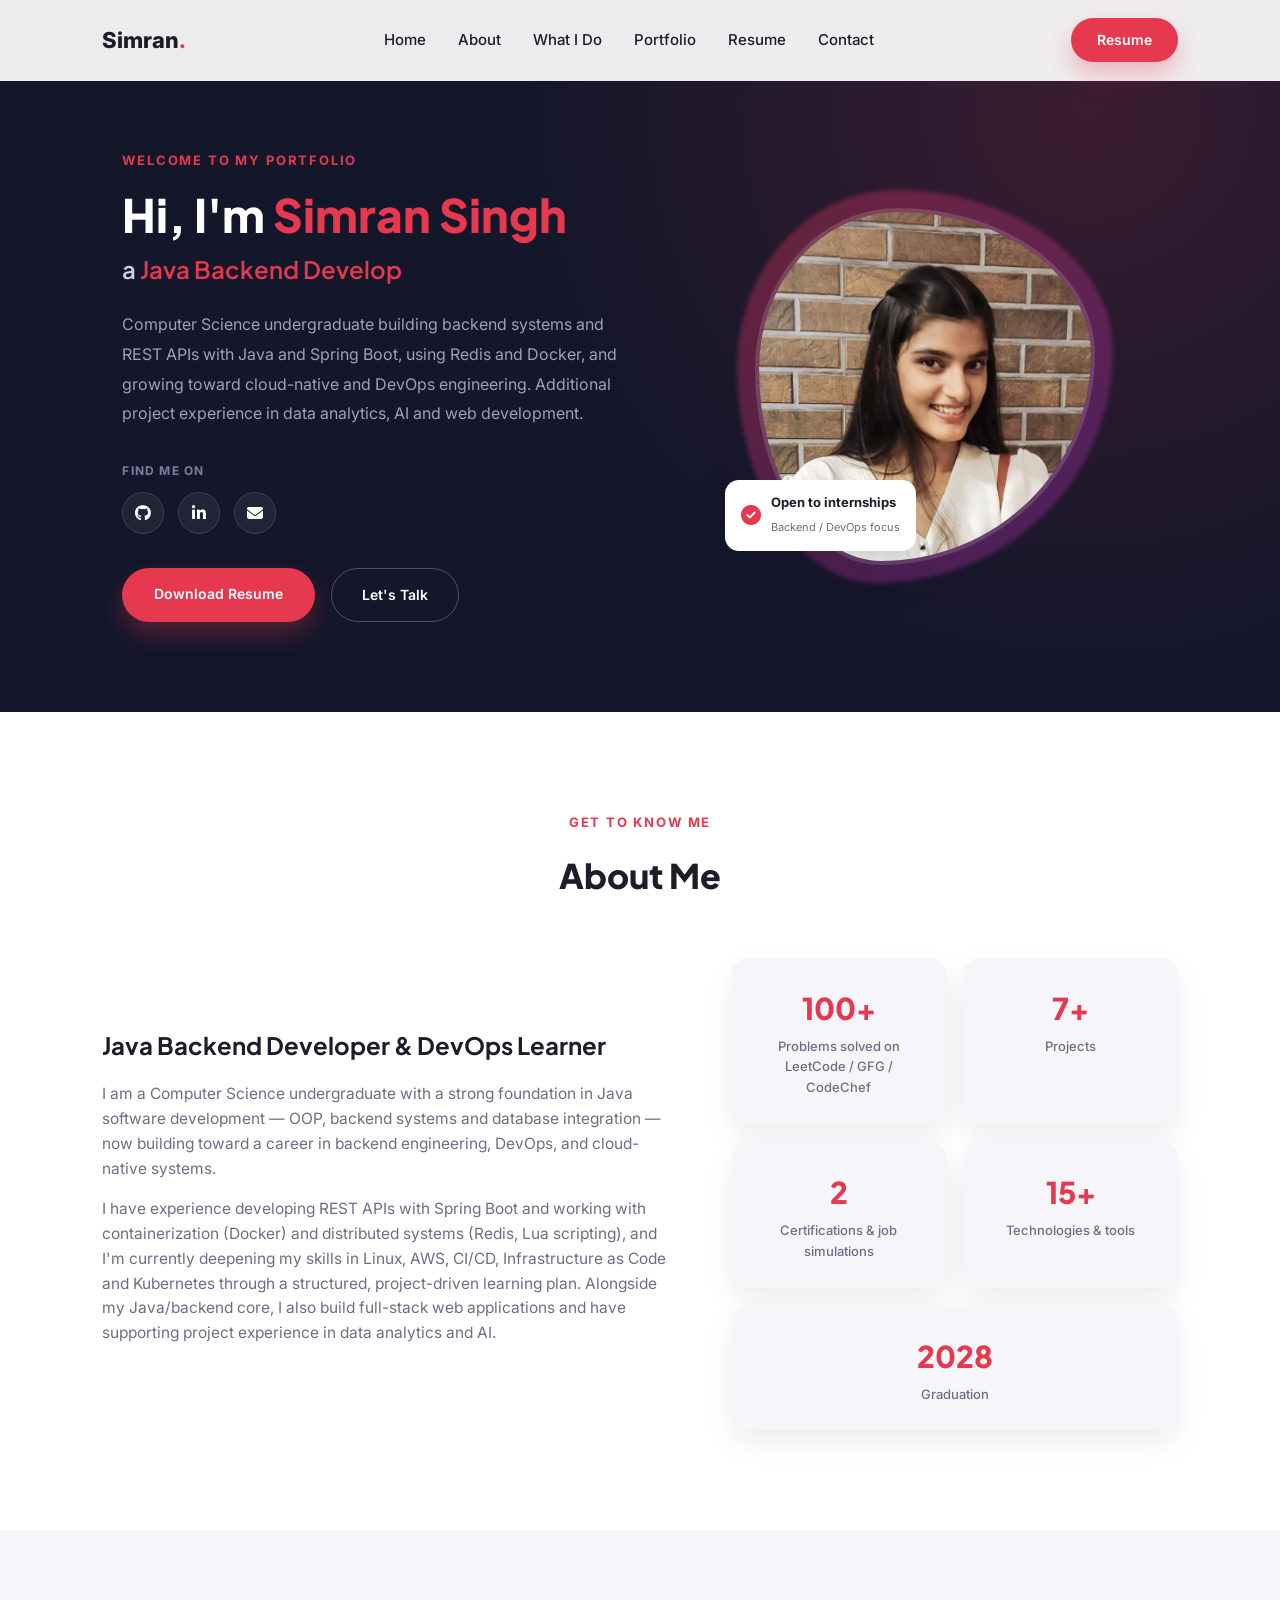
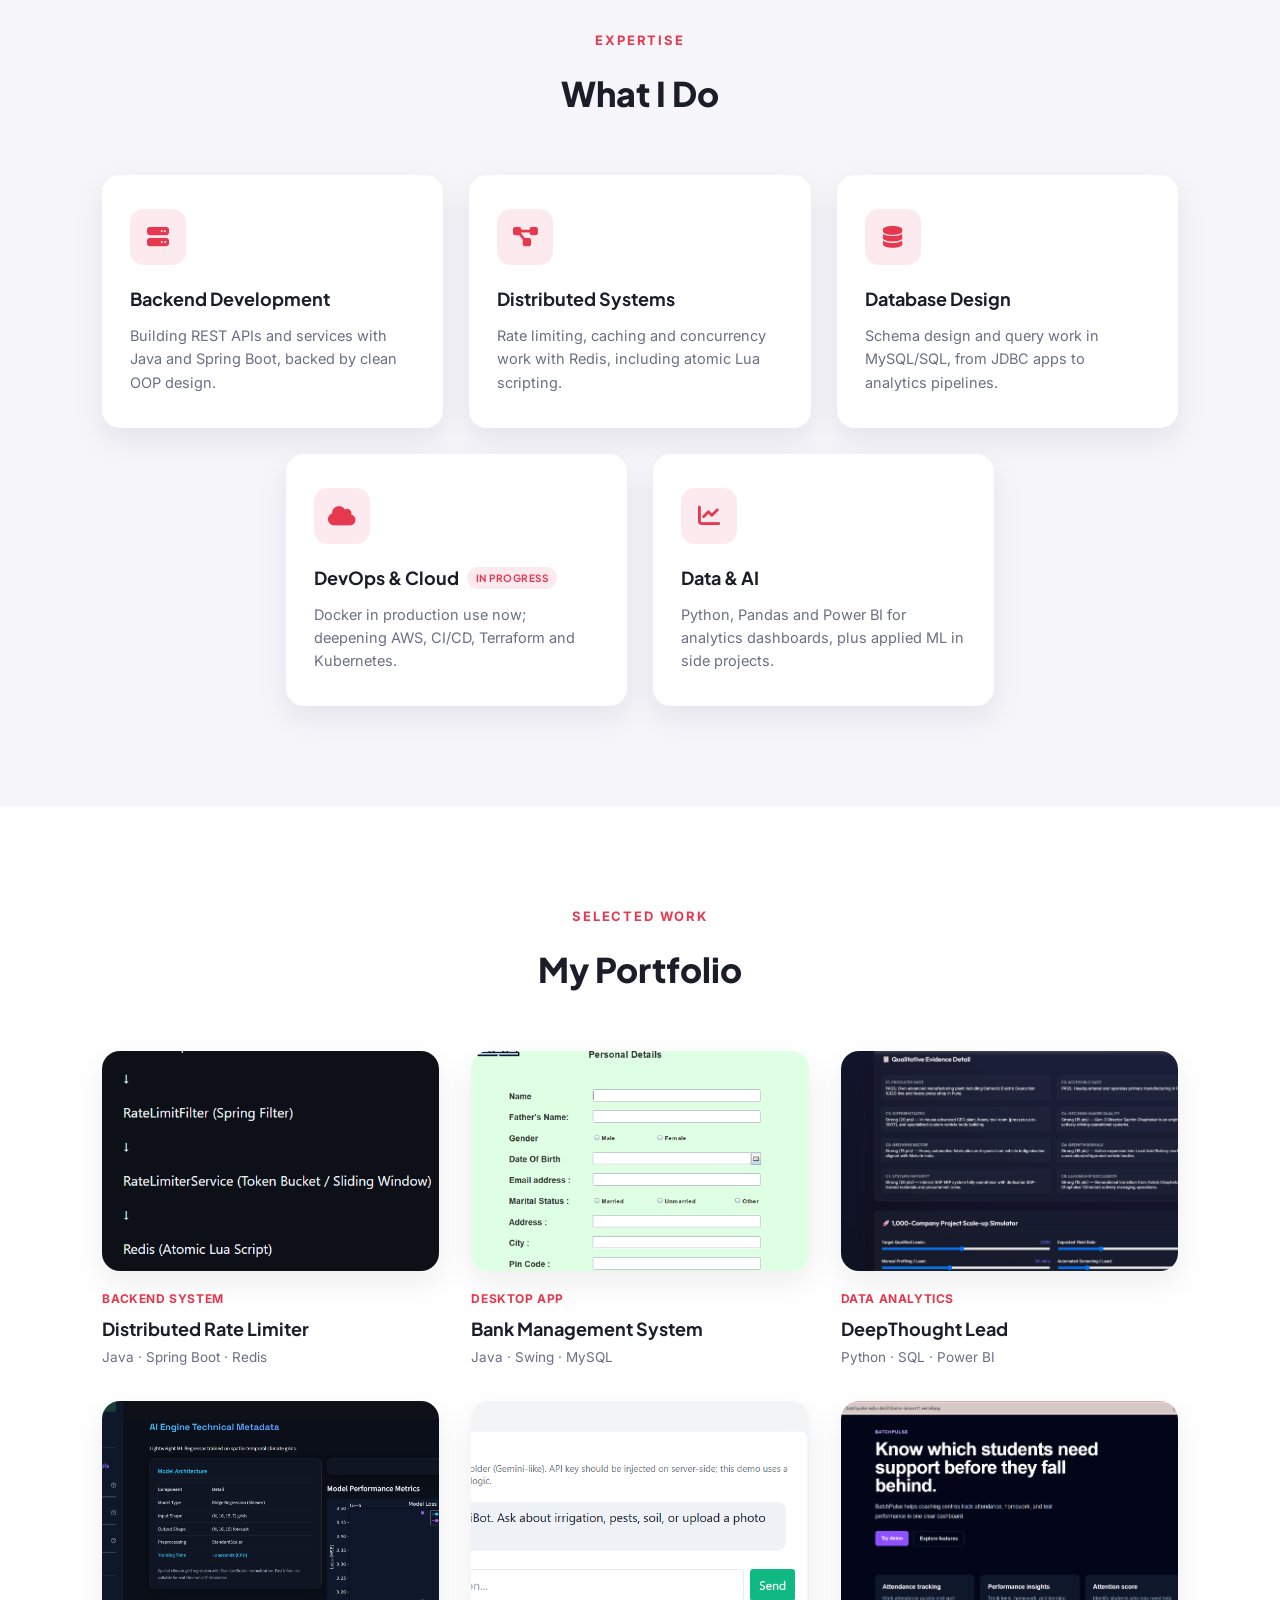
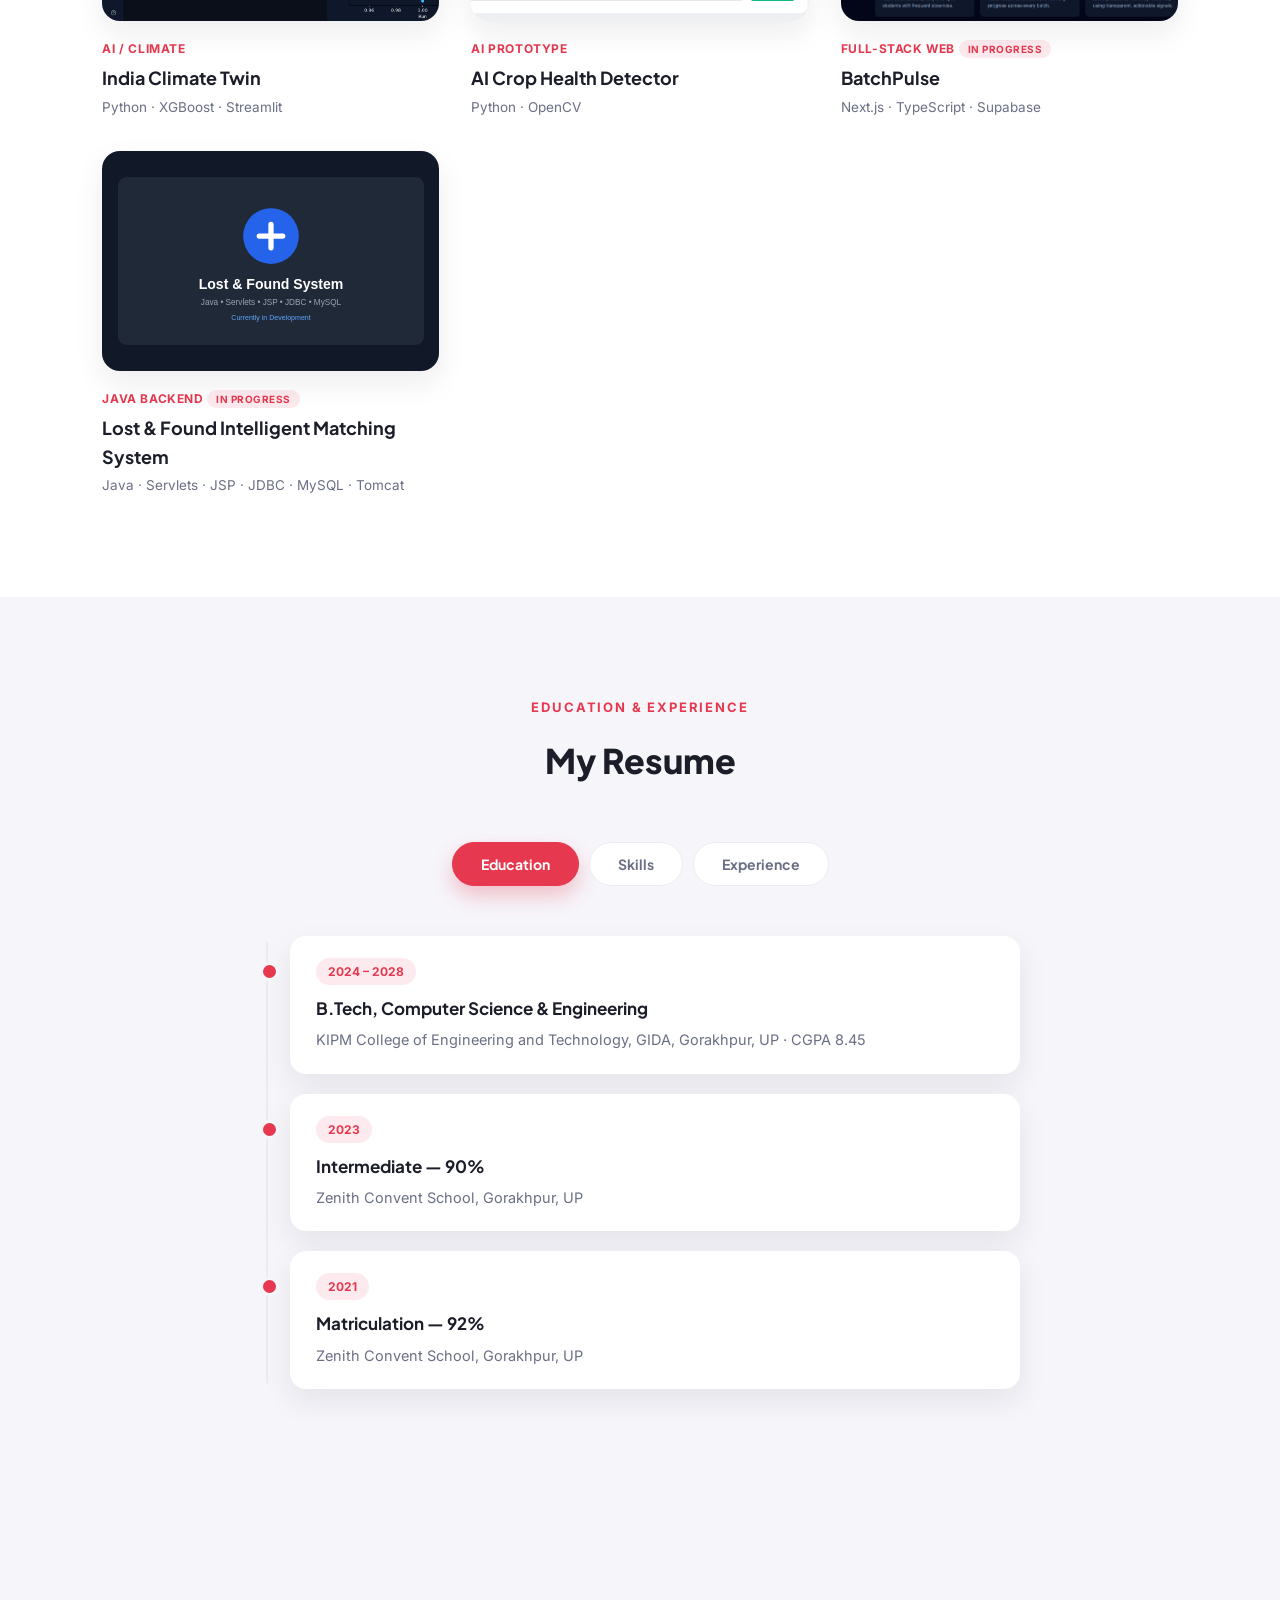
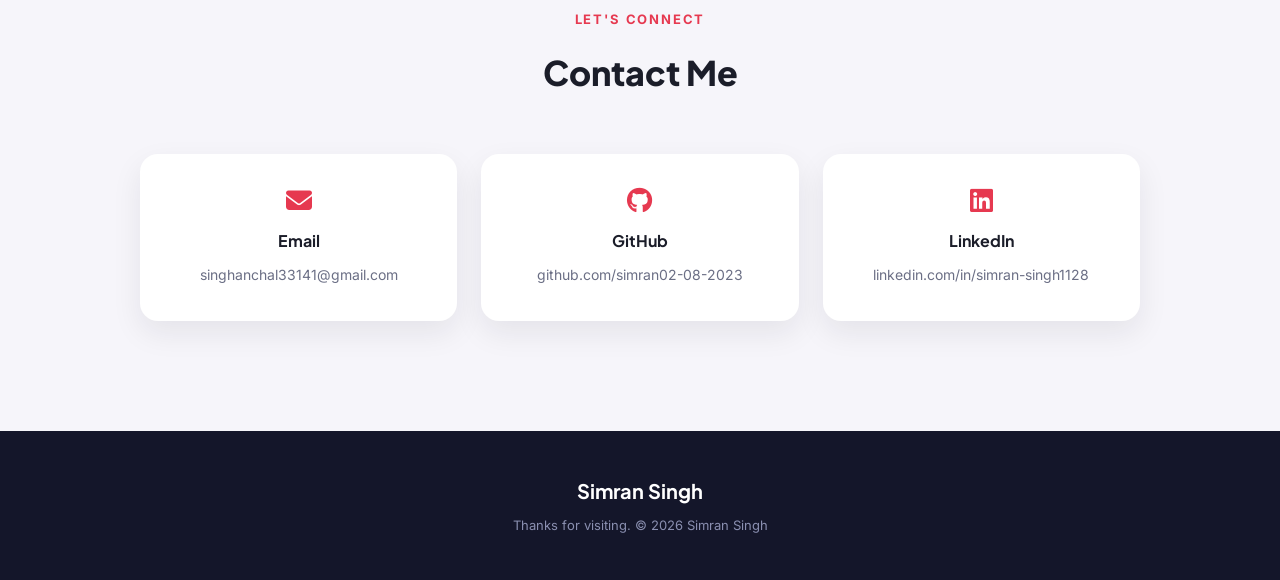
==== commit 02d769cd: "Updated index.html file" ====
--- a/index.html
+++ b/index.html
@@ -326,27 +326,6 @@
   </div>
 </section>
 
-<!-- ================= CERTIFICATIONS ================= -->
-<section id="certifications" class="certifications">
-  <div class="section-title">
-    <p class="eyebrow">Credentials</p>
-    <h2>Certifications</h2>
-  </div>
-
-  <div class="cert-grid">
-    <div class="cert-card">
-      <div class="cert-icon"><i class="fas fa-award"></i></div>
-      <h3>IBM SkillsBuild Spring Certification — Data Analytics</h3>
-      <p>IBM SkillsBuild · March 2026</p>
-    </div>
-    <div class="cert-card">
-      <div class="cert-icon"><i class="fas fa-award"></i></div>
-      <h3>Data Analytics Job Simulation</h3>
-      <p>Deloitte, via Forage · October 2025</p>
-    </div>
-  </div>
-</section>
-
 <!-- ================= CONTACT ================= -->
 <section id="contact" class="contact">
   <div class="section-title">
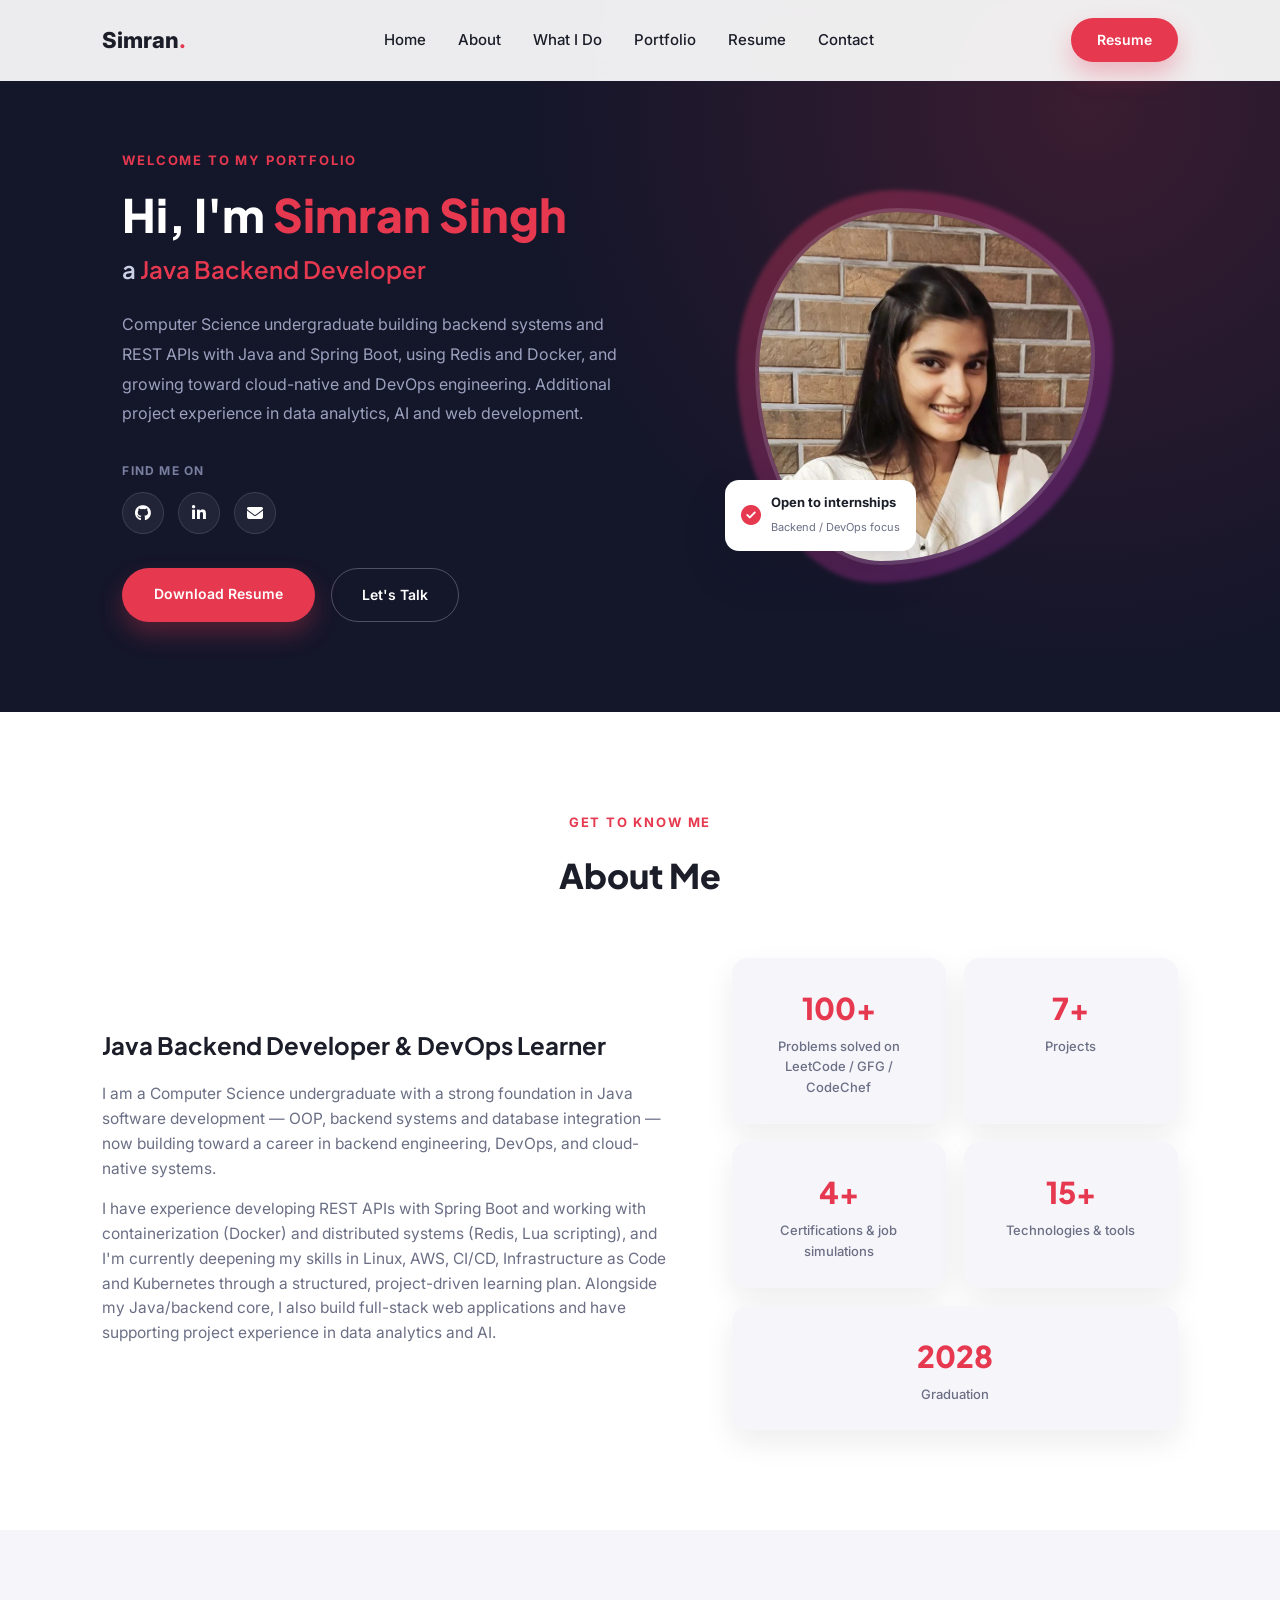
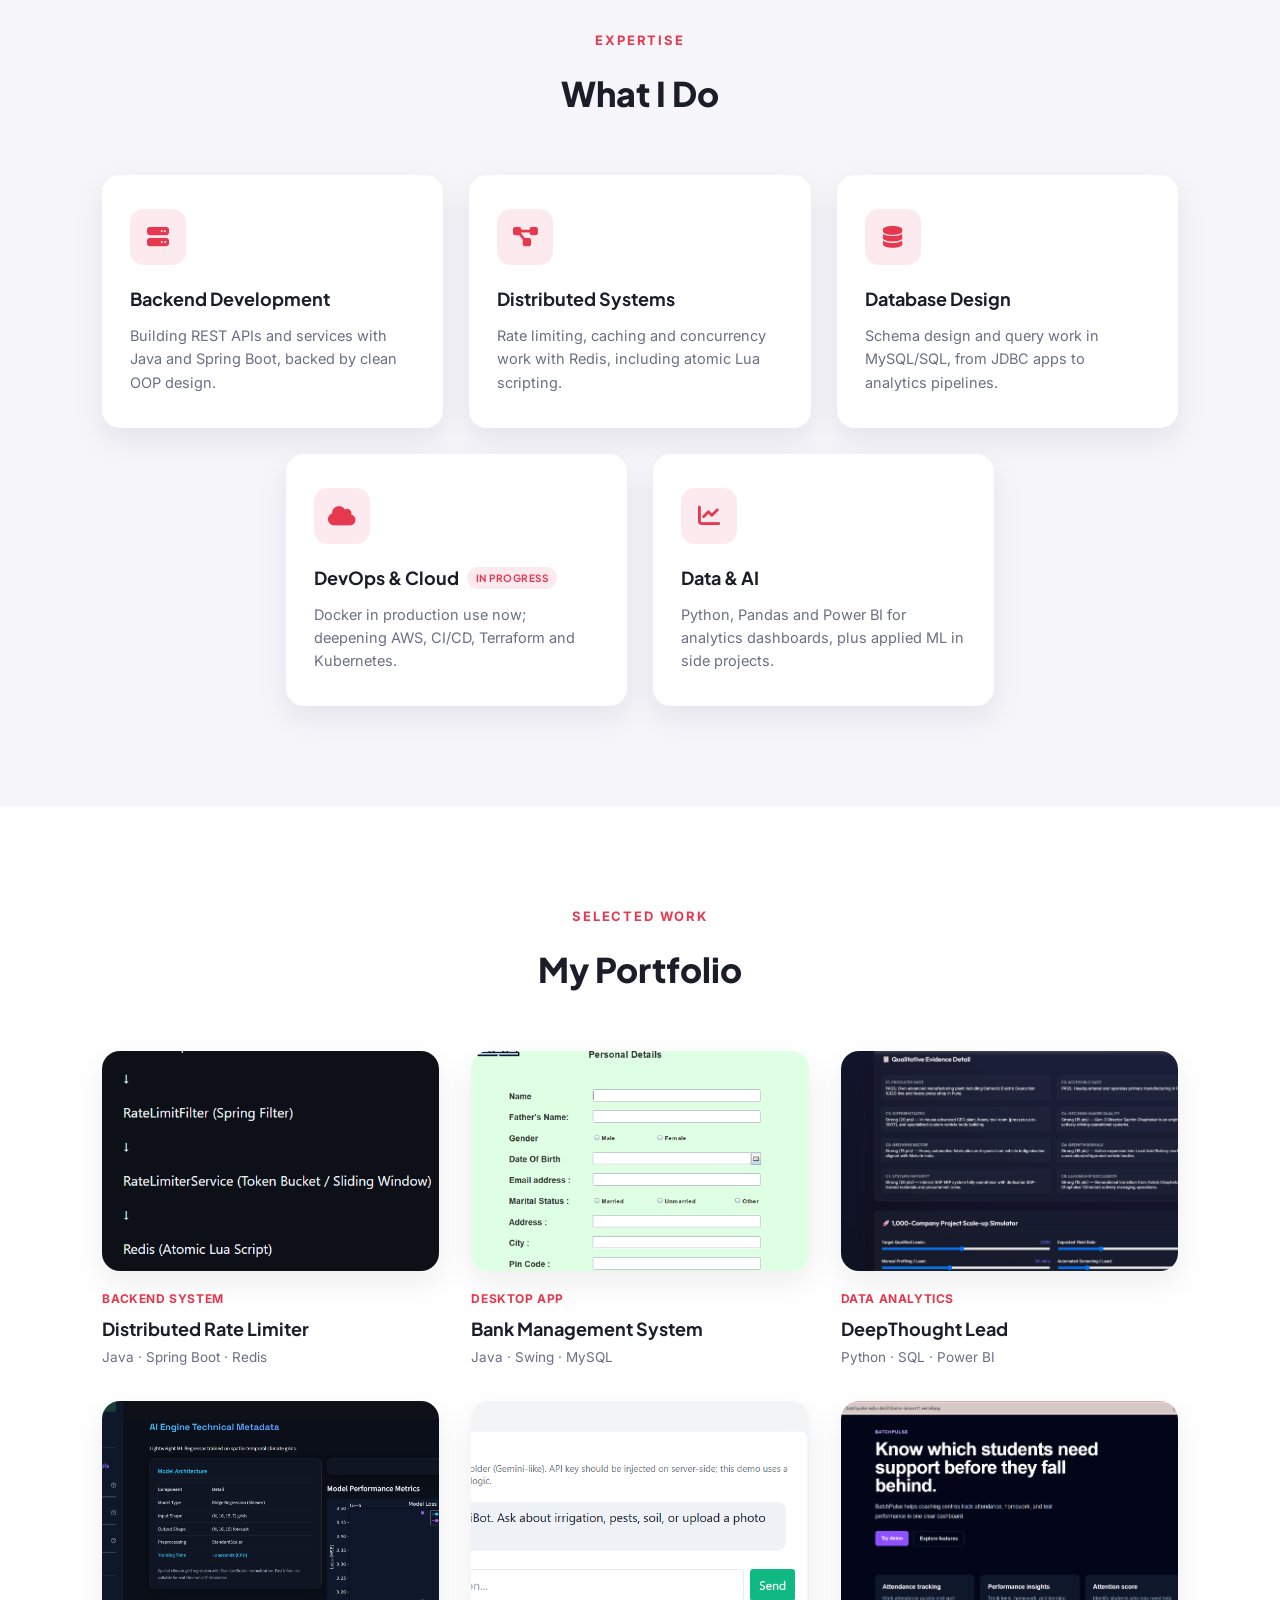
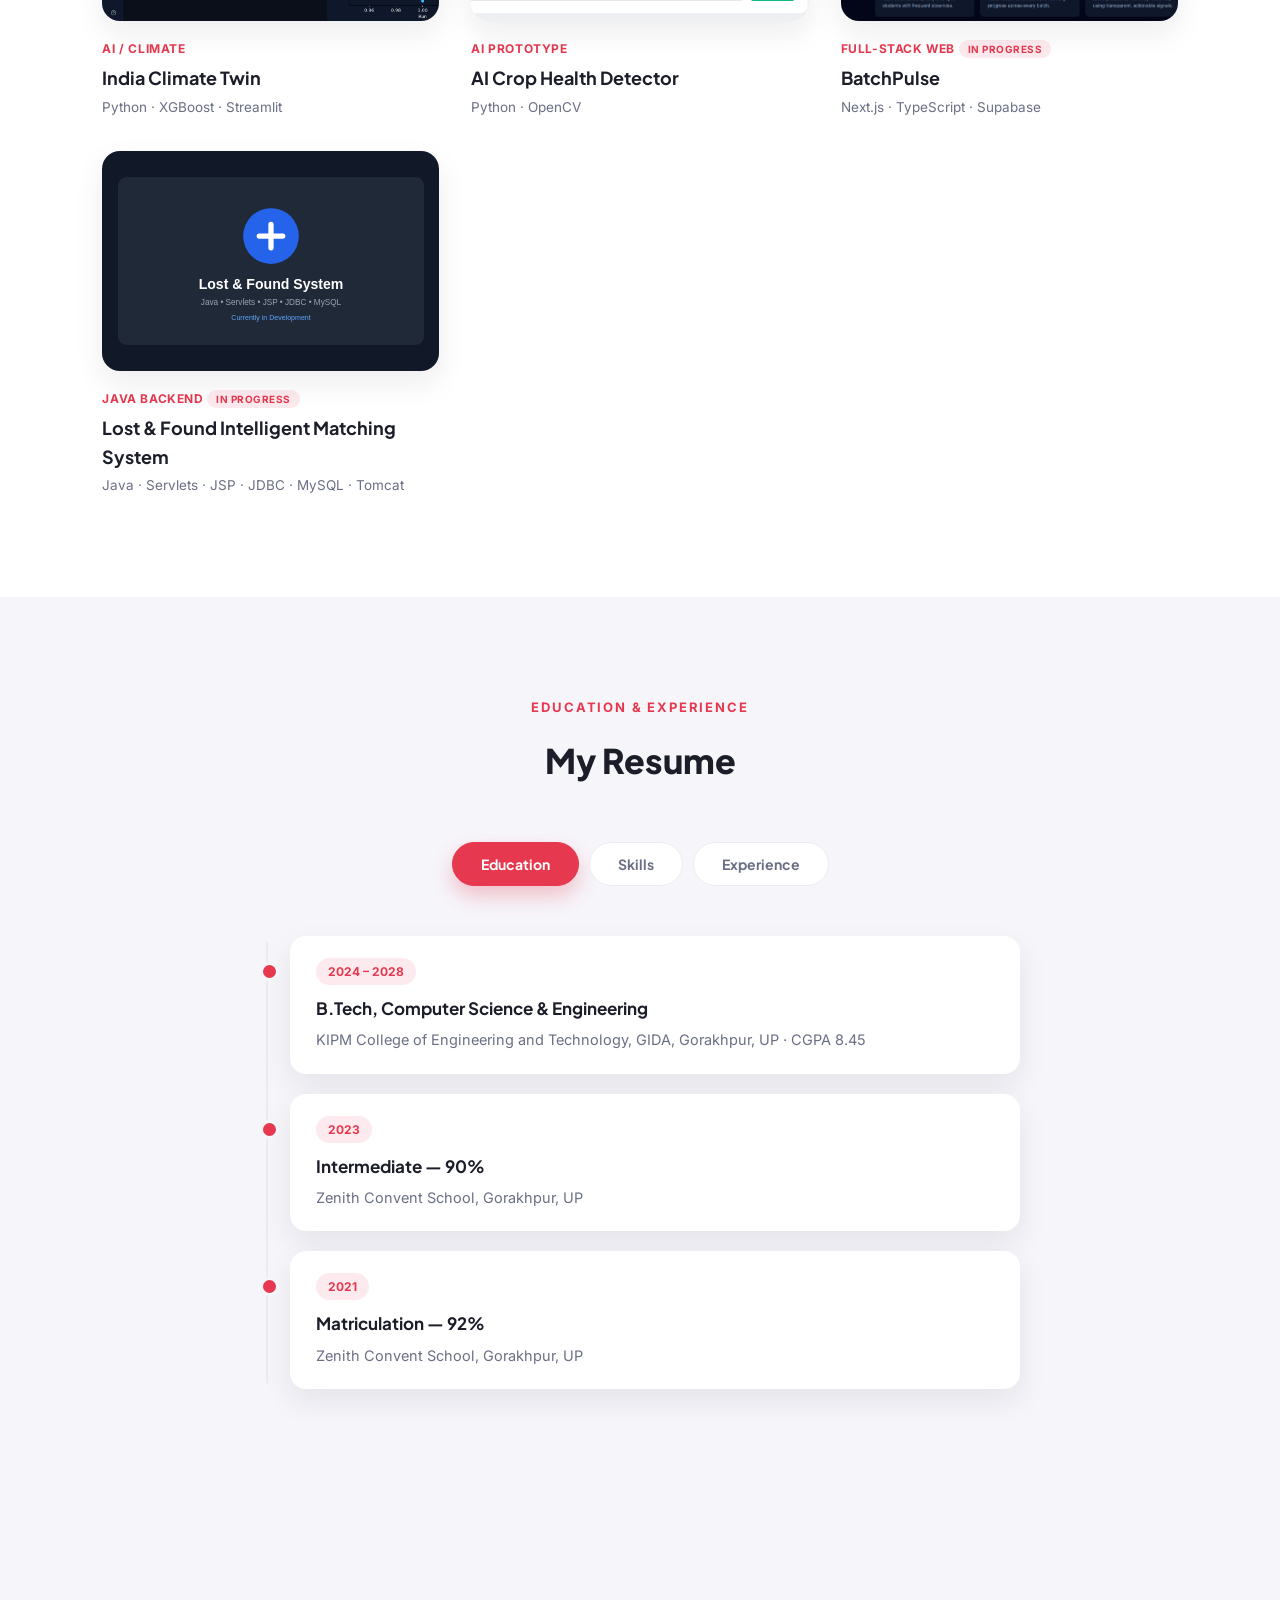
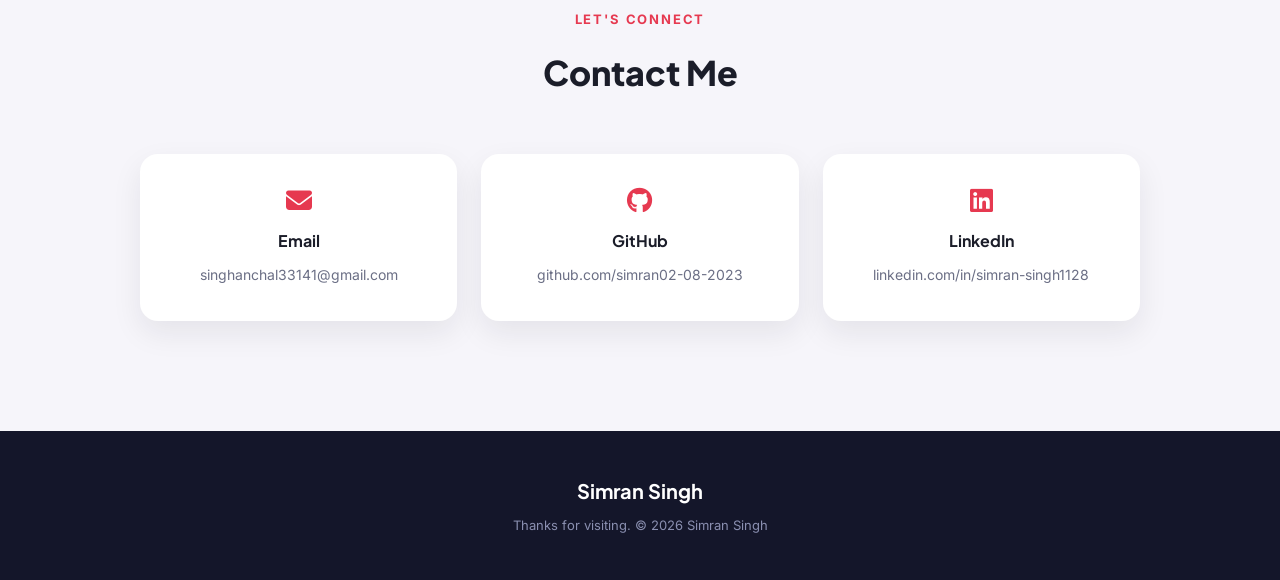
==== commit f7f33074: "updated certifications" ====
--- a/index.html
+++ b/index.html
@@ -96,7 +96,7 @@
     <div class="stats">
       <div class="stat-card"><h1>100+</h1><p>Problems solved on LeetCode / GFG / CodeChef</p></div>
       <div class="stat-card"><h1>7+</h1><p>Projects</p></div>
-      <div class="stat-card"><h1>2</h1><p>Certifications &amp; job simulations</p></div>
+      <div class="stat-card"><h1>4+</h1><p>Certifications &amp; job simulations</p></div>
       <div class="stat-card"><h1>15+</h1><p>Technologies &amp; tools</p></div>
       <div class="stat-card"><h1>2028</h1><p>Graduation</p></div>
     </div>
